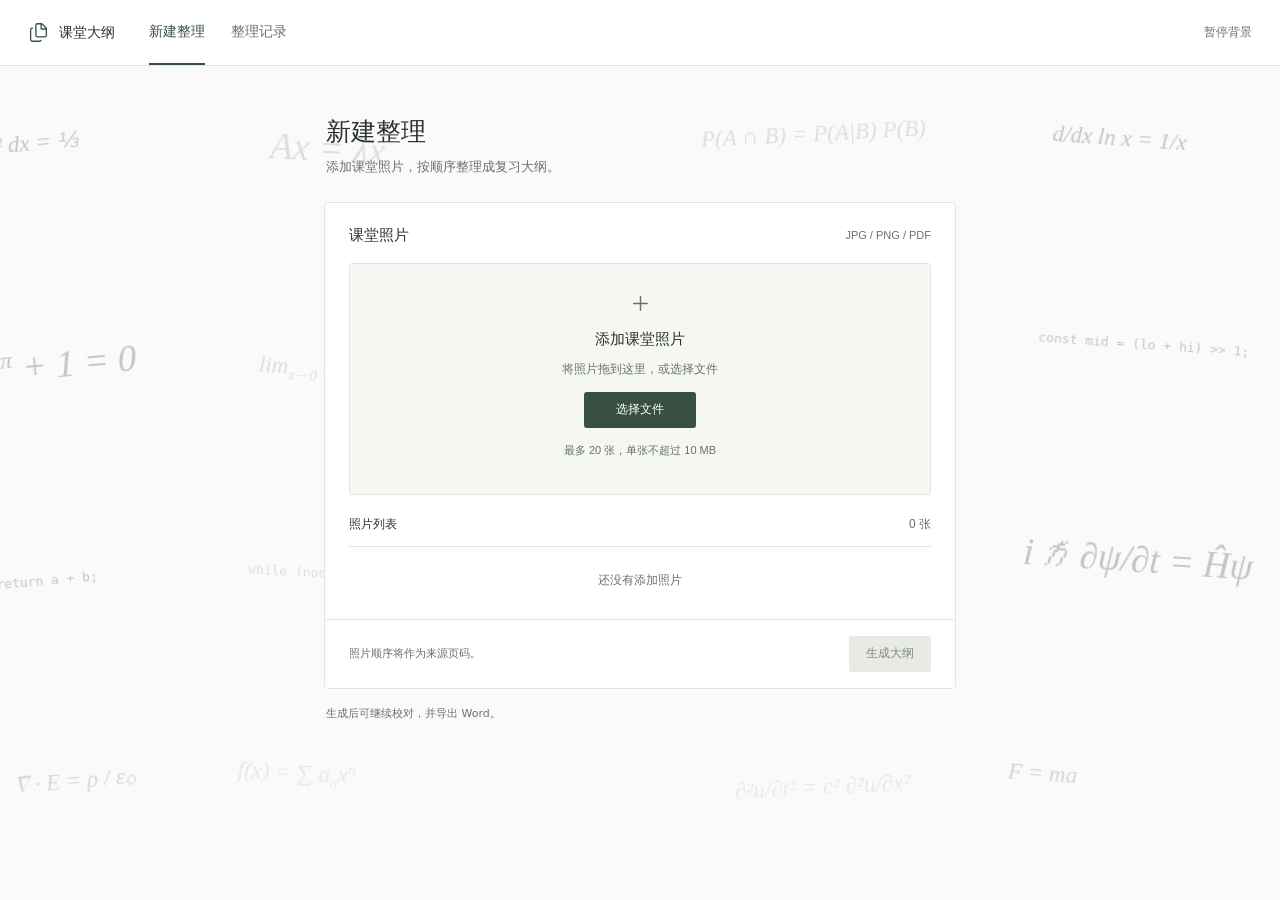
==== frontend-preview.html @ 80aae23e "feat: refine upload UI with a flowing knowledge background Apply the approved minimal gray-green lay" ====
<!doctype html>
<html lang="zh-CN" data-visualize-standalone>
<head>
<meta charset="utf-8">
<meta name="viewport" content="width=device-width, initial-scale=1">
<meta name="referrer" content="no-referrer">
<meta http-equiv="Content-Security-Policy" content="default-src 'none'; script-src 'unsafe-inline' 'unsafe-eval' 'wasm-unsafe-eval' blob: data: https://cdnjs.cloudflare.com https://cdn.jsdelivr.net https://esm.sh https://fonts.bunny.net https://fonts.googleapis.com https://fonts.gstatic.com https://unpkg.com; style-src 'unsafe-inline' blob: data: https://cdnjs.cloudflare.com https://cdn.jsdelivr.net https://esm.sh https://fonts.bunny.net https://fonts.googleapis.com https://fonts.gstatic.com https://unpkg.com; img-src blob: data: https://cdnjs.cloudflare.com https://cdn.jsdelivr.net https://esm.sh https://fonts.bunny.net https://fonts.googleapis.com https://fonts.gstatic.com https://unpkg.com; font-src blob: data: https://cdnjs.cloudflare.com https://cdn.jsdelivr.net https://esm.sh https://fonts.bunny.net https://fonts.googleapis.com https://fonts.gstatic.com https://unpkg.com; media-src blob: data: https://cdnjs.cloudflare.com https://cdn.jsdelivr.net https://esm.sh https://fonts.bunny.net https://fonts.googleapis.com https://fonts.gstatic.com https://unpkg.com; worker-src blob:; connect-src blob: data:; frame-src 'self'; object-src 'none'; base-uri 'none'; form-action 'none'">
<title>课堂大纲 · 前端预览</title>
<style>:root{color-scheme:light dark;background:light-dark(rgb(255 255 255), rgb(24 24 24))}html,body{margin:0}body{box-sizing:border-box;padding:0;background:inherit}iframe{display:block;width:100%;height:100vh;margin:0 auto;border:0}</style>

</head>
<body>
<iframe id="codex-visualization" sandbox="allow-scripts" referrerpolicy="no-referrer" title="课堂大纲 · 前端预览" data-srcdoc="&lt;!doctype html&gt;
&lt;html lang=&quot;zh-CN&quot; data-visualize-standalone&gt;
&lt;head&gt;
&lt;meta charset=&quot;utf-8&quot;&gt;
&lt;meta name=&quot;viewport&quot; content=&quot;width=device-width, initial-scale=1&quot;&gt;
&lt;meta name=&quot;referrer&quot; content=&quot;no-referrer&quot;&gt;
&lt;meta http-equiv=&quot;Content-Security-Policy&quot; content=&quot;default-src &#x27;none&#x27;; script-src &#x27;unsafe-inline&#x27; &#x27;unsafe-eval&#x27; &#x27;wasm-unsafe-eval&#x27; blob: data: https://cdnjs.cloudflare.com https://cdn.jsdelivr.net https://esm.sh https://fonts.bunny.net https://fonts.googleapis.com https://fonts.gstatic.com https://unpkg.com; style-src &#x27;unsafe-inline&#x27; blob: data: https://cdnjs.cloudflare.com https://cdn.jsdelivr.net https://esm.sh https://fonts.bunny.net https://fonts.googleapis.com https://fonts.gstatic.com https://unpkg.com; img-src blob: data: https://cdnjs.cloudflare.com https://cdn.jsdelivr.net https://esm.sh https://fonts.bunny.net https://fonts.googleapis.com https://fonts.gstatic.com https://unpkg.com; font-src blob: data: https://cdnjs.cloudflare.com https://cdn.jsdelivr.net https://esm.sh https://fonts.bunny.net https://fonts.googleapis.com https://fonts.gstatic.com https://unpkg.com; media-src blob: data: https://cdnjs.cloudflare.com https://cdn.jsdelivr.net https://esm.sh https://fonts.bunny.net https://fonts.googleapis.com https://fonts.gstatic.com https://unpkg.com; worker-src blob:; connect-src blob: data:; frame-src &#x27;none&#x27;; object-src &#x27;none&#x27;; base-uri &#x27;none&#x27;; form-action &#x27;none&#x27;&quot;&gt;
&lt;title&gt;课堂大纲 · 前端预览&lt;/title&gt;
&lt;style&gt;:root {
  color-scheme: light dark;
  background-color: var(
    --background,
    var(--color-background-primary, light-dark(rgb(255 255 255), rgb(24 24 24)))
  ) !important;

  /* Agent-facing contract; keep in sync with SKILL.md. */
  --background: var(
    --color-background-primary,
    light-dark(rgb(255 255 255), rgb(24 24 24))
  );
  --foreground: var(
    --color-text-primary,
    light-dark(rgb(26 28 31), rgb(255 255 255))
  );
  --card: color-mix(in oklab, var(--foreground) 5%, var(--background));
  --card-foreground: var(
    --color-text-primary,
    light-dark(rgb(26 28 31), rgb(255 255 255))
  );
  --popover: var(
    --color-background-secondary,
    light-dark(rgb(255 255 255), rgb(45 45 45))
  );
  --popover-foreground: var(
    --color-text-primary,
    light-dark(rgb(26 28 31), rgb(255 255 255))
  );
  --primary: var(
    --color-text-info,
    light-dark(rgb(51 156 255), rgb(131 195 255))
  );
  --primary-foreground: var(
    --color-text-inverse,
    light-dark(rgb(255 255 255), rgb(13 13 13))
  );
  --secondary: var(
    --color-background-secondary,
    light-dark(rgb(255 255 255 / 96%), rgb(54 54 54 / 96%))
  );
  --secondary-foreground: var(
    --color-text-primary,
    light-dark(rgb(26 28 31), rgb(255 255 255))
  );
  --muted: color-mix(in srgb, var(--foreground) 10%, transparent);
  --muted-foreground: var(
    --color-text-secondary,
    light-dark(rgb(26 28 31 / 49.4%), rgb(255 255 255 / 49.8%))
  );
  --accent: var(
    --color-background-info,
    light-dark(rgb(229 242 255), rgb(13 39 63))
  );
  --accent-foreground: var(
    --color-text-info,
    light-dark(rgb(51 156 255), rgb(131 195 255))
  );
  --destructive: var(
    --color-text-warning,
    light-dark(rgb(226 85 7), rgb(255 133 73))
  );
  --border: var(
    --color-border-secondary,
    light-dark(rgb(26 28 31 / 8%), rgb(255 255 255 / 8.2%))
  );
  --input: var(
    --color-border-primary,
    light-dark(
      rgb(26 28 31 / 11.8%),
      color-mix(in oklab, rgb(0 0 0) 10%, transparent)
    )
  );
  --ring: var(
    --color-ring-primary,
    light-dark(rgb(51 156 255), rgb(131 195 255 / 76%))
  );
  --font-size-base: var(--font-text-md-size, 16px);
  --blue: light-dark(rgb(51 156 255), rgb(51 156 255));
  --orange: light-dark(rgb(226 85 7), rgb(251 106 34));
  --green: light-dark(rgb(0 162 64), rgb(64 201 119));
  --red: light-dark(rgb(224 46 42), rgb(255 103 100));
  --purple: light-dark(rgb(146 79 247), rgb(173 123 249));
  --yellow: light-dark(rgb(255 195 0), rgb(255 210 64));
  --viz-series-1: var(--primary);
  --viz-series-2: light-dark(rgb(243 136 59), rgb(245 154 86));
  --viz-series-3: light-dark(rgb(93 201 119), rgb(116 213 139));
  --viz-series-4: light-dark(rgb(235 119 177), rgb(240 143 192));
  --viz-series-5: light-dark(rgb(155 121 236), rgb(170 145 239));
  --viz-series-6: light-dark(rgb(58 185 177), rgb(90 203 194));

  /* Internal implementation variables; not part of the agent contract. */
  --font-sans:
    -apple-system-body, ui-sans-serif, -apple-system, system-ui, &quot;Segoe UI&quot;,
    Helvetica, &quot;Apple Color Emoji&quot;, Arial, sans-serif, &quot;Segoe UI Emoji&quot;,
    &quot;Segoe UI Symbol&quot;;
  --font-mono:
    ui-monospace, SFMono-Regular, &quot;SF Mono&quot;, Menlo, Consolas, &quot;Liberation Mono&quot;,
    monospace;
  --font-size-normal: max(11px, var(--font-size-base));
  --font-size-tooltip: calc(var(--font-size-base) - 1px);
  --font-size-small: max(11px, calc(var(--font-size-base) - 2px));
  --font-size-h1: calc(var(--font-size-normal) * 1.7142857143);
  --font-size-h2: calc(var(--font-size-normal) * 1.4285714286);
  --font-size-h3: calc(var(--font-size-normal) * 1.2857142857);
  --font-weight-normal: 400;
  --font-weight-medium: 500;
  --icon-size: 16px;
  --line-height-normal: calc(var(--font-size-normal) * 1.5);
  --line-height-tooltip: calc(var(--font-size-tooltip) * 1.4285714286);
  --line-height-small: calc(var(--font-size-small) + 4px);
  --corner-shape: round;
  --radius: var(--border-radius-lg, 8px);
  --radius-sm: calc(var(--radius) * 0.5);
  --radius-md: calc(var(--radius) * 0.75);
  --radius-lg: var(--radius);
  --radius-2xl: calc(var(--radius) * 2);
  --radius-full: 9999px;
  --shadow-sm: 0 1px 2px -1px rgb(0 0 0 / 8%);
  --checkmark-image: url(&quot;data:image/svg+xml,%3Csvg xmlns=&#x27;http://www.w3.org/2000/svg&#x27; viewBox=&#x27;0 0 17 17&#x27;%3E%3Cpath d=&#x27;M12.8961 3.64101C13.1297 3.41418 13.4984 3.37523 13.7779 3.56581C14.0571 3.75635 14.1554 4.11331 14.0299 4.41347L13.9615 4.53847L7.71151 13.7045C7.59411 13.8767 7.4063 13.9877 7.19881 14.0072C6.99136 14.0267 6.78564 13.9533 6.63826 13.806L2.88826 10.056L2.79842 9.9457C2.6192 9.67407 2.64927 9.30496 2.88826 9.06581C3.12738 8.82669 3.49647 8.79676 3.76815 8.97597L3.8785 9.06581L7.03084 12.2182L12.8053 3.74941L12.8961 3.64101Z&#x27;/%3E%3C/svg%3E&quot;);

  /* Legacy aliases; not part of the current agent contract. */
  --viz-bg: transparent;
  --viz-panel: var(--card);
  --viz-border: var(--border);
  --viz-text: var(--foreground);
  --viz-muted: var(--muted-foreground);
  --viz-accent: var(--primary);
  --viz-accent-text: var(--primary-foreground);
  --viz-accent-bg: var(--accent);
  --viz-font-size: var(--font-size-base);
  --viz-warning: var(--destructive);
}

:root[data-theme=&quot;light&quot;] {
  color-scheme: light;
}

:root[data-theme=&quot;dark&quot;] {
  color-scheme: dark;
}

* {
  box-sizing: border-box;
}

html &gt; body {
  /* Preserve MCP aliases for older inline renderers without creating :root cycles. */
  --color-background-primary: var(
    --background,
    light-dark(rgb(255 255 255), rgb(24 24 24))
  );
  --color-text-primary: var(
    --foreground,
    light-dark(rgb(26 28 31), rgb(255 255 255))
  );
  --color-border-secondary: var(
    --border,
    light-dark(rgb(26 28 31 / 8%), rgb(255 255 255 / 8.2%))
  );

  margin: 0;
  padding: var(--visualize-paint-gutter, 0px);
  color: var(--foreground);
  background: transparent !important;
  font-family: var(--font-sans) !important;
  -webkit-font-smoothing: antialiased;
  font-size: var(--font-size-base);
  line-height: calc(var(--font-size-base) * 1.625);
  font-weight: var(--font-weight-normal);
}

.cursor-interaction {
  cursor: var(--cursor-interaction, pointer);
}

a {
  color: color-mix(in srgb, var(--viz-accent) 80%, var(--viz-text) 20%);
  cursor: var(--cursor-interaction, pointer);
  text-decoration: none;
  text-underline-offset: 2px;
  font-weight: inherit;
}

a:is(:hover, :focus-visible) {
  text-decoration-line: underline;
  text-decoration-style: dashed;
  text-decoration-thickness: 0.5px;
}

h1,
h2,
h3,
h4,
h5,
h6,
p {
  margin-block: 0;
}
p,
h1,
h2,
h3,
h4,
h5,
h6,
li,
.table {
  font-family: var(--font-sans);
}

h1 {
  font-size: calc(var(--font-size-base) * 1.5);
  line-height: 1.3333333333;
}

h2 {
  font-size: calc(var(--font-size-base) * 1.25);
  line-height: 1.4;
}
h3 {
  font-size: calc(var(--font-size-base) * 1.125);
  line-height: 1.5555555556;
}
h4 {
  font-size: var(--font-size-base);
  line-height: 1.5;
}
h5,
h6 {
  font-size: var(--font-size-base);
  line-height: calc(var(--font-size-base) * 1.625);
}

h1,
h2,
h3,
h4,
h5,
h6,
b,
strong,
th {
  font-weight: 600;
}

code:not(pre code) {
  display: inline;
  padding: 1px 6px;
  border-radius: var(--radius-sm);
  corner-shape: var(--corner-shape);
  background: var(--muted);
  font-family: var(--font-mono);
  font-size: 0.92em;
  overflow-wrap: anywhere;
  -webkit-box-decoration-break: clone;
  box-decoration-break: clone;
  word-break: break-word;
}
pre,
pre code {
  font-family: var(--font-mono);
  font-size: 12px;
  line-height: 20px;
}

.table-responsive {
  width: 100%;
  overflow-x: auto;
  scrollbar-width: thin;
}

.table {
  width: 100%;
  color: var(--foreground);
  font: inherit;
  text-align: start;
  border-collapse: separate;
  border-spacing: 0;
  font-size: calc(var(--font-size-base) * 0.875);
  line-height: calc(var(--font-size-base) * 1.625);
  font-family: var(--font-sans);
}

.table :is(th, td) {
  padding-block: 10px;
  padding-inline: 0 24px;
  overflow-wrap: anywhere;
  border-bottom: 1px solid var(--border);
  text-align: start;
  vertical-align: top;
  border-bottom-color: color-mix(in srgb, var(--foreground) 5%, transparent);
}
.table :is(th, td):not(:last-child) {
  padding-inline-end: calc(var(--font-size-base) * 1.5);
}

.table-responsive &gt; .table :is(th, td) {
  overflow-wrap: break-word;
}

.table :is(th, td):last-child {
  padding-inline-end: 0;
}

.table :is(caption, thead th) {
  font-weight: 600;
}

.table thead :is(th, td) {
  border-bottom-color: var(--border-strong, var(--input));
  padding-block: calc(var(--font-size-base) / 2);
  line-height: var(--font-size-base);
}

.table tbody tr:last-child :is(th, td) {
  border-bottom: 0;
}
.table tbody :is(th, td) {
  padding-block: calc(var(--font-size-base) * 0.625);
}

.table.table-sm :is(th, td) {
  padding-block: 8px;
}

.table.table-sm :is(th, td):not(:last-child) {
  padding-inline-end: 16px;
}

.table :is(.text-end, [align=&quot;right&quot;]) {
  text-align: end;
  font-variant-numeric: tabular-nums;
}

.table :is(.text-center, [align=&quot;center&quot;]) {
  text-align: center;
}

.table .text-nowrap {
  white-space: nowrap;
}

#widget {
  display: flex;
  flex-direction: column;
  gap: 12px;
  width: 100%;
  padding: 0;
  background: transparent !important;
}

.card {
  min-width: 0;
  padding: 12px;
  overflow: hidden;
  overflow-wrap: break-word;
  border-radius: var(--radius-2xl);
  corner-shape: var(--corner-shape);
  color: var(--card-foreground);
  background: var(--card);
}

.widget {
  min-width: 0;
  overflow: hidden;
  border: 0;
  border-radius: var(--radius-lg);
  corner-shape: var(--corner-shape);
  box-shadow: 0 0 0 0.5px var(--border-strong, var(--border));
  color: var(--foreground);
  background: var(--background);
}

#widget &gt; :not(.card, .widget, .progress) {
  width: 100% !important;
  max-width: none !important;
  margin: 0 !important;
  padding: 0 !important;
  border: 0 !important;
  border-radius: 0 !important;
  background: transparent !important;
  box-shadow: none !important;
}

.tooltip {
  position: fixed;
  z-index: 50;
  top: 0;
  left: 0;
  width: max-content;
  max-width: min(
    20rem,
    var(--tooltip-available-width, calc(100vw - 10px)),
    calc(100vw - 10px)
  );
  max-height: min(
    var(--tooltip-available-height, calc(100vh - 10px)),
    calc(100vh - 10px)
  );
  border: 1px solid var(--border);
  corner-shape: var(--corner-shape);
  overflow-wrap: break-word;
  white-space: normal;
  pointer-events: none;
  user-select: none;
  font-family: var(--font-sans);
  padding: 5px 12px;
  border-color: color-mix(
    in oklab,
    light-dark(var(--primary-foreground), var(--foreground)) 5%,
    transparent
  );
  border-radius: var(--radius-2xl);
  color: light-dark(var(--primary-foreground), var(--foreground));
  background: light-dark(var(--foreground), var(--popover));
  box-shadow: 0 8px 18px rgb(15 23 42 / 20%);
  letter-spacing: -0.15px;
  font-size: calc(var(--font-size-base) * 14 / 16);
  font-size: round(nearest, calc(var(--font-size-base) * 14 / 16), 1px);
  font-weight: 600;
  line-height: 18px;
  text-align: center;
}

.viz-grid {
  display: grid;
  grid-template-columns: repeat(auto-fit, minmax(max(180px, 24%), 1fr));
  gap: 10px;
}

.viz-stat {
  display: flex;
  flex-direction: column;
  gap: 2px;
}

.viz-stat-value {
  font-size: var(--font-size-h2);
  font-weight: var(--font-weight-medium);
  line-height: 1.25;
}

.viz-row {
  display: flex;
  flex-wrap: wrap;
  align-items: center;
  gap: 10px;
}

hr {
  width: 100%;
  height: 1px;
  margin-block: 6px;
  border: 0;
  background: var(--border);
}

.nav {
  display: flex;
  min-width: 0;
  align-items: center;
  gap: 4px;
}

.progress {
  display: flex;
  height: 8px;
  margin-block: calc((var(--line-height-normal, 1.5em) - 8px) / 2);
  overflow: hidden;
  border: 0;
  border-radius: var(--radius-full);
  background: var(--muted);
}

.progress-bar:only-child {
  border-radius: var(--radius-full);
}

.progress-bar {
  height: 100%;
  flex-shrink: 0;
  border: 0;
  background: var(--viz-series-1);
}

.viz-badge {
  display: inline-flex;
  align-items: center;
  padding: 4px 8px;
  border-radius: var(--radius-sm);
  color: color-mix(in srgb, var(--foreground) 40%, var(--muted-foreground));
  background: color-mix(in srgb, var(--foreground) 5%, transparent);
  font-family: var(--font-sans);
  font-size: calc(var(--font-size-base) * 14 / 16);
  font-size: round(nearest, calc(var(--font-size-base) * 14 / 16), 1px);
  font-weight: var(--font-weight-normal);
  line-height: 1;
}

small,
.text-small {
  font-size: var(--font-size-small);
  line-height: var(--line-height-small);
}

.text-muted {
  color: var(--muted-foreground);
}

.tabular-nums {
  font-variant-numeric: tabular-nums;
}

.sr-only {
  position: absolute;
  width: 1px;
  height: 1px;
  padding: 0;
  overflow: hidden;
  clip: rect(0, 0, 0, 0);
  white-space: nowrap;
  border: 0;
}

.viz-controls {
  display: flex;
  flex-wrap: wrap;
  align-items: center;
  gap: 8px;
}

.viz-controls &gt; .form-label {
  display: grid;
  min-width: min(100%, 260px);
  flex: 1 1 280px;
  grid-template-columns: minmax(0, 1fr) auto;
  align-items: baseline;
  gap: 2px 12px;
  margin-bottom: 0;
}

.viz-controls &gt; .form-label &gt; :is(.form-control, .form-range, .form-select) {
  grid-column: 1 / -1;
}

.btn,
.nav-link,
.form-check-input,
.form-control,
.form-range,
.form-select {
  font: inherit;
}

/* Match inline alignment without overriding a containing flex or grid layout. */
.btn,
.nav-link,
.form-control,
.form-select,
.form-range,
.form-check {
  vertical-align: middle;
}

.btn,
.nav-link {
  appearance: button;
  display: inline-flex;
  inline-size: fit-content;
  max-inline-size: 100%;
  align-items: center;
  justify-content: center;
  gap: 4px;
  margin: 0;
  padding: 0 8px;
  -webkit-app-region: no-drag;
  border: 1px solid var(--input);
  corner-shape: var(--corner-shape);
  cursor: var(--cursor-interaction, pointer);
  text-align: center;
  text-decoration: none;
  white-space: nowrap;
  user-select: none;
  -webkit-font-smoothing: inherit;
  font-family: var(--font-sans);
  height: fit-content;
  min-height: calc(12px + 2 * var(--control-spacing, 12px));
  padding-inline: var(--control-spacing, 12px);
  border-color: transparent;
  border-radius: var(--radius-full);
  color: var(--foreground);
  background: color-mix(in srgb, var(--foreground) 5%, transparent);
  font-size: calc(var(--font-size-base) * 14 / 16);
  font-size: round(nearest, calc(var(--font-size-base) * 14 / 16), 1px);
  font-weight: var(--font-weight-normal);
  line-height: 18px;
}

.btn {
  border-color: var(--border);
  color: var(--secondary-foreground);
  background: var(--secondary);
}

.btn:is(.btn-block, .viz-tile) {
  inline-size: 100%;
}

.btn.viz-tile {
  min-width: 0;
  overflow-wrap: anywhere;
  white-space: normal;
}

a.btn {
  cursor: var(--cursor-interaction, pointer);
  text-decoration: none;
}

.btn:not(:disabled):hover {
  background: light-dark(
    color-mix(in srgb, var(--foreground) 5.5%, transparent),
    color-mix(in srgb, var(--foreground) 8%, transparent)
  );
}

.nav-link:not(:disabled):not([aria-disabled=&quot;true&quot;]):hover {
  background: color-mix(in srgb, var(--foreground) 10%, transparent);
}

.btn-primary {
  border-color: var(--border);
  color: var(--primary-foreground);
  background: var(--foreground);
  background-clip: border-box;
}

.btn-primary .text-muted {
  color: color-mix(in srgb, var(--primary-foreground) 50%, transparent);
}

.btn-primary:not(:disabled):hover {
  background: color-mix(in srgb, var(--foreground) 80%, transparent);
  background-clip: border-box;
}

.btn-ghost {
  border-color: transparent;
  color: var(--muted-foreground);
  background: transparent;
}

.btn-ghost:not(:disabled):hover {
  color: var(--muted-foreground);
  background: light-dark(
    color-mix(in srgb, var(--foreground) 5.5%, transparent),
    color-mix(in srgb, var(--foreground) 8%, transparent)
  );
}

.nav-pills .nav-link {
  min-width: 0;
  border-color: transparent;
  color: var(--muted-foreground);
  background: transparent;
}

.nav-justified .nav-link {
  flex: 1 1 0;
  overflow-wrap: anywhere;
  white-space: normal;
}

.nav-pills .nav-link.active {
  color: var(--foreground);
  background: var(--muted);
}

/* Shared preview chrome; product styles stay inside each variant. */
.viz-dotted-background {
  background-image: radial-gradient(
    circle,
    color-mix(in srgb, var(--foreground) 14%, transparent) 0.8px,
    transparent 0.8px
  );
  background-position: center;
  background-size: 16px 16px;
}

.viz-carousel {
  position: relative;
  min-width: 0;
}

.viz-carousel:has(&gt; .viz-carousel-controls) {
  min-height: calc(60px + var(--viz-carousel-picker-height, 0px));
  padding-bottom: 60px;
}

.viz-carousel &gt; [data-variant][hidden] {
  display: none !important;
}

.viz-carousel &gt; [data-variant] {
  isolation: isolate;
}

.viz-carousel-controls {
  --viz-carousel-hover: light-dark(
    color-mix(in srgb, var(--foreground) 5.4%, transparent),
    color-mix(in srgb, var(--foreground) 7.8%, transparent)
  );
  position: absolute;
  z-index: 2;
  bottom: 8px;
  left: 50%;
  display: flex;
  width: max-content;
  /* Leave room for the host&#x27;s design-controls launcher at the trailing edge. */
  max-width: calc(100% - 96px);
  align-items: center;
  gap: 0;
  padding: 0;
  border: 1px solid var(--border);
  border-radius: 16px;
  color: var(--foreground);
  background: var(--background);
  font-family: var(--font-sans);
  /* Match the settings dropdown chrome independently of the content font size. */
  font-size: 13px;
  font-weight: var(--font-weight-normal);
  line-height: 18px;
  transform: translateX(-50%);
  user-select: none;
}

/* Keep authored mockup button styles out of the shared carousel chrome. */
.viz-carousel-controls button,
.viz-carousel-picker &gt; summary {
  display: flex !important;
  height: auto !important;
  min-height: 30px;
  align-items: center !important;
  justify-content: center !important;
  gap: 4px;
  padding: 0 6px !important;
  -webkit-app-region: no-drag;
  border: 0 !important;
  border-radius: 14px !important;
  color: inherit !important;
  background: transparent !important;
  font: inherit !important;
  -webkit-tap-highlight-color: transparent;
}

.viz-carousel-controls &gt; button,
.viz-carousel-picker &gt; summary {
  position: relative;
  isolation: isolate;
}

.viz-carousel-controls &gt; button {
  --icon-size: 16px;
  width: 30px !important;
  padding: 0 !important;
}

.viz-carousel-picker &gt; summary {
  padding-inline: 12px !important;
}

.viz-carousel-controls .viz-carousel-caret {
  width: 14px;
  height: 14px;
  flex: none;
  margin: 0;
  color: inherit;
  transform: rotate(180deg);
}

.viz-carousel-controls &gt; button &gt; svg,
.viz-carousel-controls .viz-carousel-caret,
.viz-carousel-count {
  opacity: 0.5;
}

.viz-carousel-controls &gt; button::before,
.viz-carousel-picker &gt; summary::before {
  position: absolute;
  z-index: -1;
  inset: 3px;
  border-radius: 12px;
  content: &quot;&quot;;
  pointer-events: none;
}

.viz-carousel-controls &gt; button:hover::before,
.viz-carousel-picker &gt; summary:hover::before {
  background: var(--viz-carousel-hover);
}

.viz-carousel-controls &gt; button,
.viz-carousel-controls [data-lucide],
.viz-carousel-controls .lucide {
  flex-shrink: 0;
}

.viz-carousel-picker {
  min-width: 0;
}

.viz-carousel-picker &gt; summary {
  min-width: 0;
  list-style: none;
}

.viz-carousel-picker &gt; summary::-webkit-details-marker {
  display: none;
}

.viz-carousel-count {
  flex-shrink: 0;
  white-space: nowrap;
}

.viz-carousel-name {
  min-width: 0;
  overflow: hidden;
  text-overflow: ellipsis;
  white-space: nowrap;
}

.viz-carousel-options {
  position: absolute;
  right: 0;
  bottom: calc(100% + 4px);
  left: 0;
  display: flex;
  max-height: 240px;
  flex-direction: column;
  gap: 2px;
  overflow: auto;
  padding: 4px;
  border: 1px solid var(--border);
  border-radius: var(--radius-lg);
  background: var(--background);
  box-shadow: 0 4px 12px light-dark(rgb(0 0 0 / 6%), rgb(0 0 0 / 25%));
}

.viz-carousel-options &gt; button {
  border-radius: max(0px, calc(var(--radius-lg) - 5px)) !important;
  width: 100% !important;
  min-height: 28px;
  justify-content: flex-start !important;
  padding: 4px 8px !important;
  font-size: var(--font-size-small) !important;
  text-align: start;
  white-space: normal;
  overflow-wrap: anywhere;
}

.viz-carousel-options &gt; [aria-current=&quot;true&quot;],
.viz-carousel-options &gt; button:hover {
  background: var(--viz-carousel-hover) !important;
}

.btn:disabled,
.nav-link:disabled,
.nav-link[aria-disabled=&quot;true&quot;] {
  cursor: not-allowed;
  opacity: 0.4;
}

[data-lucide] {
  stroke-width: 1.6;
}

.form-label {
  display: block;
  margin-bottom: 6px;
  color: var(--foreground);
}

.form-control {
  display: block;
  width: 100%;
  padding: 0 8px;
  outline: none;
  border: 1px solid var(--input);
  corner-shape: var(--corner-shape);
  color: var(--foreground);
  font-family: var(--font-sans);
  height: calc(12px + 2 * var(--control-spacing, 12px));
  min-height: calc(12px + 2 * var(--control-spacing, 12px));
  padding-inline: calc(4px + var(--control-spacing, 12px) / 2);
  border-color: var(--input);
  border-radius: var(--radius-md);
  background: color-mix(in srgb, var(--popover) 96%, transparent);
  font-size: calc(var(--font-size-base) * 14 / 16);
  font-size: round(nearest, calc(var(--font-size-base) * 14 / 16), 1px);
  font-weight: var(--font-weight-normal);
  line-height: 1.4285714286;
}
.form-control:is(
  [type=&quot;file&quot;],
  [type=&quot;date&quot;],
  [type=&quot;datetime-local&quot;],
  [type=&quot;month&quot;],
  [type=&quot;week&quot;],
  [type=&quot;color&quot;]
) {
  height: calc(12px + 2 * var(--control-spacing, 12px));
  min-height: calc(12px + 2 * var(--control-spacing, 12px));
  line-height: 18px;
}
.form-control:is(
  [type=&quot;date&quot;],
  [type=&quot;datetime-local&quot;],
  [type=&quot;month&quot;],
  [type=&quot;week&quot;]
) {
  padding-inline: var(--control-spacing, 12px);
}

.form-control::placeholder {
  color: var(--muted-foreground);
}

.form-control[type=&quot;file&quot;] {
  overflow: hidden;
  cursor: var(--cursor-interaction, pointer);
  padding: 0;
}

.form-control[type=&quot;file&quot;]::file-selector-button {
  padding: 0 8px;
  border: 0;
  border-right: 1px solid var(--input);
  color: var(--secondary-foreground);
  background: var(--secondary);
  cursor: inherit;
  font: inherit;
  min-height: calc(10px + 2 * var(--control-spacing, 12px));
  padding-inline: var(--control-spacing, 12px);
  margin-inline-end: var(--control-spacing, 12px);
}

.form-control[type=&quot;file&quot;]:not(:disabled):hover::file-selector-button {
  background: color-mix(in srgb, var(--foreground) 6%, var(--secondary));
}

.form-control-color[type=&quot;color&quot;] {
  width: 40px;
  height: calc(12px + 2 * var(--control-spacing, 12px));
  padding: 3px;
  cursor: var(--cursor-interaction, pointer);
}

.form-control-color[type=&quot;color&quot;]::-webkit-color-swatch-wrapper {
  padding: 0;
}

.form-control-color[type=&quot;color&quot;]::-webkit-color-swatch {
  border: 0;
  border-radius: calc(var(--radius-lg) - 4px);
  corner-shape: var(--corner-shape);
}

textarea.form-control {
  height: auto;
  resize: vertical;
  min-height: 96px;
  padding: 8px 10px;
}

.form-control:focus-visible {
  border-color: var(--ring);
  box-shadow: none;
}
.form-control:disabled {
  color: var(--muted-foreground);
  background: color-mix(in srgb, var(--foreground) 5%, transparent);
  opacity: 1;
}
.form-control[aria-invalid=&quot;true&quot;] {
  border-color: var(--red);
  box-shadow: 0 0 0 2px color-mix(in srgb, var(--red) 20%, transparent);
}

.form-control:disabled,
.form-select:disabled {
  cursor: not-allowed;
}

.form-select {
  appearance: none;
  display: block;
  width: 100%;
  height: fit-content;
  min-height: calc(12px + 2 * var(--control-spacing, 12px));
  margin: 0;
  /* The secondary icon role is 14px at compact density and 16px at web density. */
  --icon-size: calc(10px + var(--control-spacing, 12px) / 2);
  /* Settings dropdowns retain a 12px inset and a 4px text-to-chevron gap. */
  padding: 0 calc(16px + var(--icon-size)) 0 12px;
  outline: none;
  border: 1px solid var(--border);
  border-radius: var(--radius-full);
  corner-shape: var(--corner-shape);
  color: var(--foreground);
  background-color: var(--secondary);
  background-image:
    linear-gradient(
      45deg,
      transparent calc(50% - 0.6px),
      var(--muted-foreground) calc(50% - 0.6px) calc(50% + 0.6px),
      transparent calc(50% + 0.6px)
    ),
    linear-gradient(
      135deg,
      transparent calc(50% - 0.6px),
      var(--muted-foreground) calc(50% - 0.6px) calc(50% + 0.6px),
      transparent calc(50% + 0.6px)
    );
  background-position:
    calc(100% - 12px - var(--icon-size) / 2) 50%,
    calc(100% - 12px - var(--icon-size) * 0.18) 50%;
  background-repeat: no-repeat;
  background-size: calc(var(--icon-size) * 0.32) calc(var(--icon-size) * 0.32);
  cursor: var(--cursor-interaction, default);
  font-size: calc(var(--font-size-base) * 14 / 16);
  font-size: round(nearest, calc(var(--font-size-base) * 14 / 16), 1px);
  font-weight: var(--font-weight-normal);
  line-height: 18px;
}

.form-select option {
  color: var(--popover-foreground);
  background-color: var(--popover);
}

.form-select:not(:disabled):hover {
  background-color: light-dark(
    color-mix(in srgb, var(--foreground) 5.5%, transparent),
    color-mix(in srgb, var(--foreground) 8%, transparent)
  );
}

.form-select:focus-visible {
  box-shadow: 0 0 0 2px var(--ring);
}
.form-select:disabled {
  opacity: 0.4;
}

.form-check {
  display: flex;
  min-height: calc(12px + 2 * var(--control-spacing, 12px));
  align-items: center;
  gap: 6px;
}

.form-check-input {
  appearance: none;
  width: 14px;
  height: 14px;
  flex: 0 0 auto;
  margin: 0;
  border: 1px solid var(--input);
  color: var(--primary-foreground);
  background-color: transparent;
  cursor: var(--cursor-interaction, default);
  transition:
    background-color 150ms,
    border-color 150ms,
    box-shadow 150ms;
}

.form-check:not(.form-switch) .form-check-input[type=&quot;checkbox&quot;] {
  corner-shape: round;
  box-shadow: var(--shadow-sm);
  position: relative;
  width: calc(10px + var(--control-spacing, 12px) / 2);
  height: calc(10px + var(--control-spacing, 12px) / 2);
  border-color: var(--border-strong, var(--input));
  border-radius: calc(var(--radius-sm) / 2);
  background-color: transparent;
  color: var(--foreground);
}

.form-check:not(.form-switch)
  .form-check-input:not(:disabled):not(:checked):hover {
  background-color: var(--card);
}

.form-check:not(.form-switch)
  .form-check-input[type=&quot;checkbox&quot;]:is(:checked, :indeterminate) {
  border-color: var(--border-strong, var(--input));
  background-color: color-mix(in srgb, var(--popover) 96%, transparent);
}

.form-check:not(.form-switch)
  .form-check-input[type=&quot;checkbox&quot;]:checked::before {
  display: block;
  width: 100%;
  height: 100%;
  background: var(--primary-foreground);
  content: &quot;&quot;;
  mask: var(--checkmark-image) center / 12px 12px no-repeat;
  background-color: var(--foreground);
}
.form-check:not(.form-switch)
  .form-check-input[type=&quot;checkbox&quot;]:indeterminate::before {
  position: absolute;
  inset: 0;
  display: block;
  width: 65%;
  height: 6.65%;
  margin: auto;
  border-radius: var(--radius-full);
  background: var(--foreground);
  mask: none;
  content: &quot;&quot;;
}

.form-check-input[type=&quot;radio&quot;] {
  border-radius: var(--radius-full);
  width: 16px;
  height: 16px;
  border: 0;
  box-shadow: inset 0 0 0 1px var(--input);
}

.form-check-input[type=&quot;radio&quot;]:checked {
  border: 0;
  background: radial-gradient(
    circle,
    var(--primary-foreground) 0 3px,
    var(--foreground) 3px
  );
  box-shadow: none;
}

.form-check:not(.form-switch) .form-check-input:focus-visible {
  outline: 2px solid var(--ring);
  outline-offset: 2px;
}
.form-check:not(.form-switch) .form-check-input[type=&quot;checkbox&quot;]:focus-visible {
  border-color: var(--ring);
  outline: none;
  box-shadow: 0 0 0 2px var(--ring);
}

.form-check:not(.form-switch) .form-check-input:disabled {
  cursor: not-allowed;
  pointer-events: none;
}

.form-check:not(.form-switch) .form-check-input:disabled + .form-check-label {
  cursor: not-allowed;
}
.form-check:not(.form-switch) .form-check-input[type=&quot;radio&quot;]:disabled,
.form-check:not(.form-switch)
  .form-check-input[type=&quot;radio&quot;]:disabled
  + .form-check-label {
  opacity: 0.5;
}

.form-switch .form-check-input:disabled,
.form-switch .form-check-input:disabled + .form-check-label {
  cursor: not-allowed;
  opacity: 0.6;
}

.form-check-label {
  color: var(--foreground);
  cursor: var(--cursor-interaction, default);
}

.form-switch .form-check-input {
  position: relative;
  width: 32px;
  height: 20px;
  border: 0;
  border-radius: var(--radius-full);
  background: var(--muted);
  box-shadow: none;
  transition: background-color 200ms cubic-bezier(0, 0, 0.2, 1);
}

.form-switch .form-check-input::before {
  position: absolute;
  top: 50%;
  left: 0;
  width: 16px;
  height: 16px;
  box-sizing: border-box;
  border: 1px solid light-dark(var(--primary-foreground), var(--foreground));
  border-radius: var(--radius-full);
  box-shadow: var(--shadow-sm);
  content: &quot;&quot;;
  transform: translate(2px, -50%);
  transition: transform 200ms cubic-bezier(0, 0, 0.2, 1);
  border-color: #fff;
  background: #fff;
}

.form-switch .form-check-input:checked {
  background: var(--blue);
}

.form-switch .form-check-input:checked::before {
  transform: translate(14px, -50%);
}

.form-switch .form-check-input:focus-visible {
  box-shadow: 0 0 0 2px var(--ring);
  outline: none;
}

.form-range {
  appearance: none;
  display: block;
  width: 100%;
  flex: 1;
  margin: 0;
  padding: 0;
  border: 0;
  accent-color: var(--primary);
  height: calc(12px + 2 * var(--control-spacing, 12px));
  min-height: calc(12px + 2 * var(--control-spacing, 12px));
  outline: none;
  border-radius: var(--radius-full);
  color: var(--foreground);
  background: transparent;
}

.form-range::-webkit-slider-runnable-track {
  background: var(--form-range-track, var(--border));
  height: 2px;
  border-radius: var(--radius-full);
}

.form-range::-webkit-slider-thumb {
  appearance: none;
  width: 20px;
  height: 20px;
  border: 1px solid var(--border);
  border-radius: var(--radius-full);
  margin-top: -9px;
  border-color: transparent;
  background: currentColor;
  box-shadow: var(--shadow-sm);
}

/* Outline the native track and thumb, preserving the larger input hit area. */
.form-range:focus-visible::-webkit-slider-runnable-track {
  outline: 2px auto Highlight;
  outline-color: -webkit-focus-ring-color;
}

.form-range::-moz-range-track {
  background: var(--form-range-track, var(--border));
  height: 2px;
  border-radius: var(--radius-full);
}

.form-range::-moz-range-thumb {
  width: 20px;
  height: 20px;
  border: 1px solid var(--border);
  border-radius: var(--radius-full);
  border-color: transparent;
  background: currentColor;
  box-shadow: var(--shadow-sm);
}

.form-range:focus-visible::-moz-range-thumb {
  outline: 2px solid Highlight;
  outline-offset: 2px;
}

.form-range:disabled {
  opacity: 1;
  cursor: default;
}

.btn:not(.btn-primary, .viz-tile):is(
  [aria-pressed=&quot;true&quot;],
  [aria-selected=&quot;true&quot;],
  .is-selected
) {
  border-color: transparent;
  color: var(--primary-foreground);
  background: var(--blue);
}

.btn.viz-tile:is([aria-pressed=&quot;true&quot;], [aria-selected=&quot;true&quot;], .is-selected) {
  border-color: var(--primary);
  box-shadow: inset 0 0 0 1px var(--primary);
}

.btn:focus-visible,
.nav-link:focus-visible {
  outline-offset: 2px;
  outline: none;
  box-shadow: 0 0 0 2px var(--ring);
}

.viz-carousel-controls :is(button, summary):focus-visible {
  outline: 2px solid var(--ring) !important;
  outline-offset: 2px !important;
}

/* Web recipes are the default, including on renderers without inline style queries. */
@supports (border-radius: if(style(--corner-shape: round): 1px; else: 2px)) {
  /* Match the host&#x27;s proportional text-sm scale at every text preference. */
  .tooltip,
  .viz-badge,
  .btn,
  .nav-link,
  .form-control,
  .form-select {
    font-size: if(
      style(--corner-shape: round): round(
          nearest,
          calc(var(--font-size-base) * 14 / 16),
          1px
        );
        else: round(nearest, calc(var(--font-size-base) * 13 / 14), 1px)
    );
  }

  .btn,
  .nav-link,
  .form-select {
    border-radius: if(
      style(--corner-shape: round): var(--radius-full); else: var(--radius-lg)
    );
  }

  .form-check:not(.form-switch) .form-check-input[type=&quot;checkbox&quot;] {
    border-radius: if(
      style(--corner-shape: round): calc(var(--radius-sm) / 2);
        else: calc(var(--radius-lg) * 0.4)
    );
  }

  .tooltip {
    font-weight: if(
      style(--corner-shape: round): 600; else: var(--font-weight-normal)
    );
  }
}

@media (pointer: coarse) {
  .viz-carousel:has(&gt; .viz-carousel-controls) {
    min-height: calc(76px + var(--viz-carousel-picker-height, 0px));
    padding-bottom: 76px;
  }

  .btn,
  .nav-link,
  .viz-carousel-controls button,
  .viz-carousel-picker &gt; summary,
  .form-control,
  .form-select {
    min-width: 44px;
    min-height: 44px;
  }

  /* Keep small-screen WebKit from zooming when a text field receives focus. */
  .form-control,
  .form-select {
    font-size: max(16px, calc(var(--font-size-base) * 14 / 16));
    font-size: max(
      16px,
      round(nearest, calc(var(--font-size-base) * 14 / 16), 1px)
    );
  }
  .form-control:is(
    [type=&quot;file&quot;],
    [type=&quot;date&quot;],
    [type=&quot;datetime-local&quot;],
    [type=&quot;month&quot;],
    [type=&quot;week&quot;],
    [type=&quot;time&quot;],
    [type=&quot;color&quot;]
  ) {
    height: 44px;
    min-height: 44px;
    font-size: max(16px, calc(var(--font-size-base) * 14 / 16));
    font-size: max(
      16px,
      round(nearest, calc(var(--font-size-base) * 14 / 16), 1px)
    );
  }

  .form-control[type=&quot;file&quot;]::file-selector-button {
    min-width: 44px;
    min-height: 44px;
  }

  .form-control-color[type=&quot;color&quot;] {
    width: 44px;
    height: 44px;
  }

  .form-control:is(
    [type=&quot;date&quot;],
    [type=&quot;datetime-local&quot;],
    [type=&quot;month&quot;],
    [type=&quot;time&quot;],
    [type=&quot;week&quot;]
  ) {
    min-width: 0;
    max-width: 100%;
    padding-block: 8px;
  }

  .form-check {
    min-height: 44px;
    padding-inline: 15px;
  }

  .form-check-input {
    position: relative;
  }

  .form-check-input::after {
    position: absolute;
    top: 50%;
    left: 50%;
    width: 44px;
    height: 44px;
    content: &quot;&quot;;
    transform: translate(-50%, -50%);
  }

  .form-check-label {
    display: inline-flex;
    min-width: 44px;
    min-height: 44px;
    align-items: center;
  }

  .form-range {
    height: 44px;
    touch-action: pan-y;
  }
}

svg {
  display: block;
  max-width: 100%;
  height: auto;
}

#widget &gt; svg {
  width: 100%;
}

/* Model-authored chart rules can otherwise stretch icons after these styles load. */
svg.lucide {
  display: block;
  width: var(--icon-size) !important;
  height: var(--icon-size) !important;
  flex: none;
  margin: 0 !important;
  stroke-width: 1.6;
}

.text-warning,
.text-destructive {
  color: var(--destructive);
}

html&gt;body{padding:0}&lt;/style&gt;
&lt;/head&gt;
&lt;body&gt;
&lt;script type=&quot;application/json&quot; id=&quot;codex-visualization-widget-state&quot;&gt;__CODEX_VISUALIZATION_WIDGET_STATE__&lt;/script&gt;
&lt;script&gt;(() =&gt; {
  const root = document.documentElement;
  const mediaQuery = globalThis.matchMedia(&quot;(prefers-color-scheme: dark)&quot;);
  const apply = Reflect.apply;
  const isArray = Array.isArray;
  const hasOwn = Object.hasOwn;
  const parentWindow = globalThis.parent;
  const stringify = JSON.stringify;
  const parse = JSON.parse;
  const encode = TextEncoder.prototype.encode.bind(new TextEncoder());
  const initialStateElement = document.getElementById(
    &quot;codex-visualization-widget-state&quot;,
  );
  const initialGlobals = parse(initialStateElement?.textContent ?? &quot;{}&quot;);
  initialStateElement?.remove();
  /** @type {Record&lt;string, unknown&gt; | null} */
  let state = initialGlobals.widgetState ?? null;
  const statePersistence = initialGlobals.statePersistence ?? &quot;none&quot;;
  let nextStateRequestId = 0;
  /** @type {Map&lt;number, { resolve: () =&gt; void; reject: (error: Error) =&gt; void; timeout: ReturnType&lt;typeof globalThis.setTimeout&gt;; serializedState: string }&gt;} */
  const pendingStateWrites = new Map();
  const persistenceError = () =&gt;
    Object.assign(
      new Error(&quot;The host could not persist the widget state update&quot;),
      {
        code: -32000,
        data: { code: &quot;widget_state_persistence_failed&quot;, retryable: false },
      },
    );
  /**
   * @param {object} prototype
   * @param {string} property
   */
  const getPrototypeGetter = (prototype, property) =&gt; {
    // oxlint-disable-next-line typescript/unbound-method -- invoked through captured Reflect.apply
    const getter = Object.getOwnPropertyDescriptor(prototype, property)?.get;
    if (getter == null) {
      throw new Error(`Missing ${property} getter`);
    }
    return getter;
  };
  const getMessageData = getPrototypeGetter(MessageEvent.prototype, &quot;data&quot;);
  const getMessagePorts = getPrototypeGetter(MessageEvent.prototype, &quot;ports&quot;);
  const getMessageSource = getPrototypeGetter(MessageEvent.prototype, &quot;source&quot;);
  // oxlint-disable-next-line typescript/unbound-method -- captured before the untrusted fragment runs
  const addHostMessageListener = MessagePort.prototype.addEventListener;
  // oxlint-disable-next-line typescript/unbound-method -- captured before the untrusted fragment runs
  const postHostMessage = MessagePort.prototype.postMessage;
  // oxlint-disable-next-line typescript/unbound-method -- captured before the untrusted fragment runs
  const startHostPort = MessagePort.prototype.start;
  // oxlint-disable-next-line typescript/unbound-method -- captured before the untrusted fragment runs
  const stopMessagePropagation = Event.prototype.stopImmediatePropagation;
  /** @type {MessagePort | null} */
  let hostPort = null;
  const postToHost = (type, payload) =&gt; {
    if (hostPort != null) {
      apply(postHostMessage, hostPort, [{ type, ...payload }]);
    }
  };
  const openExternal = ({ href }) =&gt; {
    if (globalThis.navigator.userActivation?.isActive === true) {
      postToHost(&quot;open-external&quot;, { href });
    }
  };
  const sendFollowUpMessage = ({ context, prompt, title }) =&gt; {
    if (globalThis.navigator.userActivation?.isActive === true) {
      postToHost(&quot;follow-up&quot;, { context, prompt, title });
    }
    return Promise.resolve();
  };
  /**
   * @param {Record&lt;string, unknown&gt; | ((previous: Record&lt;string, unknown&gt; | null) =&gt; Record&lt;string, unknown&gt;)} next
   * @returns {Promise&lt;void&gt;}
   */
  const setWidgetState = async (next) =&gt; {
    const nextState = typeof next === &quot;function&quot; ? next(state) : next;
    if (
      nextState == null ||
      typeof nextState !== &quot;object&quot; ||
      isArray(nextState)
    ) {
      throw new TypeError(&quot;Widget state must be a JSON object&quot;);
    }
    const inputState = stringify(
      nextState,
      (_key, /** @type {unknown} */ value) =&gt; {
        if (
          typeof value === &quot;undefined&quot; ||
          typeof value === &quot;function&quot; ||
          typeof value === &quot;symbol&quot; ||
          (typeof value === &quot;number&quot; &amp;&amp; !Number.isFinite(value))
        ) {
          throw new TypeError(&quot;Widget state must be a JSON object&quot;);
        }
        return value;
      },
    );
    const parsedState = parse(inputState);
    if (
      parsedState == null ||
      typeof parsedState !== &quot;object&quot; ||
      isArray(parsedState)
    ) {
      throw new TypeError(&quot;Widget state must be a JSON object&quot;);
    }
    const storedState = {
      modelContent: null,
      privateContent: null,
      ...parsedState,
    };
    const serializedState = stringify(storedState);
    if (encode(serializedState).length &gt; 16 * 1024) {
      throw new TypeError(
        &quot;Widget state must be a JSON object of at most 16 KiB&quot;,
      );
    }
    if (
      hasOwn(storedState, &quot;imageIds&quot;) &amp;&amp;
      (!isArray(storedState.imageIds) ||
        storedState.imageIds.some(
          (/** @type {unknown} */ id) =&gt; typeof id !== &quot;string&quot;,
        ))
    ) {
      throw new TypeError(&quot;Widget state imageIds must be an array of strings&quot;);
    }
    if (storedState.imageIds?.length &gt; 0) {
      throw Object.assign(
        new TypeError(&quot;Visualization state does not support image attachments&quot;),
        { code: -32602, data: { code: &quot;images_unsupported&quot; } },
      );
    }
    state = storedState;
    globalThis.openai.widgetState = state;
    globalThis.dispatchEvent(
      new CustomEvent(&quot;openai:set_globals&quot;, {
        detail: { globals: { widgetState: state } },
      }),
    );
    if (statePersistence === &quot;none&quot;) {
      throw persistenceError();
    }
    const id = ++nextStateRequestId;
    return new Promise((resolve, reject) =&gt; {
      const timeout = globalThis.setTimeout(() =&gt; {
        pendingStateWrites.delete(id);
        reject(persistenceError());
      }, 30_000);
      pendingStateWrites.set(id, { resolve, reject, timeout, serializedState });
      postToHost(&quot;widget-state-write&quot;, { id, state: serializedState });
    });
  };
  const syncTheme = () =&gt; {
    const theme = mediaQuery.matches ? &quot;dark&quot; : &quot;light&quot;;
    root.dataset.theme = theme;
    globalThis.openai = {
      ...globalThis.openai,
      openExternal,
      sendFollowUpMessage,
      setWidgetState,
      theme,
      visualizationStyleVariables: {},
      visualizationTheme: theme,
      widgetState: state,
      statePersistence,
      stateModelContext: &quot;none&quot;,
    };
    globalThis.dispatchEvent(
      new CustomEvent(&quot;openai:set_globals&quot;, {
        detail: { globals: globalThis.openai },
      }),
    );
  };
  const sendHeight = () =&gt; {
    postToHost(&quot;height&quot;, {
      height: Math.ceil(
        Math.max(
          document.body.scrollHeight,
          document.body.getBoundingClientRect().height,
        ),
      ),
    });
  };

  globalThis.addEventListener(
    &quot;message&quot;,
    (event) =&gt; {
      const data = apply(getMessageData, event, []);
      const ports = apply(getMessagePorts, event, []);
      const source = apply(getMessageSource, event, []);
      if (
        hostPort != null ||
        source !== parentWindow ||
        typeof data !== &quot;object&quot; ||
        data?.type !== &quot;codex-visualization-initialize&quot; ||
        !isArray(ports) ||
        ports.length !== 1
      ) {
        return;
      }
      apply(stopMessagePropagation, event, []);
      const nextHostPort = ports[0];
      try {
        apply(addHostMessageListener, nextHostPort, [
          &quot;message&quot;,
          (event) =&gt; {
            const data = apply(getMessageData, event, []);
            if (typeof data === &quot;object&quot; &amp;&amp; data?.type === &quot;measure&quot;) {
              sendHeight();
            } else if (
              typeof data === &quot;object&quot; &amp;&amp;
              data?.type === &quot;widget-state-result&quot;
            ) {
              /** @type {unknown} */
              const id = data.id;
              if (typeof id !== &quot;number&quot;) {
                return;
              }
              const pending = pendingStateWrites.get(id);
              if (pending != null) {
                pendingStateWrites.delete(id);
                globalThis.clearTimeout(pending.timeout);
                if (data.ok === true) {
                  pending.resolve();
                } else {
                  pending.reject(persistenceError());
                }
              }
            }
          },
        ]);
        apply(startHostPort, nextHostPort, []);
      } catch {
        return;
      }
      hostPort = nextHostPort;
      for (const [id, { serializedState }] of pendingStateWrites) {
        postToHost(&quot;widget-state-write&quot;, { id, state: serializedState });
      }
      sendHeight();
    },
    { capture: true },
  );
  document.currentScript?.remove();
  mediaQuery.addEventListener(&quot;change&quot;, syncTheme);
  globalThis.addEventListener(&quot;click&quot;, (event) =&gt; {
    if (event.defaultPrevented) {
      return;
    }
    let element = null;
    if (event.target instanceof globalThis.Element) {
      element = event.target;
    } else if (event.target instanceof globalThis.Node) {
      element = event.target.parentElement;
    }
    const link = element?.closest(&quot;a[href]&quot;);
    const href = link?.getAttribute(&quot;href&quot;);
    if (href == null) {
      return;
    }
    if (href.startsWith(&quot;#&quot;)) {
      let id;
      try {
        id = decodeURIComponent(href.slice(1));
      } catch {
        return;
      }
      const target = id.length === 0 ? root : document.getElementById(id);
      if (
        target == null ||
        globalThis.navigator.userActivation?.isActive !== true
      ) {
        return;
      }
      event.preventDefault();
      postToHost(&quot;scroll-to&quot;, {
        top: target.getBoundingClientRect().top + globalThis.scrollY,
      });
      return;
    }
    event.preventDefault();
    openExternal({ href });
  });
  new ResizeObserver(sendHeight).observe(document.body);
  syncTheme();
})();
&lt;/script&gt;
&lt;div id=&quot;knowledge-flow-preview&quot; aria-label=&quot;课堂大纲与向上流动的知识背景预览&quot;&gt;
  &lt;div class=&quot;kf-background&quot; aria-hidden=&quot;true&quot;&gt;
    &lt;div class=&quot;kf-stream&quot; style=&quot;--left:2%;--travel:83s;--delay:-31s;--tilt:-5deg&quot;&gt;
      &lt;div class=&quot;kf-ribbon&quot;&gt;
        &lt;div class=&quot;kf-cycle&quot;&gt;
          &lt;span class=&quot;kf-equation&quot;&gt;∫&lt;sub&gt;0&lt;/sub&gt;&lt;sup&gt;1&lt;/sup&gt; x² dx = ⅓&lt;/span&gt;
          &lt;span class=&quot;kf-equation kf-large&quot;&gt;e&lt;sup&gt;iπ&lt;/sup&gt; + 1 = 0&lt;/span&gt;
          &lt;span class=&quot;kf-code&quot;&gt;return a + b;&lt;/span&gt;
          &lt;span class=&quot;kf-equation&quot;&gt;∇ · E = ρ / ε₀&lt;/span&gt;
        &lt;/div&gt;
        &lt;div class=&quot;kf-cycle&quot;&gt;
          &lt;span class=&quot;kf-equation&quot;&gt;∫&lt;sub&gt;0&lt;/sub&gt;&lt;sup&gt;1&lt;/sup&gt; x² dx = ⅓&lt;/span&gt;
          &lt;span class=&quot;kf-equation kf-large&quot;&gt;e&lt;sup&gt;iπ&lt;/sup&gt; + 1 = 0&lt;/span&gt;
          &lt;span class=&quot;kf-code&quot;&gt;return a + b;&lt;/span&gt;
          &lt;span class=&quot;kf-equation&quot;&gt;∇ · E = ρ / ε₀&lt;/span&gt;
        &lt;/div&gt;
      &lt;/div&gt;
    &lt;/div&gt;
    &lt;div class=&quot;kf-stream kf-far&quot; style=&quot;--left:18%;--travel:119s;--delay:-74s;--tilt:3deg&quot;&gt;
      &lt;div class=&quot;kf-ribbon&quot;&gt;
        &lt;div class=&quot;kf-cycle&quot;&gt;
          &lt;span class=&quot;kf-equation kf-large&quot;&gt;Ax = λx&lt;/span&gt;
          &lt;span class=&quot;kf-equation&quot;&gt;lim&lt;sub&gt;x→0&lt;/sub&gt; sin x / x = 1&lt;/span&gt;
          &lt;span class=&quot;kf-code&quot;&gt;while (node) { node = node.next; }&lt;/span&gt;
          &lt;span class=&quot;kf-equation&quot;&gt;f(x) = ∑ a&lt;sub&gt;n&lt;/sub&gt;x&lt;sup&gt;n&lt;/sup&gt;&lt;/span&gt;
        &lt;/div&gt;
        &lt;div class=&quot;kf-cycle&quot;&gt;
          &lt;span class=&quot;kf-equation kf-large&quot;&gt;Ax = λx&lt;/span&gt;
          &lt;span class=&quot;kf-equation&quot;&gt;lim&lt;sub&gt;x→0&lt;/sub&gt; sin x / x = 1&lt;/span&gt;
          &lt;span class=&quot;kf-code&quot;&gt;while (node) { node = node.next; }&lt;/span&gt;
          &lt;span class=&quot;kf-equation&quot;&gt;f(x) = ∑ a&lt;sub&gt;n&lt;/sub&gt;x&lt;sup&gt;n&lt;/sup&gt;&lt;/span&gt;
        &lt;/div&gt;
      &lt;/div&gt;
    &lt;/div&gt;
    &lt;div class=&quot;kf-stream&quot; style=&quot;--left:78%;--travel:97s;--delay:-56s;--tilt:4deg&quot;&gt;
      &lt;div class=&quot;kf-ribbon&quot;&gt;
        &lt;div class=&quot;kf-cycle&quot;&gt;
          &lt;span class=&quot;kf-equation&quot;&gt;d/dx ln x = 1/x&lt;/span&gt;
          &lt;span class=&quot;kf-code&quot;&gt;const mid = (lo + hi) &amp;gt;&amp;gt; 1;&lt;/span&gt;
          &lt;span class=&quot;kf-equation kf-large&quot;&gt;iℏ ∂ψ/∂t = Ĥψ&lt;/span&gt;
          &lt;span class=&quot;kf-equation&quot;&gt;F = ma&lt;/span&gt;
        &lt;/div&gt;
        &lt;div class=&quot;kf-cycle&quot;&gt;
          &lt;span class=&quot;kf-equation&quot;&gt;d/dx ln x = 1/x&lt;/span&gt;
          &lt;span class=&quot;kf-code&quot;&gt;const mid = (lo + hi) &amp;gt;&amp;gt; 1;&lt;/span&gt;
          &lt;span class=&quot;kf-equation kf-large&quot;&gt;iℏ ∂ψ/∂t = Ĥψ&lt;/span&gt;
          &lt;span class=&quot;kf-equation&quot;&gt;F = ma&lt;/span&gt;
        &lt;/div&gt;
      &lt;/div&gt;
    &lt;/div&gt;
    &lt;div class=&quot;kf-stream kf-far&quot; style=&quot;--left:58%;--travel:107s;--delay:-16s;--tilt:-3deg&quot;&gt;
      &lt;div class=&quot;kf-ribbon&quot;&gt;
        &lt;div class=&quot;kf-cycle&quot;&gt;
          &lt;span class=&quot;kf-equation&quot;&gt;P(A ∩ B) = P(A|B) P(B)&lt;/span&gt;
          &lt;span class=&quot;kf-equation kf-large&quot;&gt;[ a b ]&lt;br&gt;[ c d ]&lt;/span&gt;
          &lt;span class=&quot;kf-code&quot;&gt;for (let i = 0; i &amp;lt; n; i++)&lt;/span&gt;
          &lt;span class=&quot;kf-equation&quot;&gt;∂²u/∂t² = c² ∂²u/∂x²&lt;/span&gt;
        &lt;/div&gt;
        &lt;div class=&quot;kf-cycle&quot;&gt;
          &lt;span class=&quot;kf-equation&quot;&gt;P(A ∩ B) = P(A|B) P(B)&lt;/span&gt;
          &lt;span class=&quot;kf-equation kf-large&quot;&gt;[ a b ]&lt;br&gt;[ c d ]&lt;/span&gt;
          &lt;span class=&quot;kf-code&quot;&gt;for (let i = 0; i &amp;lt; n; i++)&lt;/span&gt;
          &lt;span class=&quot;kf-equation&quot;&gt;∂²u/∂t² = c² ∂²u/∂x²&lt;/span&gt;
        &lt;/div&gt;
      &lt;/div&gt;
    &lt;/div&gt;
  &lt;/div&gt;

  &lt;header class=&quot;kf-header&quot;&gt;
    &lt;div class=&quot;kf-brand&quot;&gt;&lt;svg xmlns=&quot;http://www.w3.org/2000/svg&quot; viewBox=&quot;0 0 24 24&quot; width=&quot;16&quot; height=&quot;16&quot; fill=&quot;none&quot; stroke=&quot;currentColor&quot; stroke-width=&quot;1.5&quot; stroke-linecap=&quot;round&quot; stroke-linejoin=&quot;round&quot; aria-hidden=&quot;true&quot;&gt;&lt;path d=&quot;M15 2h-4a2 2 0 0 0-2 2v11a2 2 0 0 0 2 2h8a2 2 0 0 0 2-2V8&quot;/&gt;&lt;path d=&quot;M16.706 2.706A2.4 2.4 0 0 0 15 2v5a1 1 0 0 0 1 1h5a2.4 2.4 0 0 0-.706-1.706z&quot;/&gt;&lt;path d=&quot;M5 7a2 2 0 0 0-2 2v11a2 2 0 0 0 2 2h8a2 2 0 0 0 1.732-1&quot;/&gt;&lt;/svg&gt;&lt;span&gt;课堂大纲&lt;/span&gt;&lt;/div&gt;
    &lt;nav class=&quot;kf-nav&quot; aria-label=&quot;页面预览&quot;&gt;
      &lt;button class=&quot;kf-nav-item kf-current&quot; type=&quot;button&quot; data-page=&quot;upload&quot; aria-pressed=&quot;true&quot;&gt;新建整理&lt;/button&gt;
      &lt;button class=&quot;kf-nav-item&quot; type=&quot;button&quot; data-page=&quot;history&quot; aria-pressed=&quot;false&quot;&gt;整理记录&lt;/button&gt;
    &lt;/nav&gt;
    &lt;button class=&quot;kf-motion&quot; type=&quot;button&quot; aria-pressed=&quot;false&quot;&gt;暂停背景&lt;/button&gt;
  &lt;/header&gt;

  &lt;main class=&quot;kf-main&quot;&gt;
    &lt;section class=&quot;kf-upload-page&quot;&gt;
      &lt;div class=&quot;kf-heading&quot;&gt;&lt;h2&gt;新建整理&lt;/h2&gt;&lt;p&gt;添加课堂照片，按顺序整理成复习大纲。&lt;/p&gt;&lt;/div&gt;
      &lt;div class=&quot;kf-workspace&quot;&gt;
        &lt;div class=&quot;kf-section-head&quot;&gt;&lt;h3&gt;课堂照片&lt;/h3&gt;&lt;span&gt;JPG / PNG / PDF&lt;/span&gt;&lt;/div&gt;
        &lt;label class=&quot;kf-drop&quot;&gt;
          &lt;svg xmlns=&quot;http://www.w3.org/2000/svg&quot; viewBox=&quot;0 0 24 24&quot; width=&quot;16&quot; height=&quot;16&quot; fill=&quot;none&quot; stroke=&quot;currentColor&quot; stroke-width=&quot;1.5&quot; stroke-linecap=&quot;round&quot; stroke-linejoin=&quot;round&quot; aria-hidden=&quot;true&quot;&gt;&lt;path d=&quot;M5 12h14&quot;/&gt;&lt;path d=&quot;M12 5v14&quot;/&gt;&lt;/svg&gt;
          &lt;strong&gt;添加课堂照片&lt;/strong&gt;
          &lt;span&gt;将照片拖到这里，或选择文件&lt;/span&gt;
          &lt;span class=&quot;kf-file-button&quot;&gt;选择文件&lt;/span&gt;
          &lt;small&gt;最多 20 张，单张不超过 10 MB&lt;/small&gt;
          &lt;input class=&quot;kf-file-input&quot; type=&quot;file&quot; multiple accept=&quot;.jpg,.jpeg,.png,.pdf&quot; aria-label=&quot;选择课堂照片&quot;&gt;
        &lt;/label&gt;
        &lt;div class=&quot;kf-list-header&quot;&gt;&lt;span&gt;照片列表&lt;/span&gt;&lt;span class=&quot;kf-file-count&quot; aria-live=&quot;polite&quot;&gt;0 张&lt;/span&gt;&lt;/div&gt;
        &lt;div class=&quot;kf-files&quot;&gt;&lt;p class=&quot;kf-empty&quot;&gt;还没有添加照片&lt;/p&gt;&lt;/div&gt;
        &lt;div class=&quot;kf-bottom&quot;&gt;&lt;span&gt;照片顺序将作为来源页码。&lt;/span&gt;&lt;button class=&quot;kf-generate&quot; type=&quot;button&quot; disabled&gt;生成大纲&lt;/button&gt;&lt;/div&gt;
      &lt;/div&gt;
      &lt;p class=&quot;kf-note&quot;&gt;生成后可继续校对，并导出 Word。&lt;/p&gt;
    &lt;/section&gt;
    &lt;section class=&quot;kf-history-page&quot; hidden&gt;
      &lt;div class=&quot;kf-heading&quot;&gt;&lt;h2&gt;整理记录&lt;/h2&gt;&lt;p&gt;回看每一次课堂整理。&lt;/p&gt;&lt;/div&gt;
      &lt;div class=&quot;kf-workspace kf-history-empty&quot;&gt;&lt;svg xmlns=&quot;http://www.w3.org/2000/svg&quot; viewBox=&quot;0 0 24 24&quot; width=&quot;16&quot; height=&quot;16&quot; fill=&quot;none&quot; stroke=&quot;currentColor&quot; stroke-width=&quot;1.5&quot; stroke-linecap=&quot;round&quot; stroke-linejoin=&quot;round&quot; aria-hidden=&quot;true&quot;&gt;&lt;path d=&quot;M2 6h4&quot;/&gt;&lt;path d=&quot;M2 10h4&quot;/&gt;&lt;path d=&quot;M2 14h4&quot;/&gt;&lt;path d=&quot;M2 18h4&quot;/&gt;&lt;rect width=&quot;16&quot; height=&quot;20&quot; x=&quot;4&quot; y=&quot;2&quot; rx=&quot;2&quot;/&gt;&lt;path d=&quot;M16 2v20&quot;/&gt;&lt;/svg&gt;&lt;p&gt;还没有整理记录&lt;/p&gt;&lt;button class=&quot;kf-return&quot; type=&quot;button&quot;&gt;新建整理&lt;/button&gt;&lt;/div&gt;
    &lt;/section&gt;
  &lt;/main&gt;
&lt;/div&gt;

&lt;style&gt;
  #knowledge-flow-preview {
    --kf-bg: #fafbf9;
    --kf-paper: #ffffff;
    --kf-ink: #2b312c;
    --kf-muted: #69716b;
    --kf-line: #e1e5df;
    --kf-wash: #f5f7f3;
    --kf-accent: #374f40;
    --kf-intensity: .3;
    --kf-pace: 1;
    position: relative;
    isolation: isolate;
    overflow: hidden;
    min-height: max(740px, 100svh);
    background: var(--kf-bg);
    color: var(--kf-ink);
    font: 14px/1.6 &quot;Microsoft YaHei UI&quot;, &quot;PingFang SC&quot;, &quot;Segoe UI&quot;, sans-serif;
    text-align: left;
  }
  #knowledge-flow-preview * { box-sizing: border-box; }
  #knowledge-flow-preview button { font: inherit; }
  #knowledge-flow-preview button, #knowledge-flow-preview .kf-drop { cursor: pointer; }
  #knowledge-flow-preview button:focus-visible, #knowledge-flow-preview .kf-drop:focus-within { outline: 2px solid var(--kf-accent); outline-offset: 4px; }
  #knowledge-flow-preview [hidden] { display: none !important; }
  #knowledge-flow-preview .kf-background { position: absolute; inset: 0; z-index: -1; overflow: hidden; pointer-events: none; user-select: none; mask-image: linear-gradient(transparent, #000 15%, #000 80%, transparent); }
  #knowledge-flow-preview .kf-stream { position: absolute; left: var(--left); top: 0; width: max-content; color: var(--kf-accent); opacity: var(--kf-intensity); transform: rotate(var(--tilt)); }
  #knowledge-flow-preview .kf-far { opacity: calc(var(--kf-intensity) * .53); }
  #knowledge-flow-preview .kf-ribbon { animation: kf-rise calc(var(--travel) * var(--kf-pace)) linear infinite; animation-delay: var(--delay); will-change: transform; }
  #knowledge-flow-preview .kf-cycle { height: 920px; display: flex; flex-direction: column; justify-content: space-around; gap: 28px; padding: 50px 0; }
  #knowledge-flow-preview .kf-equation { display: block; font: italic 23px/1.6 &quot;Cambria Math&quot;, &quot;Times New Roman&quot;, serif; white-space: nowrap; }
  #knowledge-flow-preview .kf-equation sup, #knowledge-flow-preview .kf-equation sub { font-size: .65em; }
  #knowledge-flow-preview .kf-large { font-size: 37px; }
  #knowledge-flow-preview .kf-code { display: block; font: 13px/1.8 &quot;Cascadia Code&quot;, &quot;Consolas&quot;, monospace; white-space: nowrap; }
  @keyframes kf-rise { from { transform: translate3d(0, 0, 0); } to { transform: translate3d(0, -50%, 0); } }
  #knowledge-flow-preview.kf-paused .kf-ribbon { animation-play-state: paused; }
  #knowledge-flow-preview.kf-playing .kf-ribbon { animation-play-state: running; }
  #knowledge-flow-preview .kf-header { position: relative; display: flex; align-items: center; gap: 34px; min-height: 66px; padding: 0 28px; background: var(--kf-paper); border-bottom: 1px solid var(--kf-line); }
  #knowledge-flow-preview .kf-brand { display: flex; align-items: center; gap: 10px; font-weight: 500; white-space: nowrap; }
  #knowledge-flow-preview .kf-brand svg { width: 21px; height: 21px; color: var(--kf-accent); }
  #knowledge-flow-preview .kf-nav { display: flex; align-self: stretch; gap: 26px; }
  #knowledge-flow-preview .kf-nav-item { padding: 0; border: 0; border-bottom: 2px solid transparent; background: none; color: var(--kf-muted); white-space: nowrap; }
  #knowledge-flow-preview .kf-current { border-bottom-color: var(--kf-accent); color: var(--kf-accent); font-weight: 500; }
  #knowledge-flow-preview .kf-motion { margin-left: auto; padding: 5px 0; border: 0; background: none; color: var(--kf-muted); font-size: 12px; white-space: nowrap; }
  #knowledge-flow-preview .kf-main { position: relative; max-width: 664px; margin: 48px auto 40px; padding: 0 16px; }
  #knowledge-flow-preview .kf-heading { margin-bottom: 24px; padding: 0 2px; }
  #knowledge-flow-preview .kf-heading h2 { margin: 0 0 8px; color: var(--kf-ink); font-size: 25px; font-weight: 500; }
  #knowledge-flow-preview .kf-heading p { margin: 0; color: var(--kf-muted); font-size: 13px; }
  #knowledge-flow-preview .kf-workspace { background: var(--kf-paper); border: 1px solid var(--kf-line); border-radius: 4px; }
  #knowledge-flow-preview .kf-section-head { display: flex; align-items: center; justify-content: space-between; padding: 21px 24px 16px; gap: 12px; }
  #knowledge-flow-preview .kf-section-head h3 { margin: 0; font-size: 15px; font-weight: 500; }
  #knowledge-flow-preview .kf-section-head &gt; span { color: var(--kf-muted); font-size: 11px; }
  #knowledge-flow-preview .kf-drop { position: relative; display: flex; flex-direction: column; align-items: center; gap: 9px; min-height: 232px; margin: 0 24px; padding: 28px 16px 24px; border: 1px solid var(--kf-line); border-radius: 3px; background: var(--kf-wash); text-align: center; }
  #knowledge-flow-preview .kf-drop &gt; svg { width: 23px; height: 23px; margin-bottom: 3px; color: var(--kf-muted); }
  #knowledge-flow-preview .kf-drop strong { font-size: 15px; font-weight: 500; }
  #knowledge-flow-preview .kf-drop &gt; span:not(.kf-file-button) { color: var(--kf-muted); font-size: 12px; }
  #knowledge-flow-preview .kf-drop small { color: var(--kf-muted); font-size: 11px; }
  #knowledge-flow-preview .kf-file-button { display: inline-block; min-width: 112px; padding: 8px 20px; margin: 4px 0; border-radius: 3px; background: var(--kf-accent); color: var(--kf-paper); font-size: 12px; }
  #knowledge-flow-preview .kf-file-input { position: absolute; inset: 0; width: 100%; height: 100%; opacity: 0; cursor: pointer; }
  #knowledge-flow-preview .kf-list-header { display: flex; justify-content: space-between; margin: 20px 24px 0; padding-bottom: 12px; border-bottom: 1px solid var(--kf-line); font-size: 12px; }
  #knowledge-flow-preview .kf-file-count { color: var(--kf-muted); }
  #knowledge-flow-preview .kf-files { min-height: 72px; padding: 14px 24px; }
  #knowledge-flow-preview .kf-empty { margin: 10px 0; color: var(--kf-muted); text-align: center; font-size: 12px; }
  #knowledge-flow-preview .kf-file-row { padding: 8px 0; color: var(--kf-ink); overflow-wrap: anywhere; font-size: 12px; }
  #knowledge-flow-preview .kf-bottom { display: flex; align-items: center; justify-content: space-between; gap: 12px; padding: 16px 24px; border-top: 1px solid var(--kf-line); }
  #knowledge-flow-preview .kf-bottom &gt; span { color: var(--kf-muted); font-size: 11px; }
  #knowledge-flow-preview .kf-generate { padding: 8px 17px; border: 0; border-radius: 3px; background: #e7eae5; color: #838a82; font-size: 12px; cursor: not-allowed; }
  #knowledge-flow-preview .kf-note { margin: 16px 2px 0; color: var(--kf-muted); font-size: 11px; }
  #knowledge-flow-preview .kf-history-empty { min-height: 370px; display: flex; flex-direction: column; align-items: center; justify-content: center; gap: 16px; color: var(--kf-muted); }
  #knowledge-flow-preview .kf-history-empty &gt; svg { width: 28px; height: 28px; }
  #knowledge-flow-preview .kf-history-empty p { margin: 0; }
  #knowledge-flow-preview .kf-return { padding: 7px 20px; border: 1px solid var(--kf-line); border-radius: 3px; background: var(--kf-paper); color: var(--kf-accent); }
  @media (max-width: 680px) {
    #knowledge-flow-preview .kf-header { gap: 16px; padding: 14px 16px; flex-wrap: wrap; }
    #knowledge-flow-preview .kf-nav { order: 3; width: 100%; height: 36px; }
    #knowledge-flow-preview .kf-motion { margin-right: 0; }
    #knowledge-flow-preview .kf-main { margin-top: 30px; }
    #knowledge-flow-preview .kf-heading h2 { font-size: 22px; }
    #knowledge-flow-preview .kf-section-head, #knowledge-flow-preview .kf-bottom { padding: 17px 16px; }
    #knowledge-flow-preview .kf-drop { margin: 0 16px; }
    #knowledge-flow-preview .kf-list-header { margin-left: 16px; margin-right: 16px; }
    #knowledge-flow-preview .kf-background { opacity: .65; }
    #knowledge-flow-preview .kf-bottom { flex-wrap: wrap; }
  }
  @media (prefers-reduced-motion: reduce) {
    #knowledge-flow-preview .kf-ribbon { animation-play-state: paused; }
  }
  @media (pointer: coarse) {
    #knowledge-flow-preview button { min-height: 44px; }
  }
&lt;/style&gt;

&lt;script&gt;
(() =&gt; {
  const root = document.getElementById(&#x27;knowledge-flow-preview&#x27;);
  const motionButton = root.querySelector(&#x27;.kf-motion&#x27;);
  const reducedMotion = window.matchMedia(&#x27;(prefers-reduced-motion: reduce)&#x27;);
  const state = { intensity: 30, period: 90, playing: !reducedMotion.matches };
  let motionChosen = false;
  function render() {
    const playing = state.playing;
    root.style.setProperty(&#x27;--kf-intensity&#x27;, state.intensity / 100);
    root.style.setProperty(&#x27;--kf-pace&#x27;, state.period / 90);
    root.classList.toggle(&#x27;kf-paused&#x27;, !playing);
    root.classList.toggle(&#x27;kf-playing&#x27;, playing);
    motionButton.textContent = playing ? &#x27;暂停背景&#x27; : &#x27;播放背景&#x27;;
    motionButton.setAttribute(&#x27;aria-pressed&#x27;, String(!playing));
    motionButton.disabled = false;
  }
  motionButton.addEventListener(&#x27;click&#x27;, () =&gt; { motionChosen = true; state.playing = !state.playing; render(); });
  reducedMotion.addEventListener(&#x27;change&#x27;, () =&gt; {
    if (!motionChosen) state.playing = !reducedMotion.matches;
    render();
  });
  const uploadPage = root.querySelector(&#x27;.kf-upload-page&#x27;);
  const historyPage = root.querySelector(&#x27;.kf-history-page&#x27;);
  function changePage(page) {
    uploadPage.hidden = page !== &#x27;upload&#x27;;
    historyPage.hidden = page !== &#x27;history&#x27;;
    root.querySelectorAll(&#x27;[data-page]&#x27;).forEach(button =&gt; {
      const selected = button.dataset.page === page;
      button.classList.toggle(&#x27;kf-current&#x27;, selected);
      button.setAttribute(&#x27;aria-pressed&#x27;, String(selected));
    });
  }
  root.querySelectorAll(&#x27;[data-page]&#x27;).forEach(button =&gt; button.addEventListener(&#x27;click&#x27;, () =&gt; changePage(button.dataset.page)));
  root.querySelector(&#x27;.kf-return&#x27;).addEventListener(&#x27;click&#x27;, () =&gt; changePage(&#x27;upload&#x27;));
  const fileInput = root.querySelector(&#x27;.kf-file-input&#x27;);
  const dropZone = root.querySelector(&#x27;.kf-drop&#x27;);
  function showFiles(files) {
    const items = Array.from(files).slice(0, 20);
    root.querySelector(&#x27;.kf-file-count&#x27;).textContent = items.length + &#x27; 张&#x27;;
    const list = root.querySelector(&#x27;.kf-files&#x27;);
    list.replaceChildren();
    if (!items.length) {
      const empty = document.createElement(&#x27;p&#x27;);
      empty.className = &#x27;kf-empty&#x27;;
      empty.textContent = &#x27;还没有添加照片&#x27;;
      list.append(empty);
    }
    items.forEach((file, index) =&gt; {
      const row = document.createElement(&#x27;div&#x27;);
      row.className = &#x27;kf-file-row&#x27;;
      row.textContent = &#x27;P&#x27; + (index + 1) + &#x27;　&#x27; + file.name;
      list.append(row);
    });
  }
  fileInput.addEventListener(&#x27;change&#x27;, () =&gt; showFiles(fileInput.files));
  dropZone.addEventListener(&#x27;dragover&#x27;, event =&gt; event.preventDefault());
  dropZone.addEventListener(&#x27;drop&#x27;, event =&gt; { event.preventDefault(); showFiles(event.dataTransfer.files); });
  render();
  if (globalThis.Tweak) {
    const tweak = new Tweak({container: root, onChange: render});
    tweak.addSlider(state, &#x27;intensity&#x27;, {label: &#x27;背景清晰度&#x27;, min: 10, max: 30, step: 1, unit: &#x27;%&#x27;});
    tweak.addSlider(state, &#x27;period&#x27;, {label: &#x27;流动周期&#x27;, min: 60, max: 140, step: 5, unit: &#x27;秒&#x27;});
  }
})();
&lt;/script&gt;



&lt;script&gt;
(() =&gt; {
  if (window.FloatingUIDOM == null) {
    return;
  }
  const { autoUpdate, computePosition, flip, offset, shift, size } =
    window.FloatingUIDOM;
  const tooltipPlacements = new Set([&quot;top&quot;, &quot;right&quot;, &quot;bottom&quot;, &quot;left&quot;]);
  const tooltipId = `codex-visualization-tooltip-${
    window.crypto?.randomUUID?.() ?? Date.now().toString(36)
  }`;
  const tooltipGap = 5;
  const hoverDelay = 700;
  const skipDelay = 300;
  let activeTrigger = null;
  let pendingTrigger = null;
  let tooltip = null;
  let openTimeout = null;
  let autoUpdateCleanup = null;
  let positionRequest = 0;
  let skipDelayUntil = 0;
  let lastPointerWasTouch = false;
  let pinnedByTouch = false;

  const getTrigger = (event) =&gt; {
    for (const target of event.composedPath()) {
      if (target?.nodeType === Node.ELEMENT_NODE) {
        const trigger = target.closest(&quot;[data-tooltip]&quot;);
        if (trigger) return trigger;
      }
    }
    return null;
  };
  const containsTarget = (trigger, target) =&gt;
    target?.nodeType != null &amp;&amp; trigger.contains(target);
  const getContent = (trigger) =&gt;
    trigger.getAttribute(&quot;data-tooltip&quot;)?.trim() ?? &quot;&quot;;
  const getPlacement = (trigger) =&gt; {
    const placement = trigger.getAttribute(&quot;data-tooltip-placement&quot;);
    return tooltipPlacements.has(placement) ? placement : &quot;top&quot;;
  };
  const getTooltip = () =&gt; {
    if (tooltip == null) {
      tooltip = document.createElement(&quot;div&quot;);
      tooltip.id = tooltipId;
      tooltip.className = &quot;tooltip&quot;;
      tooltip.setAttribute(&quot;role&quot;, &quot;tooltip&quot;);
    }
    return tooltip;
  };
  const setDescribedBy = (trigger, described) =&gt; {
    const ids = new Set(
      (trigger.getAttribute(&quot;aria-describedby&quot;) ?? &quot;&quot;)
        .split(/\s+/)
        .filter(Boolean),
    );
    if (described) {
      ids.add(tooltipId);
    } else {
      ids.delete(tooltipId);
    }
    if (ids.size === 0) {
      trigger.removeAttribute(&quot;aria-describedby&quot;);
    } else {
      trigger.setAttribute(&quot;aria-describedby&quot;, [...ids].join(&quot; &quot;));
    }
  };
  const clearOpenTimeout = () =&gt; {
    if (openTimeout != null) {
      window.clearTimeout(openTimeout);
      openTimeout = null;
    }
    pendingTrigger = null;
  };
  const closeTooltip = (activateSkipDelay = true) =&gt; {
    clearOpenTimeout();
    pinnedByTouch = false;
    positionRequest += 1;
    autoUpdateCleanup?.();
    autoUpdateCleanup = null;
    if (activeTrigger == null) {
      return;
    }
    setDescribedBy(activeTrigger, false);
    activeTrigger = null;
    tooltip?.remove();
    if (activateSkipDelay) {
      skipDelayUntil = Date.now() + skipDelay;
    }
  };
  const updatePosition = (trigger, floating) =&gt; {
    const request = ++positionRequest;
    void computePosition(trigger, floating, {
      middleware: [
        offset(tooltipGap),
        flip({ padding: tooltipGap }),
        shift({ padding: tooltipGap }),
        size({
          padding: tooltipGap,
          apply({ availableHeight, availableWidth, elements }) {
            elements.floating.style.setProperty(
              &quot;--tooltip-available-width&quot;,
              `${Math.max(0, availableWidth)}px`,
            );
            elements.floating.style.setProperty(
              &quot;--tooltip-available-height&quot;,
              `${Math.max(0, availableHeight)}px`,
            );
          },
        }),
      ],
      placement: getPlacement(trigger),
      strategy: &quot;fixed&quot;,
    })
      .then(({ x, y }) =&gt; {
        if (activeTrigger !== trigger || request !== positionRequest) {
          return;
        }
        const scale = window.devicePixelRatio || 1;
        floating.style.transform = `translate(${Math.round(x * scale) / scale}px, ${Math.round(y * scale) / scale}px)`;
        floating.style.visibility = &quot;visible&quot;;
      })
      .catch(() =&gt; {
        if (activeTrigger === trigger &amp;&amp; request === positionRequest) {
          closeTooltip(false);
        }
      });
  };
  const openTooltip = (trigger) =&gt; {
    const content = getContent(trigger);
    if (!trigger.isConnected || content.length === 0) {
      return;
    }
    clearOpenTimeout();
    if (activeTrigger === trigger) {
      return;
    }
    closeTooltip();
    const floating = getTooltip();
    floating.textContent = content;
    floating.style.visibility = &quot;hidden&quot;;
    floating.style.transform = &quot;translate(0, 0)&quot;;
    document.body.appendChild(floating);
    activeTrigger = trigger;
    setDescribedBy(trigger, true);
    autoUpdateCleanup = autoUpdate(trigger, floating, () =&gt; {
      updatePosition(trigger, floating);
    });
  };
  const requestOpen = (trigger, immediate = false) =&gt; {
    if (
      getContent(trigger).length === 0 ||
      activeTrigger === trigger ||
      pendingTrigger === trigger
    ) {
      return;
    }
    clearOpenTimeout();
    pendingTrigger = trigger;
    const delay =
      immediate || activeTrigger != null || Date.now() &lt; skipDelayUntil
        ? 0
        : hoverDelay;
    if (delay === 0) {
      openTooltip(trigger);
      return;
    }
    openTimeout = window.setTimeout(() =&gt; {
      openTimeout = null;
      pendingTrigger = null;
      openTooltip(trigger);
    }, delay);
  };
  const handlePointerOpen = (event) =&gt; {
    if (event.pointerType === &quot;touch&quot;) {
      return;
    }
    const trigger = getTrigger(event);
    if (trigger == null || containsTarget(trigger, event.relatedTarget)) {
      return;
    }
    requestOpen(trigger);
  };
  const handlePointer = (event) =&gt; {
    lastPointerWasTouch =
      event.type === &quot;pointerdown&quot; &amp;&amp; event.pointerType === &quot;touch&quot;;
  };
  const handleTouchClick = (event) =&gt; {
    const isTouch = event.pointerType === &quot;touch&quot; || lastPointerWasTouch;
    lastPointerWasTouch = false;
    if (!isTouch || event.detail === 0) {
      return;
    }
    const trigger = getTrigger(event);
    if (
      trigger == null ||
      !trigger.isConnected ||
      getContent(trigger).length === 0 ||
      (pinnedByTouch &amp;&amp; activeTrigger === trigger)
    ) {
      if (pinnedByTouch) {
        closeTooltip();
      }
      return;
    }
    openTooltip(trigger);
    pinnedByTouch = activeTrigger === trigger;
    window.setTimeout(() =&gt; {
      if (activeTrigger === trigger &amp;&amp; !trigger.isConnected) {
        closeTooltip(false);
      }
    }, 0);
  };
  const handleLeave = (event) =&gt; {
    if (pinnedByTouch) {
      return;
    }
    const trigger = getTrigger(event);
    if (trigger == null || containsTarget(trigger, event.relatedTarget)) {
      return;
    }
    if (activeTrigger === trigger || pendingTrigger === trigger) {
      closeTooltip();
    }
  };
  const handleFocusIn = (event) =&gt; {
    const trigger = getTrigger(event);
    if (trigger?.matches(&quot;:focus-visible&quot;)) {
      requestOpen(trigger, true);
    }
  };
  const handleKeyDown = (event) =&gt; {
    if (event.key === &quot;Escape&quot;) {
      closeTooltip();
    }
  };
  const handleContextMenu = (event) =&gt; {
    lastPointerWasTouch = false;
    const trigger = getTrigger(event);
    if (activeTrigger === trigger || pendingTrigger === trigger) {
      closeTooltip();
    }
  };
  const handlers = {
    pointerover: handlePointerOpen,
    pointerdown: handlePointer,
    pointercancel: handlePointer,
    click: handleTouchClick,
    pointerout: handleLeave,
    focusin: handleFocusIn,
    focusout: handleLeave,
    keydown: handleKeyDown,
    contextmenu: handleContextMenu,
  };
  const roots = new Map();
  const handledEvents = new WeakSet();
  const handleEvent = (event) =&gt; {
    if (handledEvents.has(event)) return;
    handledEvents.add(event);
    handlers[event.type](event);
  };
  const discoverRoots = (node) =&gt; {
    if (node.shadowRoot) listen(node.shadowRoot);
    for (const element of node.querySelectorAll(&quot;*&quot;)) {
      if (element.shadowRoot) listen(element.shadowRoot);
    }
  };
  const listen = (root) =&gt; {
    if (roots.has(root)) return;
    for (const type of Object.keys(handlers)) root.addEventListener(type, handleEvent);
    const observer = new window.MutationObserver((records) =&gt; {
      for (const { addedNodes } of records) {
        for (const node of addedNodes) {
          if (node.nodeType === Node.ELEMENT_NODE) discoverRoots(node);
        }
      }
      for (const [root, cleanup] of roots) {
        if (root.host &amp;&amp; !root.host.isConnected) {
          cleanup();
          roots.delete(root);
        }
      }
      if (activeTrigger &amp;&amp; !activeTrigger.isConnected) closeTooltip(false);
    });
    observer.observe(root, { childList: true, subtree: true });
    roots.set(root, () =&gt; {
      observer.disconnect();
      for (const type of Object.keys(handlers)) root.removeEventListener(type, handleEvent);
    });
    discoverRoots(root);
  };
  const destroy = () =&gt; {
    closeTooltip(false);
    lastPointerWasTouch = false;
    for (const cleanup of roots.values()) cleanup();
    roots.clear();
    tooltip = null;
  };

  // Events between children of one shadow root never reach the document.
  listen(document);
  window.addEventListener(&quot;pagehide&quot;, destroy, { once: true });
})();
&lt;/script&gt;
&lt;script id=&quot;codex-visualization-tabs&quot;&gt;
(() =&gt; {
  const selector = &#x27;.nav[role=&quot;tablist&quot;] [role=&quot;tab&quot;]&#x27;;
  const disabled = &#x27;:disabled,[aria-disabled=&quot;true&quot;]&#x27;;
  const selectTab = (selected) =&gt; {
    const panelId = selected.getAttribute(&quot;aria-controls&quot;);
    for (const tab of selected.closest(&#x27;[role=&quot;tablist&quot;]&#x27;).querySelectorAll(&#x27;[role=&quot;tab&quot;]&#x27;)) {
      const active = tab === selected;
      tab.classList.toggle(&quot;active&quot;, active);
      tab.setAttribute(&quot;aria-selected&quot;, String(active));
      const id = tab.getAttribute(&quot;aria-controls&quot;);
      const panel = id &amp;&amp; document.getElementById(id);
      if (panel != null) {
        panel.hidden = id !== panelId;
        if (!panel.hidden &amp;&amp; selected.id) {
          panel.setAttribute(&quot;aria-labelledby&quot;, selected.id);
        }
      }
    }
  };
  const interact = (event) =&gt; {
    const tab = event.target?.closest?.(selector);
    if (event.defaultPrevented || tab == null || tab.matches(disabled)) {
      return;
    }
    if (event.type === &quot;click&quot;) {
      selectTab(tab);
      return;
    }
    const tabs = Array.from(
      tab.closest(&#x27;[role=&quot;tablist&quot;]&#x27;).querySelectorAll(&#x27;[role=&quot;tab&quot;]&#x27;),
    ).filter((candidate) =&gt; !candidate.matches(disabled));
    const current = tabs.indexOf(tab);
    let next;
    if (event.key === &quot;ArrowRight&quot; || event.key === &quot;ArrowDown&quot;) {
      next = (current + 1) % tabs.length;
    } else if (event.key === &quot;ArrowLeft&quot; || event.key === &quot;ArrowUp&quot;) {
      next = (current + tabs.length - 1) % tabs.length;
    } else if (event.key === &quot;Home&quot;) {
      next = 0;
    } else if (event.key === &quot;End&quot;) {
      next = tabs.length - 1;
    } else {
      return;
    }
    event.preventDefault();
    tabs[next].focus();
    selectTab(tabs[next]);
  };

  for (const list of document.querySelectorAll(&#x27;.nav[role=&quot;tablist&quot;]&#x27;)) {
    const selected =
      list.querySelector(&#x27;[role=&quot;tab&quot;][aria-selected=&quot;true&quot;]&#x27;) ??
      list.querySelector(&#x27;[role=&quot;tab&quot;].active&#x27;) ??
      list.querySelector(&#x27;[role=&quot;tab&quot;]&#x27;);
    if (selected != null) {
      selectTab(selected);
    }
  }
  document.addEventListener(&quot;click&quot;, interact);
  document.addEventListener(&quot;keydown&quot;, interact);
  window.addEventListener(&quot;pagehide&quot;, () =&gt; {
    document.removeEventListener(&quot;click&quot;, interact);
    document.removeEventListener(&quot;keydown&quot;, interact);
  }, { once: true });
})();
&lt;/script&gt;
&lt;script id=&quot;codex-visualization-carousel&quot;&gt;
  (() =&gt; {
    for (const root of document.querySelectorAll(&quot;.viz-carousel&quot;)) {
      const panels = Array.from(
        root.querySelectorAll(&quot;:scope &gt; [data-variant]&quot;),
      );
      if (panels.length === 0) {
        continue;
      }
      root.setAttribute(&quot;role&quot;, &quot;group&quot;);
      panels.forEach((panel, index) =&gt; {
        panel.hidden = index !== 0;
        panel.setAttribute(&quot;role&quot;, &quot;group&quot;);
        if (!panel.hasAttribute(&quot;aria-label&quot;)) {
          panel.setAttribute(&quot;aria-label&quot;, panel.dataset.variant);
        }
      });
      root.dataset.activeVariant = panels[0].dataset.variant;
      if (panels.length === 1) {
        continue;
      }

      const controls = document.createElement(&quot;div&quot;);
      controls.className = &quot;viz-carousel-controls&quot;;
      // Portable copy of the settings dropdown&#x27;s legacy glyph; no 14px icon-package preset matches it.
      // https://github.com/openai/openai/blob/master/codex/codex-apps/webview/src/icons/chevron.svg
      controls.innerHTML = `
      &lt;button type=&quot;button&quot; class=&quot;viz-carousel-previous cursor-interaction&quot;&gt;&lt;i data-lucide=&quot;chevron-left&quot; aria-hidden=&quot;true&quot;&gt;&lt;/i&gt;&lt;/button&gt;
      &lt;details class=&quot;viz-carousel-picker&quot;&gt;
        &lt;summary class=&quot;cursor-interaction&quot;&gt;
          &lt;span class=&quot;viz-carousel-count tabular-nums&quot;&gt;&lt;/span&gt;
          &lt;span class=&quot;viz-carousel-name&quot;&gt;&lt;/span&gt;
          &lt;svg class=&quot;viz-carousel-caret&quot; width=&quot;14&quot; height=&quot;14&quot; viewBox=&quot;0 0 20 21&quot; fill=&quot;none&quot; aria-hidden=&quot;true&quot; focusable=&quot;false&quot;&gt;
            &lt;path d=&quot;M15.2793 7.71101C15.539 7.45131 15.961 7.45131 16.2207 7.71101C16.4804 7.97071 16.4804 8.39272 16.2207 8.65242L10.4707 14.4024C10.211 14.6621 9.78902 14.6621 9.52932 14.4024L3.77932 8.65242L3.69436 8.54792C3.52385 8.28979 3.55205 7.93828 3.77932 7.71101C4.00659 7.48374 4.3581 7.45554 4.61623 7.62605L4.72073 7.71101L10 12.9903L15.2793 7.71101Z&quot; fill=&quot;currentColor&quot; stroke=&quot;currentColor&quot; stroke-width=&quot;0.6&quot; /&gt;
          &lt;/svg&gt;
        &lt;/summary&gt;
        &lt;div class=&quot;viz-carousel-options&quot;&gt;&lt;/div&gt;
      &lt;/details&gt;
      &lt;button type=&quot;button&quot; class=&quot;viz-carousel-next cursor-interaction&quot;&gt;&lt;i data-lucide=&quot;chevron-right&quot; aria-hidden=&quot;true&quot;&gt;&lt;/i&gt;&lt;/button&gt;`;
      const previous = controls.querySelector(&quot;.viz-carousel-previous&quot;);
      const next = controls.querySelector(&quot;.viz-carousel-next&quot;);
      const picker = controls.querySelector(&quot;.viz-carousel-picker&quot;);
      const summary = picker.querySelector(&quot;summary&quot;);
      const count = controls.querySelector(&quot;.viz-carousel-count&quot;);
      const name = controls.querySelector(&quot;.viz-carousel-name&quot;);
      const options = controls.querySelector(&quot;.viz-carousel-options&quot;);
      const status = document.createElement(&quot;span&quot;);
      status.className = &quot;sr-only&quot;;
      status.setAttribute(&quot;role&quot;, &quot;status&quot;);
      status.setAttribute(&quot;aria-live&quot;, &quot;polite&quot;);
      status.setAttribute(&quot;aria-atomic&quot;, &quot;true&quot;);
      previous.setAttribute(
        &quot;aria-label&quot;,
        root.dataset.previousLabel ?? &quot;Previous variant&quot;,
      );
      next.setAttribute(&quot;aria-label&quot;, root.dataset.nextLabel ?? &quot;Next variant&quot;);

      let active = 0;
      let mousePointerId = null;
      let summaryPointerHandled = false;
      summary.addEventListener(&quot;pointerdown&quot;, (event) =&gt; {
        summaryPointerHandled =
          event.pointerType === &quot;mouse&quot; &amp;&amp; event.button === 0 &amp;&amp; !event.ctrlKey;
        if (!summaryPointerHandled) {
          return;
        }
        event.preventDefault();
        summary.focus({ preventScroll: true });
        picker.open = !picker.open;
        mousePointerId = picker.open ? event.pointerId : null;
      });
      summary.addEventListener(&quot;click&quot;, (event) =&gt; {
        if (summaryPointerHandled &amp;&amp; event.detail &gt; 0) {
          event.preventDefault();
        }
      });
      const choices = panels.map((panel, index) =&gt; {
        const choice = document.createElement(&quot;button&quot;);
        choice.type = &quot;button&quot;;
        choice.className = &quot;cursor-interaction&quot;;
        choice.textContent = panel.dataset.variant;
        choice.addEventListener(&quot;click&quot;, () =&gt; {
          select(index);
          summary.focus();
        });
        choice.addEventListener(&quot;pointerup&quot;, (event) =&gt; {
          if (
            picker.open &amp;&amp;
            event.pointerType === &quot;mouse&quot; &amp;&amp;
            event.button === 0 &amp;&amp;
            event.pointerId === mousePointerId
          ) {
            choice.click();
          }
        });
        options.appendChild(choice);
        return choice;
      });
      const select = (index) =&gt; {
        const changed = active !== index;
        active = index;
        panels.forEach((panel, position) =&gt; {
          panel.hidden = position !== active;
          choices[position].setAttribute(
            &quot;aria-current&quot;,
            String(position === active),
          );
        });
        root.dataset.activeVariant = panels[active].dataset.variant;
        count.textContent = `${active + 1} / ${panels.length}`;
        name.textContent = panels[active].dataset.variant;
        picker.open = false;
        mousePointerId = null;
        if (changed) {
          status.textContent = `${count.textContent}: ${name.textContent}`;
        }
      };
      previous.addEventListener(&quot;click&quot;, () =&gt;
        select((active + panels.length - 1) % panels.length),
      );
      next.addEventListener(&quot;click&quot;, () =&gt;
        select((active + 1) % panels.length),
      );
      picker.addEventListener(&quot;keydown&quot;, (event) =&gt; {
        if (event.key === &quot;Escape&quot; &amp;&amp; picker.open) {
          event.preventDefault();
          picker.open = false;
          mousePointerId = null;
          summary.focus();
          return;
        }
        if (event.altKey || event.ctrlKey || event.metaKey) {
          return;
        }
        const index = choices.indexOf(document.activeElement);
        let nextIndex;
        if (event.key === &quot;ArrowDown&quot;) {
          nextIndex = index &lt; 0 ? active : (index + 1) % choices.length;
        } else if (event.key === &quot;ArrowUp&quot;) {
          nextIndex = index &lt; 0 ? active : (index + choices.length - 1) % choices.length;
        } else if (picker.open &amp;&amp; event.key === &quot;Home&quot;) {
          nextIndex = 0;
        } else if (picker.open &amp;&amp; event.key === &quot;End&quot;) {
          nextIndex = choices.length - 1;
        } else {
          return;
        }
        event.preventDefault();
        picker.open = true;
        choices[nextIndex].focus();
      });
      picker.addEventListener(&quot;focusout&quot;, (event) =&gt; {
        if (!picker.contains(event.relatedTarget)) {
          picker.open = false;
          mousePointerId = null;
        }
      });
      const dismiss = (event) =&gt; {
        if (!summary.contains(event.target)) {
          mousePointerId = null;
        }
        if (!picker.contains(event.target)) {
          picker.open = false;
        }
      };
      const endPointerSelection = () =&gt; {
        mousePointerId = null;
      };
      const sizePicker = () =&gt; {
        root.style.setProperty(
          &quot;--viz-carousel-picker-height&quot;,
          `${picker.open ? options.offsetHeight : 0}px`,
        );
      };
      picker.addEventListener(&quot;toggle&quot;, sizePicker);
      window.addEventListener(&quot;resize&quot;, sizePicker);
      document.addEventListener(&quot;pointerdown&quot;, dismiss);
      document.addEventListener(&quot;pointerup&quot;, endPointerSelection);
      document.addEventListener(&quot;pointercancel&quot;, endPointerSelection);
      window.addEventListener(&quot;blur&quot;, endPointerSelection);
      window.addEventListener(
        &quot;pagehide&quot;,
        () =&gt; {
          document.removeEventListener(&quot;pointerdown&quot;, dismiss);
          document.removeEventListener(&quot;pointerup&quot;, endPointerSelection);
          document.removeEventListener(&quot;pointercancel&quot;, endPointerSelection);
          window.removeEventListener(&quot;blur&quot;, endPointerSelection);
          window.removeEventListener(&quot;resize&quot;, sizePicker);
        },
        { once: true },
      );
      root.append(controls, status);
      select(0);
    }
  })();
&lt;/script&gt;

&lt;script&gt;
(() =&gt; {
  const initialize = () =&gt; {
    globalThis.lucide?.createIcons({ attrs: { width: 16, height: 16 } });
  };
  if (globalThis.lucide != null) {
    initialize();
    return;
  }
  document
    .getElementById(&quot;codex-visualization-lucide&quot;)
    ?.addEventListener(&quot;load&quot;, initialize, { once: true });
})();
&lt;/script&gt;

&lt;/body&gt;
&lt;/html&gt;
"></iframe>

<script>(() => {
  const frame = document.getElementById("codex-visualization");
  if (!(frame instanceof HTMLIFrameElement)) {
    return;
  }
  let viewportHeight = globalThis.innerHeight;
  const storageKey = `codex:visualization-widget-state-v2:${JSON.stringify([
    globalThis.location.pathname,
    globalThis.location.search,
  ])}`;
  const parseState = (serializedState) => {
    if (
      typeof serializedState !== "string" ||
      new TextEncoder().encode(serializedState).length > 16 * 1024
    ) {
      throw new TypeError(
        "Widget state must be a JSON object of at most 16 KiB",
      );
    }
    /** @type {unknown} */
    const state = JSON.parse(serializedState);
    if (
      state == null ||
      typeof state !== "object" ||
      Array.isArray(state) ||
      ("imageIds" in state &&
        (!Array.isArray(state.imageIds) || state.imageIds.length > 0))
    ) {
      throw new TypeError("Widget state must be a JSON object");
    }
    const storedState = { modelContent: null, privateContent: null, ...state };
    const canonicalState = JSON.stringify(
      storedState,
      (_key, /** @type {unknown} */ value) => {
        if (typeof value === "number" && !Number.isFinite(value)) {
          throw new TypeError("Widget state must contain finite numbers");
        }
        return value;
      },
    );
    if (new TextEncoder().encode(canonicalState).length > 16 * 1024) {
      throw new TypeError(
        "Widget state must be a JSON object of at most 16 KiB",
      );
    }
    return storedState;
  };
  let storage = null;
  let state = null;
  try {
    const localStorage = globalThis.localStorage;
    const probeKey = `${storageKey}:probe`;
    localStorage.setItem(probeKey, "1");
    localStorage.removeItem(probeKey);
    storage = localStorage;
    const savedState = storage.getItem(storageKey);
    if (savedState != null) {
      try {
        state = parseState(savedState);
      } catch {
        // Invalid saved state does not disable future writes.
      }
    }
  } catch {
    storage = null;
  }
  const initialGlobals = {
    widgetState: state,
    statePersistence: storage == null ? "none" : "local",
  };

  const channel = new MessageChannel();
  channel.port1.addEventListener("message", (event) => {
    const data = event.data;
    if (typeof data !== "object" || data == null) {
      return;
    }
    if (data.type === "widget-state-write") {
      if (!Number.isSafeInteger(data.id) || data.id <= 0) {
        return;
      }
      let ok = false;
      try {
        if (storage != null) {
          const state = parseState(data.state);
          storage.setItem(storageKey, JSON.stringify(state));
          ok = true;
        }
      } catch {
        // Storage denial, quota limits, and invalid state return a failed receipt.
      }
      channel.port1.postMessage({
        type: "widget-state-result",
        id: data.id,
        ok,
      });
      return;
    }
    if (data.type === "height") {
      const height = data.height;
      if (
        typeof height === "number" &&
        Number.isFinite(height) &&
        height >= 0 &&
        height <= 10_000
      ) {
        frame.style.height = Math.ceil(height) + "px";
      }
      return;
    }
    if (data.type === "scroll-to") {
      const top = data.top;
      if (
        typeof top === "number" &&
        Number.isFinite(top) &&
        top >= 0 &&
        globalThis.navigator.userActivation?.isActive === true
      ) {
        globalThis.scrollTo({
          top: Math.ceil(
            globalThis.scrollY + frame.getBoundingClientRect().top + top,
          ),
        });
      }
      return;
    }
    if (data.type === "open-external") {
      const rawHref = data.href;
      if (typeof rawHref !== "string") {
        return;
      }
      let href;
      try {
        const url = new URL(rawHref, document.baseURI);
        if (url.protocol !== "https:") {
          return;
        }
        href = url.href;
      } catch {
        return;
      }
      if (globalThis.navigator.userActivation?.isActive === true) {
        const anchor = document.createElement("a");
        anchor.href = href;
        anchor.rel = "noopener noreferrer";
        anchor.target = "_blank";
        document.body.appendChild(anchor);
        anchor.click();
        anchor.remove();
      }
      return;
    }
    if (data.type === "follow-up") {
      const prompt = data.prompt;
      if (
        typeof prompt !== "string" ||
        globalThis.navigator.userActivation?.isActive !== true
      ) {
        return;
      }
      const title = data.title;
      globalThis.prompt(typeof title === "string" ? title : prompt, prompt);
    }
  });
  channel.port1.start();
  const srcdoc = frame.dataset.srcdoc;
  if (srcdoc == null) {
    return;
  }
  globalThis.addEventListener("resize", () => {
    const height = Number.parseFloat(frame.style.height);
    if (!Number.isFinite(height) || height <= viewportHeight) {
      frame.style.removeProperty("height");
    }
    viewportHeight = globalThis.innerHeight;
    channel.port1.postMessage({ type: "measure" });
  });
  frame.addEventListener(
    "load",
    () => {
      frame.contentWindow?.postMessage(
        { type: "codex-visualization-initialize" },
        "*",
        [channel.port2],
      );
    },
    { once: true },
  );
  // Match the trusted bootstrap element, not the same text in an authored title.
  frame.srcdoc = srcdoc.replace(
    '<script type="application/json" id="codex-visualization-widget-state">__CODEX_VISUALIZATION_WIDGET_STATE__<\/script>',
    () =>
      '<script type="application/json" id="codex-visualization-widget-state">' +
      JSON.stringify(initialGlobals).replaceAll("<", "\\u003c") +
      "<\/script>",
  );
  delete frame.dataset.srcdoc;
})();
</script>
</body>
</html>
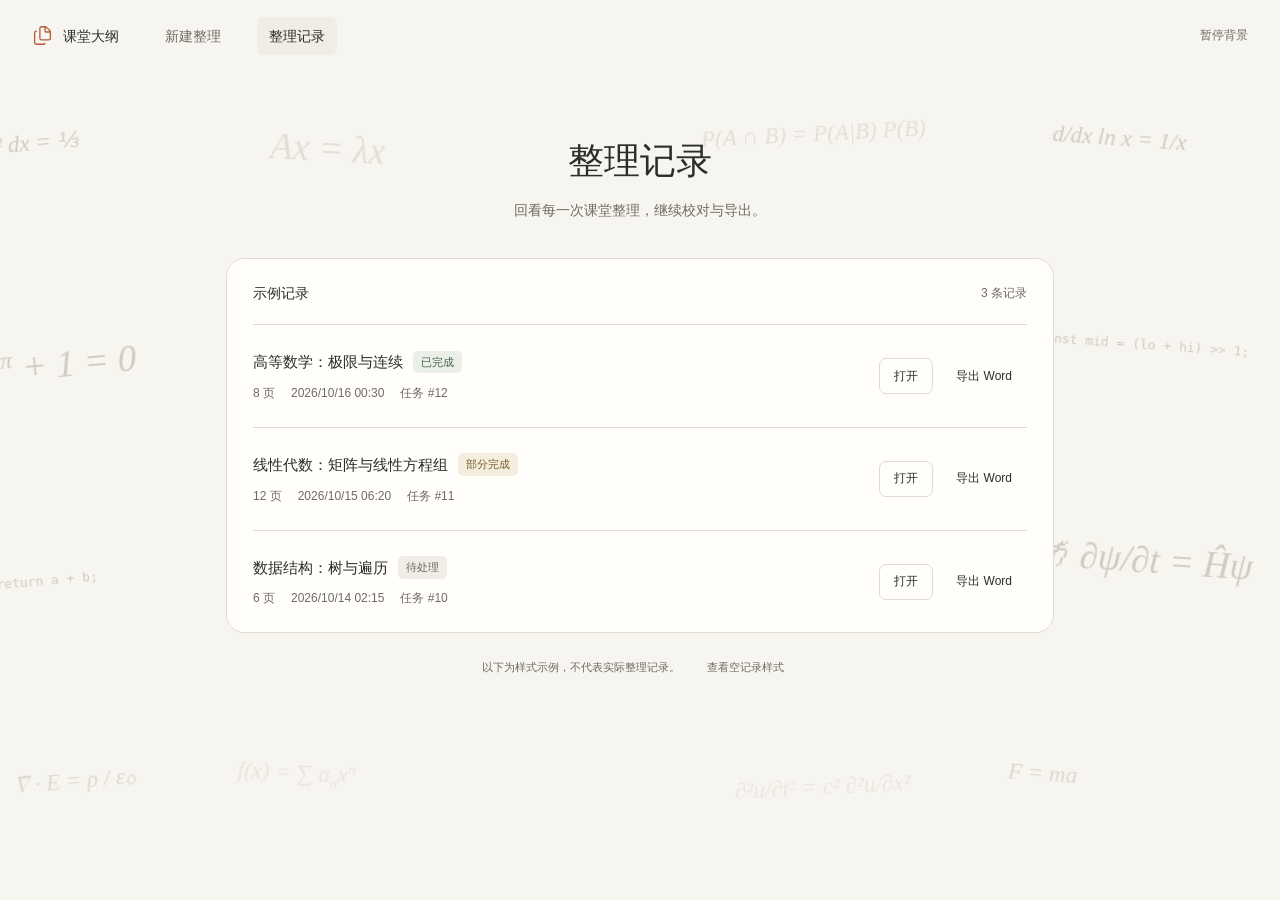
==== commit b23398cb: "feat: unify upload and history with warm paper styling" ====
--- a/frontend-preview.html
+++ b/frontend-preview.html
@@ -5,19 +5,19 @@
 <meta name="viewport" content="width=device-width, initial-scale=1">
 <meta name="referrer" content="no-referrer">
 <meta http-equiv="Content-Security-Policy" content="default-src 'none'; script-src 'unsafe-inline' 'unsafe-eval' 'wasm-unsafe-eval' blob: data: https://cdnjs.cloudflare.com https://cdn.jsdelivr.net https://esm.sh https://fonts.bunny.net https://fonts.googleapis.com https://fonts.gstatic.com https://unpkg.com; style-src 'unsafe-inline' blob: data: https://cdnjs.cloudflare.com https://cdn.jsdelivr.net https://esm.sh https://fonts.bunny.net https://fonts.googleapis.com https://fonts.gstatic.com https://unpkg.com; img-src blob: data: https://cdnjs.cloudflare.com https://cdn.jsdelivr.net https://esm.sh https://fonts.bunny.net https://fonts.googleapis.com https://fonts.gstatic.com https://unpkg.com; font-src blob: data: https://cdnjs.cloudflare.com https://cdn.jsdelivr.net https://esm.sh https://fonts.bunny.net https://fonts.googleapis.com https://fonts.gstatic.com https://unpkg.com; media-src blob: data: https://cdnjs.cloudflare.com https://cdn.jsdelivr.net https://esm.sh https://fonts.bunny.net https://fonts.googleapis.com https://fonts.gstatic.com https://unpkg.com; worker-src blob:; connect-src blob: data:; frame-src 'self'; object-src 'none'; base-uri 'none'; form-action 'none'">
-<title>课堂大纲 · 前端预览</title>
+<title>课堂大纲 · 暖纸前端预览</title>
 <style>:root{color-scheme:light dark;background:light-dark(rgb(255 255 255), rgb(24 24 24))}html,body{margin:0}body{box-sizing:border-box;padding:0;background:inherit}iframe{display:block;width:100%;height:100vh;margin:0 auto;border:0}</style>
 
 </head>
 <body>
-<iframe id="codex-visualization" sandbox="allow-scripts" referrerpolicy="no-referrer" title="课堂大纲 · 前端预览" data-srcdoc="&lt;!doctype html&gt;
+<iframe id="codex-visualization" sandbox="allow-scripts" referrerpolicy="no-referrer" title="课堂大纲 · 暖纸前端预览" data-srcdoc="&lt;!doctype html&gt;
 &lt;html lang=&quot;zh-CN&quot; data-visualize-standalone&gt;
 &lt;head&gt;
 &lt;meta charset=&quot;utf-8&quot;&gt;
 &lt;meta name=&quot;viewport&quot; content=&quot;width=device-width, initial-scale=1&quot;&gt;
 &lt;meta name=&quot;referrer&quot; content=&quot;no-referrer&quot;&gt;
 &lt;meta http-equiv=&quot;Content-Security-Policy&quot; content=&quot;default-src &#x27;none&#x27;; script-src &#x27;unsafe-inline&#x27; &#x27;unsafe-eval&#x27; &#x27;wasm-unsafe-eval&#x27; blob: data: https://cdnjs.cloudflare.com https://cdn.jsdelivr.net https://esm.sh https://fonts.bunny.net https://fonts.googleapis.com https://fonts.gstatic.com https://unpkg.com; style-src &#x27;unsafe-inline&#x27; blob: data: https://cdnjs.cloudflare.com https://cdn.jsdelivr.net https://esm.sh https://fonts.bunny.net https://fonts.googleapis.com https://fonts.gstatic.com https://unpkg.com; img-src blob: data: https://cdnjs.cloudflare.com https://cdn.jsdelivr.net https://esm.sh https://fonts.bunny.net https://fonts.googleapis.com https://fonts.gstatic.com https://unpkg.com; font-src blob: data: https://cdnjs.cloudflare.com https://cdn.jsdelivr.net https://esm.sh https://fonts.bunny.net https://fonts.googleapis.com https://fonts.gstatic.com https://unpkg.com; media-src blob: data: https://cdnjs.cloudflare.com https://cdn.jsdelivr.net https://esm.sh https://fonts.bunny.net https://fonts.googleapis.com https://fonts.gstatic.com https://unpkg.com; worker-src blob:; connect-src blob: data:; frame-src &#x27;none&#x27;; object-src &#x27;none&#x27;; base-uri &#x27;none&#x27;; form-action &#x27;none&#x27;&quot;&gt;
-&lt;title&gt;课堂大纲 · 前端预览&lt;/title&gt;
+&lt;title&gt;课堂大纲 · 暖纸前端预览&lt;/title&gt;
 &lt;style&gt;:root {
   color-scheme: light dark;
   background-color: var(
@@ -1864,8 +1864,8 @@
   &lt;/header&gt;
 
   &lt;main class=&quot;kf-main&quot;&gt;
-    &lt;section class=&quot;kf-upload-page&quot;&gt;
-      &lt;div class=&quot;kf-heading&quot;&gt;&lt;h2&gt;新建整理&lt;/h2&gt;&lt;p&gt;添加课堂照片，按顺序整理成复习大纲。&lt;/p&gt;&lt;/div&gt;
+    &lt;section class=&quot;kf-upload-page&quot; hidden&gt;
+      &lt;div class=&quot;kf-heading&quot;&gt;&lt;h2&gt;整理今天的课堂&lt;/h2&gt;&lt;p&gt;添加课堂照片，按顺序整理成复习大纲。&lt;/p&gt;&lt;/div&gt;
       &lt;div class=&quot;kf-workspace&quot;&gt;
         &lt;div class=&quot;kf-section-head&quot;&gt;&lt;h3&gt;课堂照片&lt;/h3&gt;&lt;span&gt;JPG / PNG / PDF&lt;/span&gt;&lt;/div&gt;
         &lt;label class=&quot;kf-drop&quot;&gt;
@@ -1882,40 +1882,51 @@
       &lt;/div&gt;
       &lt;p class=&quot;kf-note&quot;&gt;生成后可继续校对，并导出 Word。&lt;/p&gt;
     &lt;/section&gt;
-    &lt;section class=&quot;kf-history-page&quot; hidden&gt;
-      &lt;div class=&quot;kf-heading&quot;&gt;&lt;h2&gt;整理记录&lt;/h2&gt;&lt;p&gt;回看每一次课堂整理。&lt;/p&gt;&lt;/div&gt;
-      &lt;div class=&quot;kf-workspace kf-history-empty&quot;&gt;&lt;svg xmlns=&quot;http://www.w3.org/2000/svg&quot; viewBox=&quot;0 0 24 24&quot; width=&quot;16&quot; height=&quot;16&quot; fill=&quot;none&quot; stroke=&quot;currentColor&quot; stroke-width=&quot;1.5&quot; stroke-linecap=&quot;round&quot; stroke-linejoin=&quot;round&quot; aria-hidden=&quot;true&quot;&gt;&lt;path d=&quot;M2 6h4&quot;/&gt;&lt;path d=&quot;M2 10h4&quot;/&gt;&lt;path d=&quot;M2 14h4&quot;/&gt;&lt;path d=&quot;M2 18h4&quot;/&gt;&lt;rect width=&quot;16&quot; height=&quot;20&quot; x=&quot;4&quot; y=&quot;2&quot; rx=&quot;2&quot;/&gt;&lt;path d=&quot;M16 2v20&quot;/&gt;&lt;/svg&gt;&lt;p&gt;还没有整理记录&lt;/p&gt;&lt;button class=&quot;kf-return&quot; type=&quot;button&quot;&gt;新建整理&lt;/button&gt;&lt;/div&gt;
+    &lt;section class=&quot;kf-history-page&quot;&gt;
+      &lt;div class=&quot;kf-heading&quot;&gt;&lt;h2&gt;整理记录&lt;/h2&gt;&lt;p&gt;回看每一次课堂整理，继续校对与导出。&lt;/p&gt;&lt;/div&gt;
+      &lt;div class=&quot;kf-workspace kf-history-workspace&quot;&gt;
+        &lt;div class=&quot;kf-section-head&quot;&gt;&lt;h3&gt;示例记录&lt;/h3&gt;&lt;span id=&quot;task-count&quot;&gt;读取中&lt;/span&gt;&lt;/div&gt;
+        &lt;div id=&quot;task-list&quot; class=&quot;kf-history-list&quot; aria-live=&quot;polite&quot; aria-busy=&quot;true&quot;&gt;
+          &lt;div class=&quot;kf-history-state&quot;&gt;&lt;h3&gt;正在读取整理记录&lt;/h3&gt;&lt;/div&gt;
+        &lt;/div&gt;
+      &lt;/div&gt;
+      &lt;div class=&quot;kf-history-preview-tools&quot;&gt;
+        &lt;p id=&quot;history-preview-feedback&quot; aria-live=&quot;polite&quot;&gt;以下为样式示例，不代表实际整理记录。&lt;/p&gt;
+        &lt;button class=&quot;kf-history-action&quot; type=&quot;button&quot; data-history-empty&gt;查看空记录样式&lt;/button&gt;
+      &lt;/div&gt;
     &lt;/section&gt;
   &lt;/main&gt;
 &lt;/div&gt;
 
 &lt;style&gt;
-  #knowledge-flow-preview {
-    --kf-bg: #fafbf9;
-    --kf-paper: #ffffff;
-    --kf-ink: #2b312c;
-    --kf-muted: #69716b;
-    --kf-line: #e1e5df;
-    --kf-wash: #f5f7f3;
-    --kf-accent: #374f40;
+#knowledge-flow-preview {
+    color-scheme: light dark;
+    --kf-bg: light-dark(#f7f5f0, #242321);
+    --kf-paper: light-dark(#fffefa, #2e2d2a);
+    --kf-ink: light-dark(#2d2c28, #e6e2da);
+    --kf-muted: light-dark(#6e6b63, #b1aba0);
+    --kf-line: light-dark(#dedbd2, #48443e);
+    --kf-wash: light-dark(#f0ede6, #36332e);
+    --kf-accent: light-dark(#b55b3c, #d08b6d);
     --kf-intensity: .3;
     --kf-pace: 1;
     position: relative;
     isolation: isolate;
     overflow: hidden;
     min-height: max(740px, 100svh);
+    margin: 0;
     background: var(--kf-bg);
     color: var(--kf-ink);
     font: 14px/1.6 &quot;Microsoft YaHei UI&quot;, &quot;PingFang SC&quot;, &quot;Segoe UI&quot;, sans-serif;
     text-align: left;
   }
   #knowledge-flow-preview * { box-sizing: border-box; }
-  #knowledge-flow-preview button { font: inherit; }
-  #knowledge-flow-preview button, #knowledge-flow-preview .kf-drop { cursor: pointer; }
-  #knowledge-flow-preview button:focus-visible, #knowledge-flow-preview .kf-drop:focus-within { outline: 2px solid var(--kf-accent); outline-offset: 4px; }
+  #knowledge-flow-preview button, #knowledge-flow-preview input { font: inherit; }
+  #knowledge-flow-preview button, #knowledge-flow-preview .kf-drop { cursor: var(--cursor-interaction, pointer); }
+  #knowledge-flow-preview button:focus-visible, #knowledge-flow-preview a:focus-visible, #knowledge-flow-preview .kf-drop:focus-within { outline: 2px solid var(--kf-accent); outline-offset: 4px; }
   #knowledge-flow-preview [hidden] { display: none !important; }
   #knowledge-flow-preview .kf-background { position: absolute; inset: 0; z-index: -1; overflow: hidden; pointer-events: none; user-select: none; mask-image: linear-gradient(transparent, #000 15%, #000 80%, transparent); }
-  #knowledge-flow-preview .kf-stream { position: absolute; left: var(--left); top: 0; width: max-content; color: var(--kf-accent); opacity: var(--kf-intensity); transform: rotate(var(--tilt)); }
+  #knowledge-flow-preview .kf-stream { position: absolute; left: var(--left); top: 0; width: max-content; color: light-dark(#776856, #c2ac91); opacity: var(--kf-intensity); transform: rotate(var(--tilt)); }
   #knowledge-flow-preview .kf-far { opacity: calc(var(--kf-intensity) * .53); }
   #knowledge-flow-preview .kf-ribbon { animation: kf-rise calc(var(--travel) * var(--kf-pace)) linear infinite; animation-delay: var(--delay); will-change: transform; }
   #knowledge-flow-preview .kf-cycle { height: 920px; display: flex; flex-direction: column; justify-content: space-around; gap: 28px; padding: 50px 0; }
@@ -1926,50 +1937,49 @@
   @keyframes kf-rise { from { transform: translate3d(0, 0, 0); } to { transform: translate3d(0, -50%, 0); } }
   #knowledge-flow-preview.kf-paused .kf-ribbon { animation-play-state: paused; }
   #knowledge-flow-preview.kf-playing .kf-ribbon { animation-play-state: running; }
-  #knowledge-flow-preview .kf-header { position: relative; display: flex; align-items: center; gap: 34px; min-height: 66px; padding: 0 28px; background: var(--kf-paper); border-bottom: 1px solid var(--kf-line); }
+  #knowledge-flow-preview .kf-header { position: relative; display: flex; align-items: center; gap: 34px; min-height: 72px; padding: 0 32px; background: var(--kf-bg); }
   #knowledge-flow-preview .kf-brand { display: flex; align-items: center; gap: 10px; font-weight: 500; white-space: nowrap; }
   #knowledge-flow-preview .kf-brand svg { width: 21px; height: 21px; color: var(--kf-accent); }
-  #knowledge-flow-preview .kf-nav { display: flex; align-self: stretch; gap: 26px; }
-  #knowledge-flow-preview .kf-nav-item { padding: 0; border: 0; border-bottom: 2px solid transparent; background: none; color: var(--kf-muted); white-space: nowrap; }
-  #knowledge-flow-preview .kf-current { border-bottom-color: var(--kf-accent); color: var(--kf-accent); font-weight: 500; }
+  #knowledge-flow-preview .kf-nav { display: flex; align-items: center; align-self: stretch; gap: 24px; }
+  #knowledge-flow-preview .kf-nav-item { display: flex; align-items: center; text-decoration: none; padding: 8px 12px; border: 0; border-radius: 7px; background: none; color: var(--kf-muted); white-space: nowrap; }
+  #knowledge-flow-preview .kf-current { background: var(--kf-wash); color: var(--kf-ink); font-weight: 500; }
   #knowledge-flow-preview .kf-motion { margin-left: auto; padding: 5px 0; border: 0; background: none; color: var(--kf-muted); font-size: 12px; white-space: nowrap; }
-  #knowledge-flow-preview .kf-main { position: relative; max-width: 664px; margin: 48px auto 40px; padding: 0 16px; }
-  #knowledge-flow-preview .kf-heading { margin-bottom: 24px; padding: 0 2px; }
-  #knowledge-flow-preview .kf-heading h2 { margin: 0 0 8px; color: var(--kf-ink); font-size: 25px; font-weight: 500; }
-  #knowledge-flow-preview .kf-heading p { margin: 0; color: var(--kf-muted); font-size: 13px; }
-  #knowledge-flow-preview .kf-workspace { background: var(--kf-paper); border: 1px solid var(--kf-line); border-radius: 4px; }
-  #knowledge-flow-preview .kf-section-head { display: flex; align-items: center; justify-content: space-between; padding: 21px 24px 16px; gap: 12px; }
-  #knowledge-flow-preview .kf-section-head h3 { margin: 0; font-size: 15px; font-weight: 500; }
+  #knowledge-flow-preview .kf-main { position: relative; max-width: 732px; margin: 64px auto 40px; padding: 0 16px; }
+  #knowledge-flow-preview .kf-heading { margin-bottom: 34px; padding: 0 2px; text-align: center; }
+  #knowledge-flow-preview .kf-heading h2 { margin: 0 0 12px; color: var(--kf-ink); font-family: Georgia, &quot;Songti SC&quot;, &quot;SimSun&quot;, serif; font-size: 36px; line-height: 1.4; font-weight: 400; }
+  #knowledge-flow-preview .kf-heading p { margin: 0; color: var(--kf-muted); font-size: 14px; line-height: 1.8; }
+  #knowledge-flow-preview .kf-workspace { background: var(--kf-paper); border: 1px solid var(--kf-line); border-radius: 18px; }
+  #knowledge-flow-preview .kf-section-head { display: flex; align-items: center; justify-content: space-between; padding: 24px 26px 18px; gap: 12px; }
+  #knowledge-flow-preview .kf-section-head h3 { margin: 0; font-size: 14px; font-weight: 500; }
   #knowledge-flow-preview .kf-section-head &gt; span { color: var(--kf-muted); font-size: 11px; }
-  #knowledge-flow-preview .kf-drop { position: relative; display: flex; flex-direction: column; align-items: center; gap: 9px; min-height: 232px; margin: 0 24px; padding: 28px 16px 24px; border: 1px solid var(--kf-line); border-radius: 3px; background: var(--kf-wash); text-align: center; }
+  #knowledge-flow-preview .kf-drop { position: relative; display: flex; flex-direction: column; align-items: center; gap: 9px; min-height: 180px; margin: 0 26px; padding: 24px 16px; border: 1px dashed var(--kf-line); border-radius: 12px; background: var(--kf-wash); text-align: center; }
   #knowledge-flow-preview .kf-drop &gt; svg { width: 23px; height: 23px; margin-bottom: 3px; color: var(--kf-muted); }
   #knowledge-flow-preview .kf-drop strong { font-size: 15px; font-weight: 500; }
   #knowledge-flow-preview .kf-drop &gt; span:not(.kf-file-button) { color: var(--kf-muted); font-size: 12px; }
   #knowledge-flow-preview .kf-drop small { color: var(--kf-muted); font-size: 11px; }
-  #knowledge-flow-preview .kf-file-button { display: inline-block; min-width: 112px; padding: 8px 20px; margin: 4px 0; border-radius: 3px; background: var(--kf-accent); color: var(--kf-paper); font-size: 12px; }
-  #knowledge-flow-preview .kf-file-input { position: absolute; inset: 0; width: 100%; height: 100%; opacity: 0; cursor: pointer; }
-  #knowledge-flow-preview .kf-list-header { display: flex; justify-content: space-between; margin: 20px 24px 0; padding-bottom: 12px; border-bottom: 1px solid var(--kf-line); font-size: 12px; }
+  #knowledge-flow-preview .kf-file-button { display: inline-block; min-width: 112px; padding: 9px 22px; margin: 4px 0; border-radius: 7px; background: var(--kf-ink); color: var(--kf-paper); font-size: 12px; }
+  #knowledge-flow-preview .kf-file-input { position: absolute; inset: 0; width: 100%; height: 100%; opacity: 0; cursor: var(--cursor-interaction, pointer); }
+  #knowledge-flow-preview .kf-list-header { display: flex; justify-content: space-between; margin: 22px 26px 0; padding-bottom: 12px; border-bottom: 1px solid var(--kf-line); font-size: 12px; }
   #knowledge-flow-preview .kf-file-count { color: var(--kf-muted); }
-  #knowledge-flow-preview .kf-files { min-height: 72px; padding: 14px 24px; }
+  #knowledge-flow-preview .kf-files { min-height: 76px; padding: 14px 26px; }
   #knowledge-flow-preview .kf-empty { margin: 10px 0; color: var(--kf-muted); text-align: center; font-size: 12px; }
-  #knowledge-flow-preview .kf-file-row { padding: 8px 0; color: var(--kf-ink); overflow-wrap: anywhere; font-size: 12px; }
-  #knowledge-flow-preview .kf-bottom { display: flex; align-items: center; justify-content: space-between; gap: 12px; padding: 16px 24px; border-top: 1px solid var(--kf-line); }
+  #knowledge-flow-preview .kf-file-row { display: grid; grid-template-columns: 30px minmax(0, 1fr) auto; align-items: center; gap: 10px; padding: 8px 0; color: var(--kf-ink); overflow-wrap: anywhere; font-size: 12px; }
+  #knowledge-flow-preview .kf-bottom { display: flex; align-items: center; justify-content: space-between; gap: 12px; padding: 18px 26px; border-top: 1px solid var(--kf-line); }
   #knowledge-flow-preview .kf-bottom &gt; span { color: var(--kf-muted); font-size: 11px; }
-  #knowledge-flow-preview .kf-generate { padding: 8px 17px; border: 0; border-radius: 3px; background: #e7eae5; color: #838a82; font-size: 12px; cursor: not-allowed; }
-  #knowledge-flow-preview .kf-note { margin: 16px 2px 0; color: var(--kf-muted); font-size: 11px; }
-  #knowledge-flow-preview .kf-history-empty { min-height: 370px; display: flex; flex-direction: column; align-items: center; justify-content: center; gap: 16px; color: var(--kf-muted); }
-  #knowledge-flow-preview .kf-history-empty &gt; svg { width: 28px; height: 28px; }
-  #knowledge-flow-preview .kf-history-empty p { margin: 0; }
-  #knowledge-flow-preview .kf-return { padding: 7px 20px; border: 1px solid var(--kf-line); border-radius: 3px; background: var(--kf-paper); color: var(--kf-accent); }
+  #knowledge-flow-preview .kf-generate { padding: 9px 20px; border: 0; border-radius: 7px; background: var(--kf-accent); color: var(--kf-paper); font-size: 12px; cursor: var(--cursor-interaction, pointer); }
+  #knowledge-flow-preview .kf-note { margin: 20px 2px 0; color: var(--kf-muted); text-align: center; font-size: 11px; }
   @media (max-width: 680px) {
     #knowledge-flow-preview .kf-header { gap: 16px; padding: 14px 16px; flex-wrap: wrap; }
-    #knowledge-flow-preview .kf-nav { order: 3; width: 100%; height: 36px; }
+    #knowledge-flow-preview .kf-nav { order: 3; width: 100%; height: 36px; gap: 12px; }
     #knowledge-flow-preview .kf-motion { margin-right: 0; }
-    #knowledge-flow-preview .kf-main { margin-top: 30px; }
-    #knowledge-flow-preview .kf-heading h2 { font-size: 22px; }
-    #knowledge-flow-preview .kf-section-head, #knowledge-flow-preview .kf-bottom { padding: 17px 16px; }
-    #knowledge-flow-preview .kf-drop { margin: 0 16px; }
-    #knowledge-flow-preview .kf-list-header { margin-left: 16px; margin-right: 16px; }
+    #knowledge-flow-preview .kf-main { margin-top: 38px; }
+    #knowledge-flow-preview .kf-heading { margin-bottom: 28px; }
+    #knowledge-flow-preview .kf-heading h2 { font-size: 29px; }
+    #knowledge-flow-preview .kf-heading p { font-size: 13px; }
+    #knowledge-flow-preview .kf-section-head, #knowledge-flow-preview .kf-bottom { padding: 20px 18px; }
+    #knowledge-flow-preview .kf-drop { margin: 0 18px; }
+    #knowledge-flow-preview .kf-list-header { margin-left: 18px; margin-right: 18px; }
+    #knowledge-flow-preview .kf-files { padding: 14px 18px; }
     #knowledge-flow-preview .kf-background { opacity: .65; }
     #knowledge-flow-preview .kf-bottom { flex-wrap: wrap; }
   }
@@ -1979,6 +1989,65 @@
   @media (pointer: coarse) {
     #knowledge-flow-preview button { min-height: 44px; }
   }
+  #knowledge-flow-preview .kf-drop:hover, #knowledge-flow-preview .kf-drop.dragover { border-color: var(--kf-accent); }
+  #knowledge-flow-preview .kf-generate:disabled { background: light-dark(#e7e3dc, #444039); color: light-dark(#858075, #b2aa9c); cursor: not-allowed; }
+  #knowledge-flow-preview .file-order { color: var(--kf-muted); }
+  #knowledge-flow-preview .file-name { min-width: 0; overflow-wrap: anywhere; }
+  #knowledge-flow-preview .move-btns { display: flex; gap: 4px; }
+  #knowledge-flow-preview .move-btns button { width: 32px; min-height: 32px; padding: 4px; border: 1px solid var(--kf-line); border-radius: 7px; background: var(--kf-paper); color: var(--kf-accent); }
+  #knowledge-flow-preview .move-btns button:hover:not(:disabled) { background: var(--kf-wash); }
+  #knowledge-flow-preview .move-btns button:disabled { color: light-dark(#aaa398, #8f877b); cursor: default; }
+  @media (max-width: 420px) {
+    #knowledge-flow-preview .kf-files { padding: 12px 16px; }
+    #knowledge-flow-preview .kf-file-row { grid-template-columns: 26px minmax(0, 1fr); gap: 6px; }
+    #knowledge-flow-preview .move-btns { grid-column: 2; justify-content: flex-end; }
+  }
+  @media (pointer: coarse) {
+    #knowledge-flow-preview .move-btns button { width: 44px; min-height: 44px; }
+    #knowledge-flow-preview .kf-nav { min-height: 44px; }
+    #knowledge-flow-preview .kf-nav-item { min-height: 44px; }
+  }
+
+#knowledge-flow-preview.kf-history-view .kf-main { max-width: 860px; }
+#knowledge-flow-preview .kf-history-list { padding: 0 26px; }
+#knowledge-flow-preview .kf-history-workspace .kf-section-head { padding-bottom: 20px; }
+#knowledge-flow-preview .kf-history-workspace .kf-section-head &gt; span { font-size: 12px; }
+#knowledge-flow-preview .kf-record { display: flex; align-items: center; justify-content: space-between; gap: 24px; padding: 24px 0; border-top: 1px solid var(--kf-line); }
+#knowledge-flow-preview .kf-record-info { min-width: 0; }
+#knowledge-flow-preview .kf-record-heading { display: flex; align-items: center; flex-wrap: wrap; gap: 10px; }
+#knowledge-flow-preview .kf-record-heading h3 { margin: 0; font-size: 15px; line-height: 1.7; font-weight: 500; overflow-wrap: anywhere; }
+#knowledge-flow-preview .kf-record-meta { display: flex; flex-wrap: wrap; gap: 4px 16px; margin-top: 9px; color: var(--kf-muted); font-size: 12px; overflow-wrap: anywhere; }
+#knowledge-flow-preview .kf-status { display: inline-block; flex-shrink: 0; padding: 2px 8px; border-radius: 5px; background: var(--kf-wash); color: var(--kf-muted); font-size: 11px; line-height: 1.7; white-space: nowrap; }
+#knowledge-flow-preview .kf-status-running { color: var(--kf-ink); }
+#knowledge-flow-preview .kf-status-success { background: light-dark(#eaf0e8, #303d31); color: light-dark(#46634c, #a6c2ab); }
+#knowledge-flow-preview .kf-status-failed { background: light-dark(#f7eae5, #49342f); color: light-dark(#934c40, #e3afa3); }
+#knowledge-flow-preview .kf-status-partial { background: light-dark(#f5eedf, #443b2b); color: light-dark(#785c2b, #d6bd85); }
+#knowledge-flow-preview .kf-record-actions { display: flex; align-items: center; flex-shrink: 0; gap: 8px; }
+#knowledge-flow-preview .kf-history-action { display: inline-flex; align-items: center; justify-content: center; min-height: 36px; padding: 7px 14px; border: 1px solid transparent; border-radius: 7px; background: none; color: var(--kf-ink); font-size: 12px; text-decoration: none; white-space: nowrap; }
+#knowledge-flow-preview .kf-record-open { border-color: var(--kf-line); }
+#knowledge-flow-preview .kf-history-action:hover { background: var(--kf-wash); }
+#knowledge-flow-preview .kf-history-primary { padding: 9px 22px; background: var(--kf-ink); color: var(--kf-paper); }
+#knowledge-flow-preview .kf-history-primary:hover { background: var(--kf-accent); }
+#knowledge-flow-preview .kf-history-state { display: flex; flex-direction: column; align-items: center; justify-content: center; min-height: 300px; gap: 12px; padding: 44px 18px; border-top: 1px solid var(--kf-line); text-align: center; }
+#knowledge-flow-preview .kf-history-state h3 { margin: 0; font-family: Georgia, &quot;Songti SC&quot;, &quot;SimSun&quot;, serif; font-size: 23px; line-height: 1.6; font-weight: 400; }
+#knowledge-flow-preview .kf-history-state p { max-width: 360px; margin: 0; color: var(--kf-muted); font-size: 13px; }
+#knowledge-flow-preview .kf-history-state .kf-history-action { margin-top: 10px; }
+@media (max-width: 680px) {
+    #knowledge-flow-preview .kf-history-list { padding: 0 18px; }
+    #knowledge-flow-preview .kf-record { align-items: stretch; flex-direction: column; gap: 16px; padding: 22px 0; }
+    #knowledge-flow-preview .kf-record-actions { justify-content: flex-end; }
+    #knowledge-flow-preview .kf-history-state { min-height: 280px; padding: 36px 4px; }
+    #knowledge-flow-preview .kf-history-state h3 { font-size: 21px; }
+}
+@media (pointer: coarse) {
+    #knowledge-flow-preview .kf-history-action { min-height: 44px; }
+}
+
+  #knowledge-flow-preview p, #knowledge-flow-preview h3 { font-family: inherit; }
+  #knowledge-flow-preview .kf-file-row { display: block; }
+  #knowledge-flow-preview .kf-history-preview-tools { display: flex; flex-wrap: wrap; align-items: center; justify-content: center; gap: 4px 12px; margin-top: 16px; color: var(--kf-muted); font-size: 11px; }
+  #knowledge-flow-preview .kf-history-preview-tools p { margin: 0; }
+  #knowledge-flow-preview .kf-history-preview-tools button { color: var(--kf-muted); font-size: 11px; }
 &lt;/style&gt;
 
 &lt;script&gt;
@@ -2006,6 +2075,7 @@
   const uploadPage = root.querySelector(&#x27;.kf-upload-page&#x27;);
   const historyPage = root.querySelector(&#x27;.kf-history-page&#x27;);
   function changePage(page) {
+    root.classList.toggle(&#x27;kf-history-view&#x27;, page === &#x27;history&#x27;);
     uploadPage.hidden = page !== &#x27;upload&#x27;;
     historyPage.hidden = page !== &#x27;history&#x27;;
     root.querySelectorAll(&#x27;[data-page]&#x27;).forEach(button =&gt; {
@@ -2015,7 +2085,7 @@
     });
   }
   root.querySelectorAll(&#x27;[data-page]&#x27;).forEach(button =&gt; button.addEventListener(&#x27;click&#x27;, () =&gt; changePage(button.dataset.page)));
-  root.querySelector(&#x27;.kf-return&#x27;).addEventListener(&#x27;click&#x27;, () =&gt; changePage(&#x27;upload&#x27;));
+  changePage(&#x27;history&#x27;);
   const fileInput = root.querySelector(&#x27;.kf-file-input&#x27;);
   const dropZone = root.querySelector(&#x27;.kf-drop&#x27;);
   function showFiles(files) {
@@ -2046,6 +2116,131 @@
     tweak.addSlider(state, &#x27;period&#x27;, {label: &#x27;流动周期&#x27;, min: 60, max: 140, step: 5, unit: &#x27;秒&#x27;});
   }
 })();
+&lt;/script&gt;
+
+&lt;script&gt;
+(() =&gt; {
+  const root = document.getElementById(&#x27;knowledge-flow-preview&#x27;);
+  const examples = [
+    {task_id: 12, title: &#x27;高等数学：极限与连续&#x27;, status: &#x27;success&#x27;, page_count: 8, created_at: &#x27;2026-10-16T08:30:00+08:00&#x27;},
+    {task_id: 11, title: &#x27;线性代数：矩阵与线性方程组&#x27;, status: &#x27;partial&#x27;, page_count: 12, created_at: &#x27;2026-10-15T14:20:00+08:00&#x27;},
+    {task_id: 10, title: &#x27;数据结构：树与遍历&#x27;, status: &#x27;pending&#x27;, page_count: 6, created_at: &#x27;2026-10-14T10:15:00+08:00&#x27;},
+  ];
+  let empty = false;
+  function renderPreviewHistory() {
+    const API = {listTasks: async () =&gt; ({ok: true, json: async () =&gt; ({tasks: empty ? [] : examples})})};
+    return (() =&gt; {
+    const list = document.getElementById(&quot;task-list&quot;);
+    const count = document.getElementById(&quot;task-count&quot;);
+    const statuses = new Map([
+        [&quot;pending&quot;, &quot;待处理&quot;], [&quot;running&quot;, &quot;处理中&quot;], [&quot;success&quot;, &quot;已完成&quot;],
+        [&quot;failed&quot;, &quot;处理失败&quot;], [&quot;partial&quot;, &quot;部分完成&quot;],
+    ]);
+
+    function element(tag, className, text) {
+        const node = document.createElement(tag);
+        node.className = className;
+        if (text !== undefined) node.textContent = text;
+        return node;
+    }
+
+    function showState(title, description, action) {
+        const state = element(&quot;div&quot;, &quot;kf-history-state&quot;);
+        state.append(element(&quot;h3&quot;, &quot;&quot;, title));
+        if (description) state.append(element(&quot;p&quot;, &quot;&quot;, description));
+        if (action === &quot;upload&quot;) {
+            const link = element(&quot;a&quot;, &quot;kf-history-action kf-history-primary&quot;, &quot;新建整理&quot;);
+            link.href = &quot;/&quot;;
+            state.append(link);
+        } else if (action === &quot;retry&quot;) {
+            state.setAttribute(&quot;role&quot;, &quot;alert&quot;);
+            const retry = element(&quot;button&quot;, &quot;kf-history-action kf-history-primary&quot;, &quot;重新加载&quot;);
+            retry.type = &quot;button&quot;;
+            retry.addEventListener(&quot;click&quot;, async () =&gt; {
+                const hadFocus = document.activeElement === retry;
+                await loadHistory();
+                if (hadFocus &amp;&amp; document.activeElement === document.body) {
+                    const action = list.querySelector(&quot;button&quot;) || list.querySelector(&quot;a&quot;);
+                    if (action) action.focus();
+                }
+            });
+            state.append(retry);
+        }
+        list.replaceChildren(state);
+    }
+
+    function renderTask(task) {
+        const record = element(&quot;article&quot;, &quot;kf-record&quot;);
+        const info = element(&quot;div&quot;, &quot;kf-record-info&quot;);
+        const heading = element(&quot;div&quot;, &quot;kf-record-heading&quot;);
+        const title = task.title &amp;&amp; task.title !== &quot;未命名任务&quot; ? task.title : &quot;课堂整理&quot;;
+        const status = statuses.has(task.status) ? task.status : &quot;unknown&quot;;
+        heading.append(element(&quot;h3&quot;, &quot;&quot;, title), element(&quot;span&quot;, `kf-status kf-status-${status}`, statuses.get(status) || &quot;状态未知&quot;));
+        const meta = element(&quot;div&quot;, &quot;kf-record-meta&quot;);
+        // Existing API timestamps without an offset are stored as UTC.
+        const timestamp = String(task.created_at);
+        const date = new Date(/(?:Z|[+-]\d{2}:\d{2})$/i.test(timestamp) ? timestamp : `${timestamp}Z`);
+        const time = element(&quot;time&quot;, &quot;&quot;, Number.isNaN(date.getTime()) ? &quot;时间未知&quot; : date.toLocaleString(&quot;zh-CN&quot;, {
+            year: &quot;numeric&quot;, month: &quot;2-digit&quot;, day: &quot;2-digit&quot;, hour: &quot;2-digit&quot;, minute: &quot;2-digit&quot;, hour12: false,
+        }));
+        if (!Number.isNaN(date.getTime())) time.dateTime = date.toISOString();
+        meta.append(element(&quot;span&quot;, &quot;&quot;, `${task.page_count} 页`), time, element(&quot;span&quot;, &quot;&quot;, `任务 #${task.task_id}`));
+        info.append(heading, meta);
+        const actions = element(&quot;div&quot;, &quot;kf-record-actions&quot;);
+        const id = encodeURIComponent(String(task.task_id));
+        const open = element(&quot;a&quot;, &quot;kf-history-action kf-record-open&quot;, &quot;打开&quot;);
+        open.href = `/outline.html?task_id=${id}`;
+        open.setAttribute(&quot;aria-label&quot;, `打开${title}，任务 ${task.task_id}`);
+        const exportLink = element(&quot;a&quot;, &quot;kf-history-action kf-record-export&quot;, &quot;导出 Word&quot;);
+        exportLink.href = `/api/tasks/${id}/export`;
+        exportLink.setAttribute(&quot;aria-label&quot;, `导出${title}为 Word，任务 ${task.task_id}`);
+        actions.append(open, exportLink);
+        record.append(info, actions);
+        return record;
+    }
+
+    async function loadHistory() {
+        list.setAttribute(&quot;aria-busy&quot;, &quot;true&quot;);
+        count.textContent = &quot;读取中&quot;;
+        showState(&quot;正在读取整理记录&quot;, &quot;&quot;);
+        try {
+            const response = await API.listTasks();
+            if (!response.ok) throw new Error(&quot;History request failed&quot;);
+            const data = await response.json();
+            if (!Array.isArray(data.tasks)) throw new Error(&quot;Invalid history response&quot;);
+            const records = data.tasks.map(renderTask);
+            count.textContent = `${records.length} 条记录`;
+            if (records.length) list.replaceChildren(...records);
+            else showState(&quot;还没有整理记录&quot;, &quot;添加课堂照片后，整理记录会保存在这里。&quot;, &quot;upload&quot;);
+        } catch {
+            count.textContent = &quot;未加载&quot;;
+            showState(&quot;暂时无法加载记录&quot;, &quot;请检查网络连接，然后重新加载。&quot;, &quot;retry&quot;);
+        } finally {
+            list.setAttribute(&quot;aria-busy&quot;, &quot;false&quot;);
+        }
+    }
+
+    return loadHistory();
+})();
+  }
+  const toggle = root.querySelector(&#x27;[data-history-empty]&#x27;);
+  const feedback = root.querySelector(&#x27;#history-preview-feedback&#x27;);
+  toggle.addEventListener(&#x27;click&#x27;, () =&gt; {
+    empty = !empty;
+    toggle.textContent = empty ? &#x27;查看示例记录&#x27; : &#x27;查看空记录样式&#x27;;
+    feedback.textContent = &#x27;以下为样式示例，不代表实际整理记录。&#x27;;
+    return renderPreviewHistory();
+  });
+  root.querySelector(&#x27;.kf-history-page&#x27;).addEventListener(&#x27;click&#x27;, event =&gt; {
+    const link = event.target.closest(&#x27;a&#x27;);
+    if (!link) return;
+    event.preventDefault();
+    if (link.getAttribute(&#x27;href&#x27;) === &#x27;/&#x27;) root.querySelector(&#x27;[data-page=&quot;upload&quot;]&#x27;).click();
+    else feedback.textContent = &#x27;打开大纲与导出 Word 请在启动后的系统中使用。&#x27;;
+  });
+  return renderPreviewHistory();
+})();
+
 &lt;/script&gt;
 
 
@@ -2642,11 +2837,19 @@
   if (!(frame instanceof HTMLIFrameElement)) {
     return;
   }
+  const isShare = document.documentElement.classList.contains(
+    "visualization-share-root",
+  );
   let viewportHeight = globalThis.innerHeight;
+  let sizeFingerprint = null;
+  let sizeWriteTimeout;
+  let lastSize = null;
+  let pendingSize = null;
   const storageKey = `codex:visualization-widget-state-v2:${JSON.stringify([
     globalThis.location.pathname,
     globalThis.location.search,
   ])}`;
+  const sizeStorageKey = `${storageKey}:share-size-v1`;
   const parseState = (serializedState) => {
     if (
       typeof serializedState !== "string" ||
@@ -2702,6 +2905,21 @@
     }
   } catch {
     storage = null;
+  }
+  const persistSize = () => {
+    globalThis.clearTimeout(sizeWriteTimeout);
+    if (pendingSize == null) {
+      return;
+    }
+    try {
+      storage?.setItem(sizeStorageKey, pendingSize);
+    } catch {
+      // A denied or full cache must not affect the visualization.
+    }
+    pendingSize = null;
+  };
+  if (isShare) {
+    globalThis.addEventListener("pagehide", persistSize);
   }
   const initialGlobals = {
     widgetState: state,
@@ -2738,12 +2956,39 @@
     if (data.type === "height") {
       const height = data.height;
       if (
-        typeof height === "number" &&
-        Number.isFinite(height) &&
-        height >= 0 &&
-        height <= 10_000
+        typeof height !== "number" ||
+        !Number.isFinite(height) ||
+        height < 0
       ) {
+        return;
+      }
+      if (height <= 10_000) {
+        const width = isShare && storage != null ? frame.clientWidth : null;
         frame.style.height = Math.ceil(height) + "px";
+        if (isShare && storage != null) {
+          const size = JSON.stringify({
+            fingerprint: sizeFingerprint,
+            width,
+            viewportHeight: globalThis.innerHeight,
+            dark: globalThis.matchMedia("(prefers-color-scheme: dark)").matches,
+            scale: globalThis.devicePixelRatio,
+            height: Math.ceil(height),
+          });
+          if (size !== lastSize) {
+            lastSize = size;
+            pendingSize = size;
+            globalThis.clearTimeout(sizeWriteTimeout);
+            sizeWriteTimeout = globalThis.setTimeout(persistSize, 100);
+          }
+        }
+      }
+      if (isShare) {
+        // Keep unusually tall content accessible without accepting an unbounded height.
+        if (height > 10_000 && Number.parseFloat(frame.style.height) === 0) {
+          frame.style.removeProperty("height");
+        }
+        frame.scrolling = height > 10_000 ? "auto" : "no";
+        document.documentElement.classList.add("visualization-share-ready");
       }
       return;
     }
@@ -2808,7 +3053,7 @@
   }
   globalThis.addEventListener("resize", () => {
     const height = Number.parseFloat(frame.style.height);
-    if (!Number.isFinite(height) || height <= viewportHeight) {
+    if (!isShare && (!Number.isFinite(height) || height <= viewportHeight)) {
       frame.style.removeProperty("height");
     }
     viewportHeight = globalThis.innerHeight;
@@ -2826,13 +3071,42 @@
     { once: true },
   );
   // Match the trusted bootstrap element, not the same text in an authored title.
-  frame.srcdoc = srcdoc.replace(
+  const frameHtml = srcdoc.replace(
     '<script type="application/json" id="codex-visualization-widget-state">__CODEX_VISUALIZATION_WIDGET_STATE__<\/script>',
     () =>
       '<script type="application/json" id="codex-visualization-widget-state">' +
       JSON.stringify(initialGlobals).replaceAll("<", "\\u003c") +
       "<\/script>",
   );
+  if (isShare && storage != null) {
+    // Fingerprint the rendered document, including restored widget state, without
+    // storing its content. This is a layout cache, not a security identity.
+    let hash = 5381;
+    for (let index = 0; index < frameHtml.length; index += 1) {
+      hash = (hash * 33 + frameHtml.charCodeAt(index)) % 4_294_967_296;
+    }
+    sizeFingerprint = hash.toString(36);
+    try {
+      const size = JSON.parse(storage.getItem(sizeStorageKey) ?? "null");
+      if (
+        size?.fingerprint === sizeFingerprint &&
+        size.width === frame.clientWidth &&
+        size.viewportHeight === globalThis.innerHeight &&
+        size.dark ===
+          globalThis.matchMedia("(prefers-color-scheme: dark)").matches &&
+        size.scale === globalThis.devicePixelRatio &&
+        typeof size.height === "number" &&
+        Number.isFinite(size.height) &&
+        size.height >= 0 &&
+        size.height <= 10_000
+      ) {
+        frame.style.height = size.height + "px";
+      }
+    } catch {
+      // Ignore missing or invalid cache entries and measure the live frame.
+    }
+  }
+  frame.srcdoc = frameHtml;
   delete frame.dataset.srcdoc;
 })();
 </script>
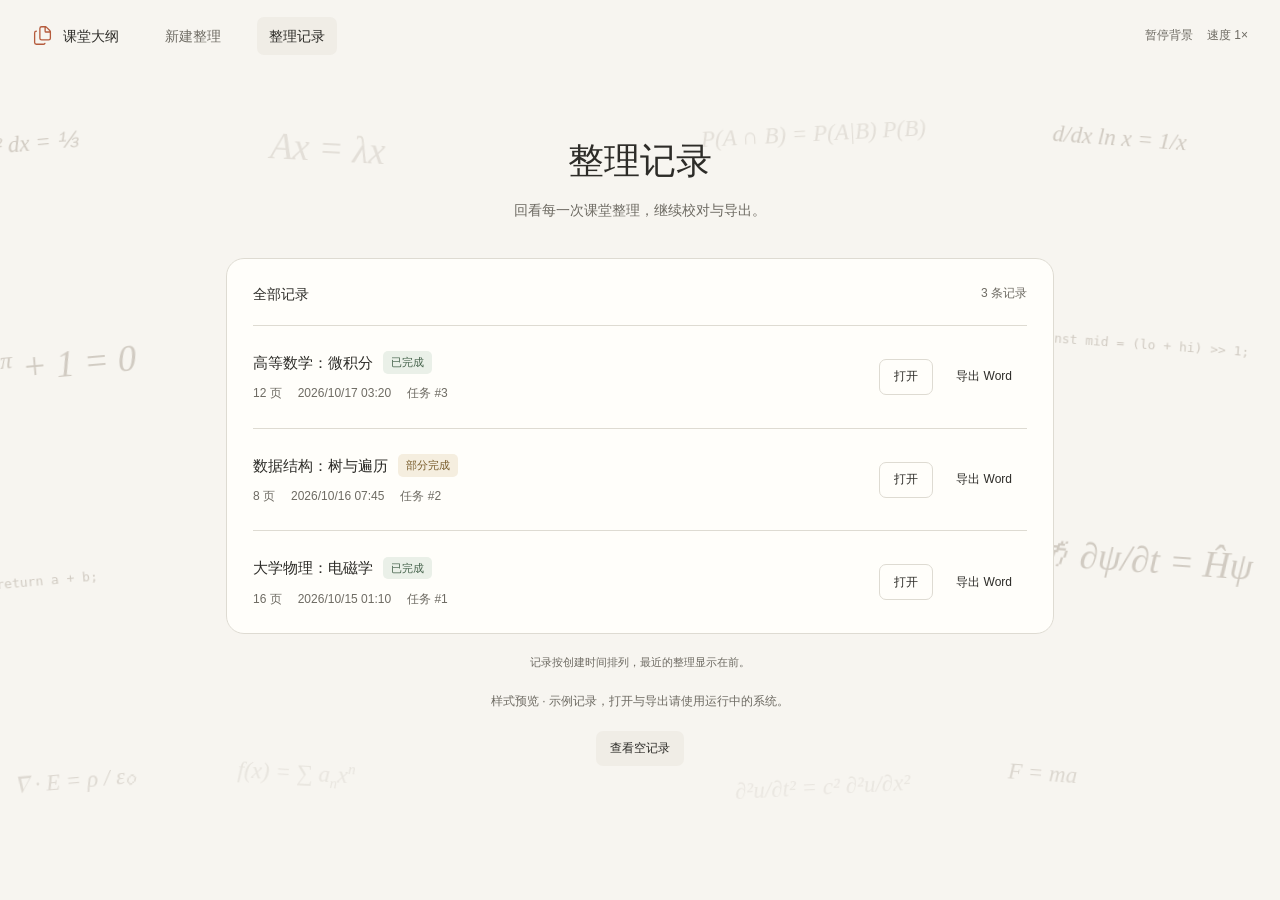
==== commit 97f1650c: "feat: complete EXP03 engineering and add background speed controls Fix repeated progress execution, " ====
--- a/frontend-preview.html
+++ b/frontend-preview.html
@@ -1,1905 +1,11 @@
-<!doctype html>
-<html lang="zh-CN" data-visualize-standalone>
+<!DOCTYPE html>
+<html lang="zh-CN">
 <head>
-<meta charset="utf-8">
-<meta name="viewport" content="width=device-width, initial-scale=1">
-<meta name="referrer" content="no-referrer">
-<meta http-equiv="Content-Security-Policy" content="default-src 'none'; script-src 'unsafe-inline' 'unsafe-eval' 'wasm-unsafe-eval' blob: data: https://cdnjs.cloudflare.com https://cdn.jsdelivr.net https://esm.sh https://fonts.bunny.net https://fonts.googleapis.com https://fonts.gstatic.com https://unpkg.com; style-src 'unsafe-inline' blob: data: https://cdnjs.cloudflare.com https://cdn.jsdelivr.net https://esm.sh https://fonts.bunny.net https://fonts.googleapis.com https://fonts.gstatic.com https://unpkg.com; img-src blob: data: https://cdnjs.cloudflare.com https://cdn.jsdelivr.net https://esm.sh https://fonts.bunny.net https://fonts.googleapis.com https://fonts.gstatic.com https://unpkg.com; font-src blob: data: https://cdnjs.cloudflare.com https://cdn.jsdelivr.net https://esm.sh https://fonts.bunny.net https://fonts.googleapis.com https://fonts.gstatic.com https://unpkg.com; media-src blob: data: https://cdnjs.cloudflare.com https://cdn.jsdelivr.net https://esm.sh https://fonts.bunny.net https://fonts.googleapis.com https://fonts.gstatic.com https://unpkg.com; worker-src blob:; connect-src blob: data:; frame-src 'self'; object-src 'none'; base-uri 'none'; form-action 'none'">
-<title>课堂大纲 · 暖纸前端预览</title>
-<style>:root{color-scheme:light dark;background:light-dark(rgb(255 255 255), rgb(24 24 24))}html,body{margin:0}body{box-sizing:border-box;padding:0;background:inherit}iframe{display:block;width:100%;height:100vh;margin:0 auto;border:0}</style>
-
-</head>
-<body>
-<iframe id="codex-visualization" sandbox="allow-scripts" referrerpolicy="no-referrer" title="课堂大纲 · 暖纸前端预览" data-srcdoc="&lt;!doctype html&gt;
-&lt;html lang=&quot;zh-CN&quot; data-visualize-standalone&gt;
-&lt;head&gt;
-&lt;meta charset=&quot;utf-8&quot;&gt;
-&lt;meta name=&quot;viewport&quot; content=&quot;width=device-width, initial-scale=1&quot;&gt;
-&lt;meta name=&quot;referrer&quot; content=&quot;no-referrer&quot;&gt;
-&lt;meta http-equiv=&quot;Content-Security-Policy&quot; content=&quot;default-src &#x27;none&#x27;; script-src &#x27;unsafe-inline&#x27; &#x27;unsafe-eval&#x27; &#x27;wasm-unsafe-eval&#x27; blob: data: https://cdnjs.cloudflare.com https://cdn.jsdelivr.net https://esm.sh https://fonts.bunny.net https://fonts.googleapis.com https://fonts.gstatic.com https://unpkg.com; style-src &#x27;unsafe-inline&#x27; blob: data: https://cdnjs.cloudflare.com https://cdn.jsdelivr.net https://esm.sh https://fonts.bunny.net https://fonts.googleapis.com https://fonts.gstatic.com https://unpkg.com; img-src blob: data: https://cdnjs.cloudflare.com https://cdn.jsdelivr.net https://esm.sh https://fonts.bunny.net https://fonts.googleapis.com https://fonts.gstatic.com https://unpkg.com; font-src blob: data: https://cdnjs.cloudflare.com https://cdn.jsdelivr.net https://esm.sh https://fonts.bunny.net https://fonts.googleapis.com https://fonts.gstatic.com https://unpkg.com; media-src blob: data: https://cdnjs.cloudflare.com https://cdn.jsdelivr.net https://esm.sh https://fonts.bunny.net https://fonts.googleapis.com https://fonts.gstatic.com https://unpkg.com; worker-src blob:; connect-src blob: data:; frame-src &#x27;none&#x27;; object-src &#x27;none&#x27;; base-uri &#x27;none&#x27;; form-action &#x27;none&#x27;&quot;&gt;
-&lt;title&gt;课堂大纲 · 暖纸前端预览&lt;/title&gt;
-&lt;style&gt;:root {
-  color-scheme: light dark;
-  background-color: var(
-    --background,
-    var(--color-background-primary, light-dark(rgb(255 255 255), rgb(24 24 24)))
-  ) !important;
-
-  /* Agent-facing contract; keep in sync with SKILL.md. */
-  --background: var(
-    --color-background-primary,
-    light-dark(rgb(255 255 255), rgb(24 24 24))
-  );
-  --foreground: var(
-    --color-text-primary,
-    light-dark(rgb(26 28 31), rgb(255 255 255))
-  );
-  --card: color-mix(in oklab, var(--foreground) 5%, var(--background));
-  --card-foreground: var(
-    --color-text-primary,
-    light-dark(rgb(26 28 31), rgb(255 255 255))
-  );
-  --popover: var(
-    --color-background-secondary,
-    light-dark(rgb(255 255 255), rgb(45 45 45))
-  );
-  --popover-foreground: var(
-    --color-text-primary,
-    light-dark(rgb(26 28 31), rgb(255 255 255))
-  );
-  --primary: var(
-    --color-text-info,
-    light-dark(rgb(51 156 255), rgb(131 195 255))
-  );
-  --primary-foreground: var(
-    --color-text-inverse,
-    light-dark(rgb(255 255 255), rgb(13 13 13))
-  );
-  --secondary: var(
-    --color-background-secondary,
-    light-dark(rgb(255 255 255 / 96%), rgb(54 54 54 / 96%))
-  );
-  --secondary-foreground: var(
-    --color-text-primary,
-    light-dark(rgb(26 28 31), rgb(255 255 255))
-  );
-  --muted: color-mix(in srgb, var(--foreground) 10%, transparent);
-  --muted-foreground: var(
-    --color-text-secondary,
-    light-dark(rgb(26 28 31 / 49.4%), rgb(255 255 255 / 49.8%))
-  );
-  --accent: var(
-    --color-background-info,
-    light-dark(rgb(229 242 255), rgb(13 39 63))
-  );
-  --accent-foreground: var(
-    --color-text-info,
-    light-dark(rgb(51 156 255), rgb(131 195 255))
-  );
-  --destructive: var(
-    --color-text-warning,
-    light-dark(rgb(226 85 7), rgb(255 133 73))
-  );
-  --border: var(
-    --color-border-secondary,
-    light-dark(rgb(26 28 31 / 8%), rgb(255 255 255 / 8.2%))
-  );
-  --input: var(
-    --color-border-primary,
-    light-dark(
-      rgb(26 28 31 / 11.8%),
-      color-mix(in oklab, rgb(0 0 0) 10%, transparent)
-    )
-  );
-  --ring: var(
-    --color-ring-primary,
-    light-dark(rgb(51 156 255), rgb(131 195 255 / 76%))
-  );
-  --font-size-base: var(--font-text-md-size, 16px);
-  --blue: light-dark(rgb(51 156 255), rgb(51 156 255));
-  --orange: light-dark(rgb(226 85 7), rgb(251 106 34));
-  --green: light-dark(rgb(0 162 64), rgb(64 201 119));
-  --red: light-dark(rgb(224 46 42), rgb(255 103 100));
-  --purple: light-dark(rgb(146 79 247), rgb(173 123 249));
-  --yellow: light-dark(rgb(255 195 0), rgb(255 210 64));
-  --viz-series-1: var(--primary);
-  --viz-series-2: light-dark(rgb(243 136 59), rgb(245 154 86));
-  --viz-series-3: light-dark(rgb(93 201 119), rgb(116 213 139));
-  --viz-series-4: light-dark(rgb(235 119 177), rgb(240 143 192));
-  --viz-series-5: light-dark(rgb(155 121 236), rgb(170 145 239));
-  --viz-series-6: light-dark(rgb(58 185 177), rgb(90 203 194));
-
-  /* Internal implementation variables; not part of the agent contract. */
-  --font-sans:
-    -apple-system-body, ui-sans-serif, -apple-system, system-ui, &quot;Segoe UI&quot;,
-    Helvetica, &quot;Apple Color Emoji&quot;, Arial, sans-serif, &quot;Segoe UI Emoji&quot;,
-    &quot;Segoe UI Symbol&quot;;
-  --font-mono:
-    ui-monospace, SFMono-Regular, &quot;SF Mono&quot;, Menlo, Consolas, &quot;Liberation Mono&quot;,
-    monospace;
-  --font-size-normal: max(11px, var(--font-size-base));
-  --font-size-tooltip: calc(var(--font-size-base) - 1px);
-  --font-size-small: max(11px, calc(var(--font-size-base) - 2px));
-  --font-size-h1: calc(var(--font-size-normal) * 1.7142857143);
-  --font-size-h2: calc(var(--font-size-normal) * 1.4285714286);
-  --font-size-h3: calc(var(--font-size-normal) * 1.2857142857);
-  --font-weight-normal: 400;
-  --font-weight-medium: 500;
-  --icon-size: 16px;
-  --line-height-normal: calc(var(--font-size-normal) * 1.5);
-  --line-height-tooltip: calc(var(--font-size-tooltip) * 1.4285714286);
-  --line-height-small: calc(var(--font-size-small) + 4px);
-  --corner-shape: round;
-  --radius: var(--border-radius-lg, 8px);
-  --radius-sm: calc(var(--radius) * 0.5);
-  --radius-md: calc(var(--radius) * 0.75);
-  --radius-lg: var(--radius);
-  --radius-2xl: calc(var(--radius) * 2);
-  --radius-full: 9999px;
-  --shadow-sm: 0 1px 2px -1px rgb(0 0 0 / 8%);
-  --checkmark-image: url(&quot;data:image/svg+xml,%3Csvg xmlns=&#x27;http://www.w3.org/2000/svg&#x27; viewBox=&#x27;0 0 17 17&#x27;%3E%3Cpath d=&#x27;M12.8961 3.64101C13.1297 3.41418 13.4984 3.37523 13.7779 3.56581C14.0571 3.75635 14.1554 4.11331 14.0299 4.41347L13.9615 4.53847L7.71151 13.7045C7.59411 13.8767 7.4063 13.9877 7.19881 14.0072C6.99136 14.0267 6.78564 13.9533 6.63826 13.806L2.88826 10.056L2.79842 9.9457C2.6192 9.67407 2.64927 9.30496 2.88826 9.06581C3.12738 8.82669 3.49647 8.79676 3.76815 8.97597L3.8785 9.06581L7.03084 12.2182L12.8053 3.74941L12.8961 3.64101Z&#x27;/%3E%3C/svg%3E&quot;);
-
-  /* Legacy aliases; not part of the current agent contract. */
-  --viz-bg: transparent;
-  --viz-panel: var(--card);
-  --viz-border: var(--border);
-  --viz-text: var(--foreground);
-  --viz-muted: var(--muted-foreground);
-  --viz-accent: var(--primary);
-  --viz-accent-text: var(--primary-foreground);
-  --viz-accent-bg: var(--accent);
-  --viz-font-size: var(--font-size-base);
-  --viz-warning: var(--destructive);
-}
-
-:root[data-theme=&quot;light&quot;] {
-  color-scheme: light;
-}
-
-:root[data-theme=&quot;dark&quot;] {
-  color-scheme: dark;
-}
-
-* {
-  box-sizing: border-box;
-}
-
-html &gt; body {
-  /* Preserve MCP aliases for older inline renderers without creating :root cycles. */
-  --color-background-primary: var(
-    --background,
-    light-dark(rgb(255 255 255), rgb(24 24 24))
-  );
-  --color-text-primary: var(
-    --foreground,
-    light-dark(rgb(26 28 31), rgb(255 255 255))
-  );
-  --color-border-secondary: var(
-    --border,
-    light-dark(rgb(26 28 31 / 8%), rgb(255 255 255 / 8.2%))
-  );
-
-  margin: 0;
-  padding: var(--visualize-paint-gutter, 0px);
-  color: var(--foreground);
-  background: transparent !important;
-  font-family: var(--font-sans) !important;
-  -webkit-font-smoothing: antialiased;
-  font-size: var(--font-size-base);
-  line-height: calc(var(--font-size-base) * 1.625);
-  font-weight: var(--font-weight-normal);
-}
-
-.cursor-interaction {
-  cursor: var(--cursor-interaction, pointer);
-}
-
-a {
-  color: color-mix(in srgb, var(--viz-accent) 80%, var(--viz-text) 20%);
-  cursor: var(--cursor-interaction, pointer);
-  text-decoration: none;
-  text-underline-offset: 2px;
-  font-weight: inherit;
-}
-
-a:is(:hover, :focus-visible) {
-  text-decoration-line: underline;
-  text-decoration-style: dashed;
-  text-decoration-thickness: 0.5px;
-}
-
-h1,
-h2,
-h3,
-h4,
-h5,
-h6,
-p {
-  margin-block: 0;
-}
-p,
-h1,
-h2,
-h3,
-h4,
-h5,
-h6,
-li,
-.table {
-  font-family: var(--font-sans);
-}
-
-h1 {
-  font-size: calc(var(--font-size-base) * 1.5);
-  line-height: 1.3333333333;
-}
-
-h2 {
-  font-size: calc(var(--font-size-base) * 1.25);
-  line-height: 1.4;
-}
-h3 {
-  font-size: calc(var(--font-size-base) * 1.125);
-  line-height: 1.5555555556;
-}
-h4 {
-  font-size: var(--font-size-base);
-  line-height: 1.5;
-}
-h5,
-h6 {
-  font-size: var(--font-size-base);
-  line-height: calc(var(--font-size-base) * 1.625);
-}
-
-h1,
-h2,
-h3,
-h4,
-h5,
-h6,
-b,
-strong,
-th {
-  font-weight: 600;
-}
-
-code:not(pre code) {
-  display: inline;
-  padding: 1px 6px;
-  border-radius: var(--radius-sm);
-  corner-shape: var(--corner-shape);
-  background: var(--muted);
-  font-family: var(--font-mono);
-  font-size: 0.92em;
-  overflow-wrap: anywhere;
-  -webkit-box-decoration-break: clone;
-  box-decoration-break: clone;
-  word-break: break-word;
-}
-pre,
-pre code {
-  font-family: var(--font-mono);
-  font-size: 12px;
-  line-height: 20px;
-}
-
-.table-responsive {
-  width: 100%;
-  overflow-x: auto;
-  scrollbar-width: thin;
-}
-
-.table {
-  width: 100%;
-  color: var(--foreground);
-  font: inherit;
-  text-align: start;
-  border-collapse: separate;
-  border-spacing: 0;
-  font-size: calc(var(--font-size-base) * 0.875);
-  line-height: calc(var(--font-size-base) * 1.625);
-  font-family: var(--font-sans);
-}
-
-.table :is(th, td) {
-  padding-block: 10px;
-  padding-inline: 0 24px;
-  overflow-wrap: anywhere;
-  border-bottom: 1px solid var(--border);
-  text-align: start;
-  vertical-align: top;
-  border-bottom-color: color-mix(in srgb, var(--foreground) 5%, transparent);
-}
-.table :is(th, td):not(:last-child) {
-  padding-inline-end: calc(var(--font-size-base) * 1.5);
-}
-
-.table-responsive &gt; .table :is(th, td) {
-  overflow-wrap: break-word;
-}
-
-.table :is(th, td):last-child {
-  padding-inline-end: 0;
-}
-
-.table :is(caption, thead th) {
-  font-weight: 600;
-}
-
-.table thead :is(th, td) {
-  border-bottom-color: var(--border-strong, var(--input));
-  padding-block: calc(var(--font-size-base) / 2);
-  line-height: var(--font-size-base);
-}
-
-.table tbody tr:last-child :is(th, td) {
-  border-bottom: 0;
-}
-.table tbody :is(th, td) {
-  padding-block: calc(var(--font-size-base) * 0.625);
-}
-
-.table.table-sm :is(th, td) {
-  padding-block: 8px;
-}
-
-.table.table-sm :is(th, td):not(:last-child) {
-  padding-inline-end: 16px;
-}
-
-.table :is(.text-end, [align=&quot;right&quot;]) {
-  text-align: end;
-  font-variant-numeric: tabular-nums;
-}
-
-.table :is(.text-center, [align=&quot;center&quot;]) {
-  text-align: center;
-}
-
-.table .text-nowrap {
-  white-space: nowrap;
-}
-
-#widget {
-  display: flex;
-  flex-direction: column;
-  gap: 12px;
-  width: 100%;
-  padding: 0;
-  background: transparent !important;
-}
-
-.card {
-  min-width: 0;
-  padding: 12px;
-  overflow: hidden;
-  overflow-wrap: break-word;
-  border-radius: var(--radius-2xl);
-  corner-shape: var(--corner-shape);
-  color: var(--card-foreground);
-  background: var(--card);
-}
-
-.widget {
-  min-width: 0;
-  overflow: hidden;
-  border: 0;
-  border-radius: var(--radius-lg);
-  corner-shape: var(--corner-shape);
-  box-shadow: 0 0 0 0.5px var(--border-strong, var(--border));
-  color: var(--foreground);
-  background: var(--background);
-}
-
-#widget &gt; :not(.card, .widget, .progress) {
-  width: 100% !important;
-  max-width: none !important;
-  margin: 0 !important;
-  padding: 0 !important;
-  border: 0 !important;
-  border-radius: 0 !important;
-  background: transparent !important;
-  box-shadow: none !important;
-}
-
-.tooltip {
-  position: fixed;
-  z-index: 50;
-  top: 0;
-  left: 0;
-  width: max-content;
-  max-width: min(
-    20rem,
-    var(--tooltip-available-width, calc(100vw - 10px)),
-    calc(100vw - 10px)
-  );
-  max-height: min(
-    var(--tooltip-available-height, calc(100vh - 10px)),
-    calc(100vh - 10px)
-  );
-  border: 1px solid var(--border);
-  corner-shape: var(--corner-shape);
-  overflow-wrap: break-word;
-  white-space: normal;
-  pointer-events: none;
-  user-select: none;
-  font-family: var(--font-sans);
-  padding: 5px 12px;
-  border-color: color-mix(
-    in oklab,
-    light-dark(var(--primary-foreground), var(--foreground)) 5%,
-    transparent
-  );
-  border-radius: var(--radius-2xl);
-  color: light-dark(var(--primary-foreground), var(--foreground));
-  background: light-dark(var(--foreground), var(--popover));
-  box-shadow: 0 8px 18px rgb(15 23 42 / 20%);
-  letter-spacing: -0.15px;
-  font-size: calc(var(--font-size-base) * 14 / 16);
-  font-size: round(nearest, calc(var(--font-size-base) * 14 / 16), 1px);
-  font-weight: 600;
-  line-height: 18px;
-  text-align: center;
-}
-
-.viz-grid {
-  display: grid;
-  grid-template-columns: repeat(auto-fit, minmax(max(180px, 24%), 1fr));
-  gap: 10px;
-}
-
-.viz-stat {
-  display: flex;
-  flex-direction: column;
-  gap: 2px;
-}
-
-.viz-stat-value {
-  font-size: var(--font-size-h2);
-  font-weight: var(--font-weight-medium);
-  line-height: 1.25;
-}
-
-.viz-row {
-  display: flex;
-  flex-wrap: wrap;
-  align-items: center;
-  gap: 10px;
-}
-
-hr {
-  width: 100%;
-  height: 1px;
-  margin-block: 6px;
-  border: 0;
-  background: var(--border);
-}
-
-.nav {
-  display: flex;
-  min-width: 0;
-  align-items: center;
-  gap: 4px;
-}
-
-.progress {
-  display: flex;
-  height: 8px;
-  margin-block: calc((var(--line-height-normal, 1.5em) - 8px) / 2);
-  overflow: hidden;
-  border: 0;
-  border-radius: var(--radius-full);
-  background: var(--muted);
-}
-
-.progress-bar:only-child {
-  border-radius: var(--radius-full);
-}
-
-.progress-bar {
-  height: 100%;
-  flex-shrink: 0;
-  border: 0;
-  background: var(--viz-series-1);
-}
-
-.viz-badge {
-  display: inline-flex;
-  align-items: center;
-  padding: 4px 8px;
-  border-radius: var(--radius-sm);
-  color: color-mix(in srgb, var(--foreground) 40%, var(--muted-foreground));
-  background: color-mix(in srgb, var(--foreground) 5%, transparent);
-  font-family: var(--font-sans);
-  font-size: calc(var(--font-size-base) * 14 / 16);
-  font-size: round(nearest, calc(var(--font-size-base) * 14 / 16), 1px);
-  font-weight: var(--font-weight-normal);
-  line-height: 1;
-}
-
-small,
-.text-small {
-  font-size: var(--font-size-small);
-  line-height: var(--line-height-small);
-}
-
-.text-muted {
-  color: var(--muted-foreground);
-}
-
-.tabular-nums {
-  font-variant-numeric: tabular-nums;
-}
-
-.sr-only {
-  position: absolute;
-  width: 1px;
-  height: 1px;
-  padding: 0;
-  overflow: hidden;
-  clip: rect(0, 0, 0, 0);
-  white-space: nowrap;
-  border: 0;
-}
-
-.viz-controls {
-  display: flex;
-  flex-wrap: wrap;
-  align-items: center;
-  gap: 8px;
-}
-
-.viz-controls &gt; .form-label {
-  display: grid;
-  min-width: min(100%, 260px);
-  flex: 1 1 280px;
-  grid-template-columns: minmax(0, 1fr) auto;
-  align-items: baseline;
-  gap: 2px 12px;
-  margin-bottom: 0;
-}
-
-.viz-controls &gt; .form-label &gt; :is(.form-control, .form-range, .form-select) {
-  grid-column: 1 / -1;
-}
-
-.btn,
-.nav-link,
-.form-check-input,
-.form-control,
-.form-range,
-.form-select {
-  font: inherit;
-}
-
-/* Match inline alignment without overriding a containing flex or grid layout. */
-.btn,
-.nav-link,
-.form-control,
-.form-select,
-.form-range,
-.form-check {
-  vertical-align: middle;
-}
-
-.btn,
-.nav-link {
-  appearance: button;
-  display: inline-flex;
-  inline-size: fit-content;
-  max-inline-size: 100%;
-  align-items: center;
-  justify-content: center;
-  gap: 4px;
-  margin: 0;
-  padding: 0 8px;
-  -webkit-app-region: no-drag;
-  border: 1px solid var(--input);
-  corner-shape: var(--corner-shape);
-  cursor: var(--cursor-interaction, pointer);
-  text-align: center;
-  text-decoration: none;
-  white-space: nowrap;
-  user-select: none;
-  -webkit-font-smoothing: inherit;
-  font-family: var(--font-sans);
-  height: fit-content;
-  min-height: calc(12px + 2 * var(--control-spacing, 12px));
-  padding-inline: var(--control-spacing, 12px);
-  border-color: transparent;
-  border-radius: var(--radius-full);
-  color: var(--foreground);
-  background: color-mix(in srgb, var(--foreground) 5%, transparent);
-  font-size: calc(var(--font-size-base) * 14 / 16);
-  font-size: round(nearest, calc(var(--font-size-base) * 14 / 16), 1px);
-  font-weight: var(--font-weight-normal);
-  line-height: 18px;
-}
-
-.btn {
-  border-color: var(--border);
-  color: var(--secondary-foreground);
-  background: var(--secondary);
-}
-
-.btn:is(.btn-block, .viz-tile) {
-  inline-size: 100%;
-}
-
-.btn.viz-tile {
-  min-width: 0;
-  overflow-wrap: anywhere;
-  white-space: normal;
-}
-
-a.btn {
-  cursor: var(--cursor-interaction, pointer);
-  text-decoration: none;
-}
-
-.btn:not(:disabled):hover {
-  background: light-dark(
-    color-mix(in srgb, var(--foreground) 5.5%, transparent),
-    color-mix(in srgb, var(--foreground) 8%, transparent)
-  );
-}
-
-.nav-link:not(:disabled):not([aria-disabled=&quot;true&quot;]):hover {
-  background: color-mix(in srgb, var(--foreground) 10%, transparent);
-}
-
-.btn-primary {
-  border-color: var(--border);
-  color: var(--primary-foreground);
-  background: var(--foreground);
-  background-clip: border-box;
-}
-
-.btn-primary .text-muted {
-  color: color-mix(in srgb, var(--primary-foreground) 50%, transparent);
-}
-
-.btn-primary:not(:disabled):hover {
-  background: color-mix(in srgb, var(--foreground) 80%, transparent);
-  background-clip: border-box;
-}
-
-.btn-ghost {
-  border-color: transparent;
-  color: var(--muted-foreground);
-  background: transparent;
-}
-
-.btn-ghost:not(:disabled):hover {
-  color: var(--muted-foreground);
-  background: light-dark(
-    color-mix(in srgb, var(--foreground) 5.5%, transparent),
-    color-mix(in srgb, var(--foreground) 8%, transparent)
-  );
-}
-
-.nav-pills .nav-link {
-  min-width: 0;
-  border-color: transparent;
-  color: var(--muted-foreground);
-  background: transparent;
-}
-
-.nav-justified .nav-link {
-  flex: 1 1 0;
-  overflow-wrap: anywhere;
-  white-space: normal;
-}
-
-.nav-pills .nav-link.active {
-  color: var(--foreground);
-  background: var(--muted);
-}
-
-/* Shared preview chrome; product styles stay inside each variant. */
-.viz-dotted-background {
-  background-image: radial-gradient(
-    circle,
-    color-mix(in srgb, var(--foreground) 14%, transparent) 0.8px,
-    transparent 0.8px
-  );
-  background-position: center;
-  background-size: 16px 16px;
-}
-
-.viz-carousel {
-  position: relative;
-  min-width: 0;
-}
-
-.viz-carousel:has(&gt; .viz-carousel-controls) {
-  min-height: calc(60px + var(--viz-carousel-picker-height, 0px));
-  padding-bottom: 60px;
-}
-
-.viz-carousel &gt; [data-variant][hidden] {
-  display: none !important;
-}
-
-.viz-carousel &gt; [data-variant] {
-  isolation: isolate;
-}
-
-.viz-carousel-controls {
-  --viz-carousel-hover: light-dark(
-    color-mix(in srgb, var(--foreground) 5.4%, transparent),
-    color-mix(in srgb, var(--foreground) 7.8%, transparent)
-  );
-  position: absolute;
-  z-index: 2;
-  bottom: 8px;
-  left: 50%;
-  display: flex;
-  width: max-content;
-  /* Leave room for the host&#x27;s design-controls launcher at the trailing edge. */
-  max-width: calc(100% - 96px);
-  align-items: center;
-  gap: 0;
-  padding: 0;
-  border: 1px solid var(--border);
-  border-radius: 16px;
-  color: var(--foreground);
-  background: var(--background);
-  font-family: var(--font-sans);
-  /* Match the settings dropdown chrome independently of the content font size. */
-  font-size: 13px;
-  font-weight: var(--font-weight-normal);
-  line-height: 18px;
-  transform: translateX(-50%);
-  user-select: none;
-}
-
-/* Keep authored mockup button styles out of the shared carousel chrome. */
-.viz-carousel-controls button,
-.viz-carousel-picker &gt; summary {
-  display: flex !important;
-  height: auto !important;
-  min-height: 30px;
-  align-items: center !important;
-  justify-content: center !important;
-  gap: 4px;
-  padding: 0 6px !important;
-  -webkit-app-region: no-drag;
-  border: 0 !important;
-  border-radius: 14px !important;
-  color: inherit !important;
-  background: transparent !important;
-  font: inherit !important;
-  -webkit-tap-highlight-color: transparent;
-}
-
-.viz-carousel-controls &gt; button,
-.viz-carousel-picker &gt; summary {
-  position: relative;
-  isolation: isolate;
-}
-
-.viz-carousel-controls &gt; button {
-  --icon-size: 16px;
-  width: 30px !important;
-  padding: 0 !important;
-}
-
-.viz-carousel-picker &gt; summary {
-  padding-inline: 12px !important;
-}
-
-.viz-carousel-controls .viz-carousel-caret {
-  width: 14px;
-  height: 14px;
-  flex: none;
-  margin: 0;
-  color: inherit;
-  transform: rotate(180deg);
-}
-
-.viz-carousel-controls &gt; button &gt; svg,
-.viz-carousel-controls .viz-carousel-caret,
-.viz-carousel-count {
-  opacity: 0.5;
-}
-
-.viz-carousel-controls &gt; button::before,
-.viz-carousel-picker &gt; summary::before {
-  position: absolute;
-  z-index: -1;
-  inset: 3px;
-  border-radius: 12px;
-  content: &quot;&quot;;
-  pointer-events: none;
-}
-
-.viz-carousel-controls &gt; button:hover::before,
-.viz-carousel-picker &gt; summary:hover::before {
-  background: var(--viz-carousel-hover);
-}
-
-.viz-carousel-controls &gt; button,
-.viz-carousel-controls [data-lucide],
-.viz-carousel-controls .lucide {
-  flex-shrink: 0;
-}
-
-.viz-carousel-picker {
-  min-width: 0;
-}
-
-.viz-carousel-picker &gt; summary {
-  min-width: 0;
-  list-style: none;
-}
-
-.viz-carousel-picker &gt; summary::-webkit-details-marker {
-  display: none;
-}
-
-.viz-carousel-count {
-  flex-shrink: 0;
-  white-space: nowrap;
-}
-
-.viz-carousel-name {
-  min-width: 0;
-  overflow: hidden;
-  text-overflow: ellipsis;
-  white-space: nowrap;
-}
-
-.viz-carousel-options {
-  position: absolute;
-  right: 0;
-  bottom: calc(100% + 4px);
-  left: 0;
-  display: flex;
-  max-height: 240px;
-  flex-direction: column;
-  gap: 2px;
-  overflow: auto;
-  padding: 4px;
-  border: 1px solid var(--border);
-  border-radius: var(--radius-lg);
-  background: var(--background);
-  box-shadow: 0 4px 12px light-dark(rgb(0 0 0 / 6%), rgb(0 0 0 / 25%));
-}
-
-.viz-carousel-options &gt; button {
-  border-radius: max(0px, calc(var(--radius-lg) - 5px)) !important;
-  width: 100% !important;
-  min-height: 28px;
-  justify-content: flex-start !important;
-  padding: 4px 8px !important;
-  font-size: var(--font-size-small) !important;
-  text-align: start;
-  white-space: normal;
-  overflow-wrap: anywhere;
-}
-
-.viz-carousel-options &gt; [aria-current=&quot;true&quot;],
-.viz-carousel-options &gt; button:hover {
-  background: var(--viz-carousel-hover) !important;
-}
-
-.btn:disabled,
-.nav-link:disabled,
-.nav-link[aria-disabled=&quot;true&quot;] {
-  cursor: not-allowed;
-  opacity: 0.4;
-}
-
-[data-lucide] {
-  stroke-width: 1.6;
-}
-
-.form-label {
-  display: block;
-  margin-bottom: 6px;
-  color: var(--foreground);
-}
-
-.form-control {
-  display: block;
-  width: 100%;
-  padding: 0 8px;
-  outline: none;
-  border: 1px solid var(--input);
-  corner-shape: var(--corner-shape);
-  color: var(--foreground);
-  font-family: var(--font-sans);
-  height: calc(12px + 2 * var(--control-spacing, 12px));
-  min-height: calc(12px + 2 * var(--control-spacing, 12px));
-  padding-inline: calc(4px + var(--control-spacing, 12px) / 2);
-  border-color: var(--input);
-  border-radius: var(--radius-md);
-  background: color-mix(in srgb, var(--popover) 96%, transparent);
-  font-size: calc(var(--font-size-base) * 14 / 16);
-  font-size: round(nearest, calc(var(--font-size-base) * 14 / 16), 1px);
-  font-weight: var(--font-weight-normal);
-  line-height: 1.4285714286;
-}
-.form-control:is(
-  [type=&quot;file&quot;],
-  [type=&quot;date&quot;],
-  [type=&quot;datetime-local&quot;],
-  [type=&quot;month&quot;],
-  [type=&quot;week&quot;],
-  [type=&quot;color&quot;]
-) {
-  height: calc(12px + 2 * var(--control-spacing, 12px));
-  min-height: calc(12px + 2 * var(--control-spacing, 12px));
-  line-height: 18px;
-}
-.form-control:is(
-  [type=&quot;date&quot;],
-  [type=&quot;datetime-local&quot;],
-  [type=&quot;month&quot;],
-  [type=&quot;week&quot;]
-) {
-  padding-inline: var(--control-spacing, 12px);
-}
-
-.form-control::placeholder {
-  color: var(--muted-foreground);
-}
-
-.form-control[type=&quot;file&quot;] {
-  overflow: hidden;
-  cursor: var(--cursor-interaction, pointer);
-  padding: 0;
-}
-
-.form-control[type=&quot;file&quot;]::file-selector-button {
-  padding: 0 8px;
-  border: 0;
-  border-right: 1px solid var(--input);
-  color: var(--secondary-foreground);
-  background: var(--secondary);
-  cursor: inherit;
-  font: inherit;
-  min-height: calc(10px + 2 * var(--control-spacing, 12px));
-  padding-inline: var(--control-spacing, 12px);
-  margin-inline-end: var(--control-spacing, 12px);
-}
-
-.form-control[type=&quot;file&quot;]:not(:disabled):hover::file-selector-button {
-  background: color-mix(in srgb, var(--foreground) 6%, var(--secondary));
-}
-
-.form-control-color[type=&quot;color&quot;] {
-  width: 40px;
-  height: calc(12px + 2 * var(--control-spacing, 12px));
-  padding: 3px;
-  cursor: var(--cursor-interaction, pointer);
-}
-
-.form-control-color[type=&quot;color&quot;]::-webkit-color-swatch-wrapper {
-  padding: 0;
-}
-
-.form-control-color[type=&quot;color&quot;]::-webkit-color-swatch {
-  border: 0;
-  border-radius: calc(var(--radius-lg) - 4px);
-  corner-shape: var(--corner-shape);
-}
-
-textarea.form-control {
-  height: auto;
-  resize: vertical;
-  min-height: 96px;
-  padding: 8px 10px;
-}
-
-.form-control:focus-visible {
-  border-color: var(--ring);
-  box-shadow: none;
-}
-.form-control:disabled {
-  color: var(--muted-foreground);
-  background: color-mix(in srgb, var(--foreground) 5%, transparent);
-  opacity: 1;
-}
-.form-control[aria-invalid=&quot;true&quot;] {
-  border-color: var(--red);
-  box-shadow: 0 0 0 2px color-mix(in srgb, var(--red) 20%, transparent);
-}
-
-.form-control:disabled,
-.form-select:disabled {
-  cursor: not-allowed;
-}
-
-.form-select {
-  appearance: none;
-  display: block;
-  width: 100%;
-  height: fit-content;
-  min-height: calc(12px + 2 * var(--control-spacing, 12px));
-  margin: 0;
-  /* The secondary icon role is 14px at compact density and 16px at web density. */
-  --icon-size: calc(10px + var(--control-spacing, 12px) / 2);
-  /* Settings dropdowns retain a 12px inset and a 4px text-to-chevron gap. */
-  padding: 0 calc(16px + var(--icon-size)) 0 12px;
-  outline: none;
-  border: 1px solid var(--border);
-  border-radius: var(--radius-full);
-  corner-shape: var(--corner-shape);
-  color: var(--foreground);
-  background-color: var(--secondary);
-  background-image:
-    linear-gradient(
-      45deg,
-      transparent calc(50% - 0.6px),
-      var(--muted-foreground) calc(50% - 0.6px) calc(50% + 0.6px),
-      transparent calc(50% + 0.6px)
-    ),
-    linear-gradient(
-      135deg,
-      transparent calc(50% - 0.6px),
-      var(--muted-foreground) calc(50% - 0.6px) calc(50% + 0.6px),
-      transparent calc(50% + 0.6px)
-    );
-  background-position:
-    calc(100% - 12px - var(--icon-size) / 2) 50%,
-    calc(100% - 12px - var(--icon-size) * 0.18) 50%;
-  background-repeat: no-repeat;
-  background-size: calc(var(--icon-size) * 0.32) calc(var(--icon-size) * 0.32);
-  cursor: var(--cursor-interaction, default);
-  font-size: calc(var(--font-size-base) * 14 / 16);
-  font-size: round(nearest, calc(var(--font-size-base) * 14 / 16), 1px);
-  font-weight: var(--font-weight-normal);
-  line-height: 18px;
-}
-
-.form-select option {
-  color: var(--popover-foreground);
-  background-color: var(--popover);
-}
-
-.form-select:not(:disabled):hover {
-  background-color: light-dark(
-    color-mix(in srgb, var(--foreground) 5.5%, transparent),
-    color-mix(in srgb, var(--foreground) 8%, transparent)
-  );
-}
-
-.form-select:focus-visible {
-  box-shadow: 0 0 0 2px var(--ring);
-}
-.form-select:disabled {
-  opacity: 0.4;
-}
-
-.form-check {
-  display: flex;
-  min-height: calc(12px + 2 * var(--control-spacing, 12px));
-  align-items: center;
-  gap: 6px;
-}
-
-.form-check-input {
-  appearance: none;
-  width: 14px;
-  height: 14px;
-  flex: 0 0 auto;
-  margin: 0;
-  border: 1px solid var(--input);
-  color: var(--primary-foreground);
-  background-color: transparent;
-  cursor: var(--cursor-interaction, default);
-  transition:
-    background-color 150ms,
-    border-color 150ms,
-    box-shadow 150ms;
-}
-
-.form-check:not(.form-switch) .form-check-input[type=&quot;checkbox&quot;] {
-  corner-shape: round;
-  box-shadow: var(--shadow-sm);
-  position: relative;
-  width: calc(10px + var(--control-spacing, 12px) / 2);
-  height: calc(10px + var(--control-spacing, 12px) / 2);
-  border-color: var(--border-strong, var(--input));
-  border-radius: calc(var(--radius-sm) / 2);
-  background-color: transparent;
-  color: var(--foreground);
-}
-
-.form-check:not(.form-switch)
-  .form-check-input:not(:disabled):not(:checked):hover {
-  background-color: var(--card);
-}
-
-.form-check:not(.form-switch)
-  .form-check-input[type=&quot;checkbox&quot;]:is(:checked, :indeterminate) {
-  border-color: var(--border-strong, var(--input));
-  background-color: color-mix(in srgb, var(--popover) 96%, transparent);
-}
-
-.form-check:not(.form-switch)
-  .form-check-input[type=&quot;checkbox&quot;]:checked::before {
-  display: block;
-  width: 100%;
-  height: 100%;
-  background: var(--primary-foreground);
-  content: &quot;&quot;;
-  mask: var(--checkmark-image) center / 12px 12px no-repeat;
-  background-color: var(--foreground);
-}
-.form-check:not(.form-switch)
-  .form-check-input[type=&quot;checkbox&quot;]:indeterminate::before {
-  position: absolute;
-  inset: 0;
-  display: block;
-  width: 65%;
-  height: 6.65%;
-  margin: auto;
-  border-radius: var(--radius-full);
-  background: var(--foreground);
-  mask: none;
-  content: &quot;&quot;;
-}
-
-.form-check-input[type=&quot;radio&quot;] {
-  border-radius: var(--radius-full);
-  width: 16px;
-  height: 16px;
-  border: 0;
-  box-shadow: inset 0 0 0 1px var(--input);
-}
-
-.form-check-input[type=&quot;radio&quot;]:checked {
-  border: 0;
-  background: radial-gradient(
-    circle,
-    var(--primary-foreground) 0 3px,
-    var(--foreground) 3px
-  );
-  box-shadow: none;
-}
-
-.form-check:not(.form-switch) .form-check-input:focus-visible {
-  outline: 2px solid var(--ring);
-  outline-offset: 2px;
-}
-.form-check:not(.form-switch) .form-check-input[type=&quot;checkbox&quot;]:focus-visible {
-  border-color: var(--ring);
-  outline: none;
-  box-shadow: 0 0 0 2px var(--ring);
-}
-
-.form-check:not(.form-switch) .form-check-input:disabled {
-  cursor: not-allowed;
-  pointer-events: none;
-}
-
-.form-check:not(.form-switch) .form-check-input:disabled + .form-check-label {
-  cursor: not-allowed;
-}
-.form-check:not(.form-switch) .form-check-input[type=&quot;radio&quot;]:disabled,
-.form-check:not(.form-switch)
-  .form-check-input[type=&quot;radio&quot;]:disabled
-  + .form-check-label {
-  opacity: 0.5;
-}
-
-.form-switch .form-check-input:disabled,
-.form-switch .form-check-input:disabled + .form-check-label {
-  cursor: not-allowed;
-  opacity: 0.6;
-}
-
-.form-check-label {
-  color: var(--foreground);
-  cursor: var(--cursor-interaction, default);
-}
-
-.form-switch .form-check-input {
-  position: relative;
-  width: 32px;
-  height: 20px;
-  border: 0;
-  border-radius: var(--radius-full);
-  background: var(--muted);
-  box-shadow: none;
-  transition: background-color 200ms cubic-bezier(0, 0, 0.2, 1);
-}
-
-.form-switch .form-check-input::before {
-  position: absolute;
-  top: 50%;
-  left: 0;
-  width: 16px;
-  height: 16px;
-  box-sizing: border-box;
-  border: 1px solid light-dark(var(--primary-foreground), var(--foreground));
-  border-radius: var(--radius-full);
-  box-shadow: var(--shadow-sm);
-  content: &quot;&quot;;
-  transform: translate(2px, -50%);
-  transition: transform 200ms cubic-bezier(0, 0, 0.2, 1);
-  border-color: #fff;
-  background: #fff;
-}
-
-.form-switch .form-check-input:checked {
-  background: var(--blue);
-}
-
-.form-switch .form-check-input:checked::before {
-  transform: translate(14px, -50%);
-}
-
-.form-switch .form-check-input:focus-visible {
-  box-shadow: 0 0 0 2px var(--ring);
-  outline: none;
-}
-
-.form-range {
-  appearance: none;
-  display: block;
-  width: 100%;
-  flex: 1;
-  margin: 0;
-  padding: 0;
-  border: 0;
-  accent-color: var(--primary);
-  height: calc(12px + 2 * var(--control-spacing, 12px));
-  min-height: calc(12px + 2 * var(--control-spacing, 12px));
-  outline: none;
-  border-radius: var(--radius-full);
-  color: var(--foreground);
-  background: transparent;
-}
-
-.form-range::-webkit-slider-runnable-track {
-  background: var(--form-range-track, var(--border));
-  height: 2px;
-  border-radius: var(--radius-full);
-}
-
-.form-range::-webkit-slider-thumb {
-  appearance: none;
-  width: 20px;
-  height: 20px;
-  border: 1px solid var(--border);
-  border-radius: var(--radius-full);
-  margin-top: -9px;
-  border-color: transparent;
-  background: currentColor;
-  box-shadow: var(--shadow-sm);
-}
-
-/* Outline the native track and thumb, preserving the larger input hit area. */
-.form-range:focus-visible::-webkit-slider-runnable-track {
-  outline: 2px auto Highlight;
-  outline-color: -webkit-focus-ring-color;
-}
-
-.form-range::-moz-range-track {
-  background: var(--form-range-track, var(--border));
-  height: 2px;
-  border-radius: var(--radius-full);
-}
-
-.form-range::-moz-range-thumb {
-  width: 20px;
-  height: 20px;
-  border: 1px solid var(--border);
-  border-radius: var(--radius-full);
-  border-color: transparent;
-  background: currentColor;
-  box-shadow: var(--shadow-sm);
-}
-
-.form-range:focus-visible::-moz-range-thumb {
-  outline: 2px solid Highlight;
-  outline-offset: 2px;
-}
-
-.form-range:disabled {
-  opacity: 1;
-  cursor: default;
-}
-
-.btn:not(.btn-primary, .viz-tile):is(
-  [aria-pressed=&quot;true&quot;],
-  [aria-selected=&quot;true&quot;],
-  .is-selected
-) {
-  border-color: transparent;
-  color: var(--primary-foreground);
-  background: var(--blue);
-}
-
-.btn.viz-tile:is([aria-pressed=&quot;true&quot;], [aria-selected=&quot;true&quot;], .is-selected) {
-  border-color: var(--primary);
-  box-shadow: inset 0 0 0 1px var(--primary);
-}
-
-.btn:focus-visible,
-.nav-link:focus-visible {
-  outline-offset: 2px;
-  outline: none;
-  box-shadow: 0 0 0 2px var(--ring);
-}
-
-.viz-carousel-controls :is(button, summary):focus-visible {
-  outline: 2px solid var(--ring) !important;
-  outline-offset: 2px !important;
-}
-
-/* Web recipes are the default, including on renderers without inline style queries. */
-@supports (border-radius: if(style(--corner-shape: round): 1px; else: 2px)) {
-  /* Match the host&#x27;s proportional text-sm scale at every text preference. */
-  .tooltip,
-  .viz-badge,
-  .btn,
-  .nav-link,
-  .form-control,
-  .form-select {
-    font-size: if(
-      style(--corner-shape: round): round(
-          nearest,
-          calc(var(--font-size-base) * 14 / 16),
-          1px
-        );
-        else: round(nearest, calc(var(--font-size-base) * 13 / 14), 1px)
-    );
-  }
-
-  .btn,
-  .nav-link,
-  .form-select {
-    border-radius: if(
-      style(--corner-shape: round): var(--radius-full); else: var(--radius-lg)
-    );
-  }
-
-  .form-check:not(.form-switch) .form-check-input[type=&quot;checkbox&quot;] {
-    border-radius: if(
-      style(--corner-shape: round): calc(var(--radius-sm) / 2);
-        else: calc(var(--radius-lg) * 0.4)
-    );
-  }
-
-  .tooltip {
-    font-weight: if(
-      style(--corner-shape: round): 600; else: var(--font-weight-normal)
-    );
-  }
-}
-
-@media (pointer: coarse) {
-  .viz-carousel:has(&gt; .viz-carousel-controls) {
-    min-height: calc(76px + var(--viz-carousel-picker-height, 0px));
-    padding-bottom: 76px;
-  }
-
-  .btn,
-  .nav-link,
-  .viz-carousel-controls button,
-  .viz-carousel-picker &gt; summary,
-  .form-control,
-  .form-select {
-    min-width: 44px;
-    min-height: 44px;
-  }
-
-  /* Keep small-screen WebKit from zooming when a text field receives focus. */
-  .form-control,
-  .form-select {
-    font-size: max(16px, calc(var(--font-size-base) * 14 / 16));
-    font-size: max(
-      16px,
-      round(nearest, calc(var(--font-size-base) * 14 / 16), 1px)
-    );
-  }
-  .form-control:is(
-    [type=&quot;file&quot;],
-    [type=&quot;date&quot;],
-    [type=&quot;datetime-local&quot;],
-    [type=&quot;month&quot;],
-    [type=&quot;week&quot;],
-    [type=&quot;time&quot;],
-    [type=&quot;color&quot;]
-  ) {
-    height: 44px;
-    min-height: 44px;
-    font-size: max(16px, calc(var(--font-size-base) * 14 / 16));
-    font-size: max(
-      16px,
-      round(nearest, calc(var(--font-size-base) * 14 / 16), 1px)
-    );
-  }
-
-  .form-control[type=&quot;file&quot;]::file-selector-button {
-    min-width: 44px;
-    min-height: 44px;
-  }
-
-  .form-control-color[type=&quot;color&quot;] {
-    width: 44px;
-    height: 44px;
-  }
-
-  .form-control:is(
-    [type=&quot;date&quot;],
-    [type=&quot;datetime-local&quot;],
-    [type=&quot;month&quot;],
-    [type=&quot;time&quot;],
-    [type=&quot;week&quot;]
-  ) {
-    min-width: 0;
-    max-width: 100%;
-    padding-block: 8px;
-  }
-
-  .form-check {
-    min-height: 44px;
-    padding-inline: 15px;
-  }
-
-  .form-check-input {
-    position: relative;
-  }
-
-  .form-check-input::after {
-    position: absolute;
-    top: 50%;
-    left: 50%;
-    width: 44px;
-    height: 44px;
-    content: &quot;&quot;;
-    transform: translate(-50%, -50%);
-  }
-
-  .form-check-label {
-    display: inline-flex;
-    min-width: 44px;
-    min-height: 44px;
-    align-items: center;
-  }
-
-  .form-range {
-    height: 44px;
-    touch-action: pan-y;
-  }
-}
-
-svg {
-  display: block;
-  max-width: 100%;
-  height: auto;
-}
-
-#widget &gt; svg {
-  width: 100%;
-}
-
-/* Model-authored chart rules can otherwise stretch icons after these styles load. */
-svg.lucide {
-  display: block;
-  width: var(--icon-size) !important;
-  height: var(--icon-size) !important;
-  flex: none;
-  margin: 0 !important;
-  stroke-width: 1.6;
-}
-
-.text-warning,
-.text-destructive {
-  color: var(--destructive);
-}
-
-html&gt;body{padding:0}&lt;/style&gt;
-&lt;/head&gt;
-&lt;body&gt;
-&lt;script type=&quot;application/json&quot; id=&quot;codex-visualization-widget-state&quot;&gt;__CODEX_VISUALIZATION_WIDGET_STATE__&lt;/script&gt;
-&lt;script&gt;(() =&gt; {
-  const root = document.documentElement;
-  const mediaQuery = globalThis.matchMedia(&quot;(prefers-color-scheme: dark)&quot;);
-  const apply = Reflect.apply;
-  const isArray = Array.isArray;
-  const hasOwn = Object.hasOwn;
-  const parentWindow = globalThis.parent;
-  const stringify = JSON.stringify;
-  const parse = JSON.parse;
-  const encode = TextEncoder.prototype.encode.bind(new TextEncoder());
-  const initialStateElement = document.getElementById(
-    &quot;codex-visualization-widget-state&quot;,
-  );
-  const initialGlobals = parse(initialStateElement?.textContent ?? &quot;{}&quot;);
-  initialStateElement?.remove();
-  /** @type {Record&lt;string, unknown&gt; | null} */
-  let state = initialGlobals.widgetState ?? null;
-  const statePersistence = initialGlobals.statePersistence ?? &quot;none&quot;;
-  let nextStateRequestId = 0;
-  /** @type {Map&lt;number, { resolve: () =&gt; void; reject: (error: Error) =&gt; void; timeout: ReturnType&lt;typeof globalThis.setTimeout&gt;; serializedState: string }&gt;} */
-  const pendingStateWrites = new Map();
-  const persistenceError = () =&gt;
-    Object.assign(
-      new Error(&quot;The host could not persist the widget state update&quot;),
-      {
-        code: -32000,
-        data: { code: &quot;widget_state_persistence_failed&quot;, retryable: false },
-      },
-    );
-  /**
-   * @param {object} prototype
-   * @param {string} property
-   */
-  const getPrototypeGetter = (prototype, property) =&gt; {
-    // oxlint-disable-next-line typescript/unbound-method -- invoked through captured Reflect.apply
-    const getter = Object.getOwnPropertyDescriptor(prototype, property)?.get;
-    if (getter == null) {
-      throw new Error(`Missing ${property} getter`);
-    }
-    return getter;
-  };
-  const getMessageData = getPrototypeGetter(MessageEvent.prototype, &quot;data&quot;);
-  const getMessagePorts = getPrototypeGetter(MessageEvent.prototype, &quot;ports&quot;);
-  const getMessageSource = getPrototypeGetter(MessageEvent.prototype, &quot;source&quot;);
-  // oxlint-disable-next-line typescript/unbound-method -- captured before the untrusted fragment runs
-  const addHostMessageListener = MessagePort.prototype.addEventListener;
-  // oxlint-disable-next-line typescript/unbound-method -- captured before the untrusted fragment runs
-  const postHostMessage = MessagePort.prototype.postMessage;
-  // oxlint-disable-next-line typescript/unbound-method -- captured before the untrusted fragment runs
-  const startHostPort = MessagePort.prototype.start;
-  // oxlint-disable-next-line typescript/unbound-method -- captured before the untrusted fragment runs
-  const stopMessagePropagation = Event.prototype.stopImmediatePropagation;
-  /** @type {MessagePort | null} */
-  let hostPort = null;
-  const postToHost = (type, payload) =&gt; {
-    if (hostPort != null) {
-      apply(postHostMessage, hostPort, [{ type, ...payload }]);
-    }
-  };
-  const openExternal = ({ href }) =&gt; {
-    if (globalThis.navigator.userActivation?.isActive === true) {
-      postToHost(&quot;open-external&quot;, { href });
-    }
-  };
-  const sendFollowUpMessage = ({ context, prompt, title }) =&gt; {
-    if (globalThis.navigator.userActivation?.isActive === true) {
-      postToHost(&quot;follow-up&quot;, { context, prompt, title });
-    }
-    return Promise.resolve();
-  };
-  /**
-   * @param {Record&lt;string, unknown&gt; | ((previous: Record&lt;string, unknown&gt; | null) =&gt; Record&lt;string, unknown&gt;)} next
-   * @returns {Promise&lt;void&gt;}
-   */
-  const setWidgetState = async (next) =&gt; {
-    const nextState = typeof next === &quot;function&quot; ? next(state) : next;
-    if (
-      nextState == null ||
-      typeof nextState !== &quot;object&quot; ||
-      isArray(nextState)
-    ) {
-      throw new TypeError(&quot;Widget state must be a JSON object&quot;);
-    }
-    const inputState = stringify(
-      nextState,
-      (_key, /** @type {unknown} */ value) =&gt; {
-        if (
-          typeof value === &quot;undefined&quot; ||
-          typeof value === &quot;function&quot; ||
-          typeof value === &quot;symbol&quot; ||
-          (typeof value === &quot;number&quot; &amp;&amp; !Number.isFinite(value))
-        ) {
-          throw new TypeError(&quot;Widget state must be a JSON object&quot;);
-        }
-        return value;
-      },
-    );
-    const parsedState = parse(inputState);
-    if (
-      parsedState == null ||
-      typeof parsedState !== &quot;object&quot; ||
-      isArray(parsedState)
-    ) {
-      throw new TypeError(&quot;Widget state must be a JSON object&quot;);
-    }
-    const storedState = {
-      modelContent: null,
-      privateContent: null,
-      ...parsedState,
-    };
-    const serializedState = stringify(storedState);
-    if (encode(serializedState).length &gt; 16 * 1024) {
-      throw new TypeError(
-        &quot;Widget state must be a JSON object of at most 16 KiB&quot;,
-      );
-    }
-    if (
-      hasOwn(storedState, &quot;imageIds&quot;) &amp;&amp;
-      (!isArray(storedState.imageIds) ||
-        storedState.imageIds.some(
-          (/** @type {unknown} */ id) =&gt; typeof id !== &quot;string&quot;,
-        ))
-    ) {
-      throw new TypeError(&quot;Widget state imageIds must be an array of strings&quot;);
-    }
-    if (storedState.imageIds?.length &gt; 0) {
-      throw Object.assign(
-        new TypeError(&quot;Visualization state does not support image attachments&quot;),
-        { code: -32602, data: { code: &quot;images_unsupported&quot; } },
-      );
-    }
-    state = storedState;
-    globalThis.openai.widgetState = state;
-    globalThis.dispatchEvent(
-      new CustomEvent(&quot;openai:set_globals&quot;, {
-        detail: { globals: { widgetState: state } },
-      }),
-    );
-    if (statePersistence === &quot;none&quot;) {
-      throw persistenceError();
-    }
-    const id = ++nextStateRequestId;
-    return new Promise((resolve, reject) =&gt; {
-      const timeout = globalThis.setTimeout(() =&gt; {
-        pendingStateWrites.delete(id);
-        reject(persistenceError());
-      }, 30_000);
-      pendingStateWrites.set(id, { resolve, reject, timeout, serializedState });
-      postToHost(&quot;widget-state-write&quot;, { id, state: serializedState });
-    });
-  };
-  const syncTheme = () =&gt; {
-    const theme = mediaQuery.matches ? &quot;dark&quot; : &quot;light&quot;;
-    root.dataset.theme = theme;
-    globalThis.openai = {
-      ...globalThis.openai,
-      openExternal,
-      sendFollowUpMessage,
-      setWidgetState,
-      theme,
-      visualizationStyleVariables: {},
-      visualizationTheme: theme,
-      widgetState: state,
-      statePersistence,
-      stateModelContext: &quot;none&quot;,
-    };
-    globalThis.dispatchEvent(
-      new CustomEvent(&quot;openai:set_globals&quot;, {
-        detail: { globals: globalThis.openai },
-      }),
-    );
-  };
-  const sendHeight = () =&gt; {
-    postToHost(&quot;height&quot;, {
-      height: Math.ceil(
-        Math.max(
-          document.body.scrollHeight,
-          document.body.getBoundingClientRect().height,
-        ),
-      ),
-    });
-  };
-
-  globalThis.addEventListener(
-    &quot;message&quot;,
-    (event) =&gt; {
-      const data = apply(getMessageData, event, []);
-      const ports = apply(getMessagePorts, event, []);
-      const source = apply(getMessageSource, event, []);
-      if (
-        hostPort != null ||
-        source !== parentWindow ||
-        typeof data !== &quot;object&quot; ||
-        data?.type !== &quot;codex-visualization-initialize&quot; ||
-        !isArray(ports) ||
-        ports.length !== 1
-      ) {
-        return;
-      }
-      apply(stopMessagePropagation, event, []);
-      const nextHostPort = ports[0];
-      try {
-        apply(addHostMessageListener, nextHostPort, [
-          &quot;message&quot;,
-          (event) =&gt; {
-            const data = apply(getMessageData, event, []);
-            if (typeof data === &quot;object&quot; &amp;&amp; data?.type === &quot;measure&quot;) {
-              sendHeight();
-            } else if (
-              typeof data === &quot;object&quot; &amp;&amp;
-              data?.type === &quot;widget-state-result&quot;
-            ) {
-              /** @type {unknown} */
-              const id = data.id;
-              if (typeof id !== &quot;number&quot;) {
-                return;
-              }
-              const pending = pendingStateWrites.get(id);
-              if (pending != null) {
-                pendingStateWrites.delete(id);
-                globalThis.clearTimeout(pending.timeout);
-                if (data.ok === true) {
-                  pending.resolve();
-                } else {
-                  pending.reject(persistenceError());
-                }
-              }
-            }
-          },
-        ]);
-        apply(startHostPort, nextHostPort, []);
-      } catch {
-        return;
-      }
-      hostPort = nextHostPort;
-      for (const [id, { serializedState }] of pendingStateWrites) {
-        postToHost(&quot;widget-state-write&quot;, { id, state: serializedState });
-      }
-      sendHeight();
-    },
-    { capture: true },
-  );
-  document.currentScript?.remove();
-  mediaQuery.addEventListener(&quot;change&quot;, syncTheme);
-  globalThis.addEventListener(&quot;click&quot;, (event) =&gt; {
-    if (event.defaultPrevented) {
-      return;
-    }
-    let element = null;
-    if (event.target instanceof globalThis.Element) {
-      element = event.target;
-    } else if (event.target instanceof globalThis.Node) {
-      element = event.target.parentElement;
-    }
-    const link = element?.closest(&quot;a[href]&quot;);
-    const href = link?.getAttribute(&quot;href&quot;);
-    if (href == null) {
-      return;
-    }
-    if (href.startsWith(&quot;#&quot;)) {
-      let id;
-      try {
-        id = decodeURIComponent(href.slice(1));
-      } catch {
-        return;
-      }
-      const target = id.length === 0 ? root : document.getElementById(id);
-      if (
-        target == null ||
-        globalThis.navigator.userActivation?.isActive !== true
-      ) {
-        return;
-      }
-      event.preventDefault();
-      postToHost(&quot;scroll-to&quot;, {
-        top: target.getBoundingClientRect().top + globalThis.scrollY,
-      });
-      return;
-    }
-    event.preventDefault();
-    openExternal({ href });
-  });
-  new ResizeObserver(sendHeight).observe(document.body);
-  syncTheme();
-})();
-&lt;/script&gt;
-&lt;div id=&quot;knowledge-flow-preview&quot; aria-label=&quot;课堂大纲与向上流动的知识背景预览&quot;&gt;
-  &lt;div class=&quot;kf-background&quot; aria-hidden=&quot;true&quot;&gt;
-    &lt;div class=&quot;kf-stream&quot; style=&quot;--left:2%;--travel:83s;--delay:-31s;--tilt:-5deg&quot;&gt;
-      &lt;div class=&quot;kf-ribbon&quot;&gt;
-        &lt;div class=&quot;kf-cycle&quot;&gt;
-          &lt;span class=&quot;kf-equation&quot;&gt;∫&lt;sub&gt;0&lt;/sub&gt;&lt;sup&gt;1&lt;/sup&gt; x² dx = ⅓&lt;/span&gt;
-          &lt;span class=&quot;kf-equation kf-large&quot;&gt;e&lt;sup&gt;iπ&lt;/sup&gt; + 1 = 0&lt;/span&gt;
-          &lt;span class=&quot;kf-code&quot;&gt;return a + b;&lt;/span&gt;
-          &lt;span class=&quot;kf-equation&quot;&gt;∇ · E = ρ / ε₀&lt;/span&gt;
-        &lt;/div&gt;
-        &lt;div class=&quot;kf-cycle&quot;&gt;
-          &lt;span class=&quot;kf-equation&quot;&gt;∫&lt;sub&gt;0&lt;/sub&gt;&lt;sup&gt;1&lt;/sup&gt; x² dx = ⅓&lt;/span&gt;
-          &lt;span class=&quot;kf-equation kf-large&quot;&gt;e&lt;sup&gt;iπ&lt;/sup&gt; + 1 = 0&lt;/span&gt;
-          &lt;span class=&quot;kf-code&quot;&gt;return a + b;&lt;/span&gt;
-          &lt;span class=&quot;kf-equation&quot;&gt;∇ · E = ρ / ε₀&lt;/span&gt;
-        &lt;/div&gt;
-      &lt;/div&gt;
-    &lt;/div&gt;
-    &lt;div class=&quot;kf-stream kf-far&quot; style=&quot;--left:18%;--travel:119s;--delay:-74s;--tilt:3deg&quot;&gt;
-      &lt;div class=&quot;kf-ribbon&quot;&gt;
-        &lt;div class=&quot;kf-cycle&quot;&gt;
-          &lt;span class=&quot;kf-equation kf-large&quot;&gt;Ax = λx&lt;/span&gt;
-          &lt;span class=&quot;kf-equation&quot;&gt;lim&lt;sub&gt;x→0&lt;/sub&gt; sin x / x = 1&lt;/span&gt;
-          &lt;span class=&quot;kf-code&quot;&gt;while (node) { node = node.next; }&lt;/span&gt;
-          &lt;span class=&quot;kf-equation&quot;&gt;f(x) = ∑ a&lt;sub&gt;n&lt;/sub&gt;x&lt;sup&gt;n&lt;/sup&gt;&lt;/span&gt;
-        &lt;/div&gt;
-        &lt;div class=&quot;kf-cycle&quot;&gt;
-          &lt;span class=&quot;kf-equation kf-large&quot;&gt;Ax = λx&lt;/span&gt;
-          &lt;span class=&quot;kf-equation&quot;&gt;lim&lt;sub&gt;x→0&lt;/sub&gt; sin x / x = 1&lt;/span&gt;
-          &lt;span class=&quot;kf-code&quot;&gt;while (node) { node = node.next; }&lt;/span&gt;
-          &lt;span class=&quot;kf-equation&quot;&gt;f(x) = ∑ a&lt;sub&gt;n&lt;/sub&gt;x&lt;sup&gt;n&lt;/sup&gt;&lt;/span&gt;
-        &lt;/div&gt;
-      &lt;/div&gt;
-    &lt;/div&gt;
-    &lt;div class=&quot;kf-stream&quot; style=&quot;--left:78%;--travel:97s;--delay:-56s;--tilt:4deg&quot;&gt;
-      &lt;div class=&quot;kf-ribbon&quot;&gt;
-        &lt;div class=&quot;kf-cycle&quot;&gt;
-          &lt;span class=&quot;kf-equation&quot;&gt;d/dx ln x = 1/x&lt;/span&gt;
-          &lt;span class=&quot;kf-code&quot;&gt;const mid = (lo + hi) &amp;gt;&amp;gt; 1;&lt;/span&gt;
-          &lt;span class=&quot;kf-equation kf-large&quot;&gt;iℏ ∂ψ/∂t = Ĥψ&lt;/span&gt;
-          &lt;span class=&quot;kf-equation&quot;&gt;F = ma&lt;/span&gt;
-        &lt;/div&gt;
-        &lt;div class=&quot;kf-cycle&quot;&gt;
-          &lt;span class=&quot;kf-equation&quot;&gt;d/dx ln x = 1/x&lt;/span&gt;
-          &lt;span class=&quot;kf-code&quot;&gt;const mid = (lo + hi) &amp;gt;&amp;gt; 1;&lt;/span&gt;
-          &lt;span class=&quot;kf-equation kf-large&quot;&gt;iℏ ∂ψ/∂t = Ĥψ&lt;/span&gt;
-          &lt;span class=&quot;kf-equation&quot;&gt;F = ma&lt;/span&gt;
-        &lt;/div&gt;
-      &lt;/div&gt;
-    &lt;/div&gt;
-    &lt;div class=&quot;kf-stream kf-far&quot; style=&quot;--left:58%;--travel:107s;--delay:-16s;--tilt:-3deg&quot;&gt;
-      &lt;div class=&quot;kf-ribbon&quot;&gt;
-        &lt;div class=&quot;kf-cycle&quot;&gt;
-          &lt;span class=&quot;kf-equation&quot;&gt;P(A ∩ B) = P(A|B) P(B)&lt;/span&gt;
-          &lt;span class=&quot;kf-equation kf-large&quot;&gt;[ a b ]&lt;br&gt;[ c d ]&lt;/span&gt;
-          &lt;span class=&quot;kf-code&quot;&gt;for (let i = 0; i &amp;lt; n; i++)&lt;/span&gt;
-          &lt;span class=&quot;kf-equation&quot;&gt;∂²u/∂t² = c² ∂²u/∂x²&lt;/span&gt;
-        &lt;/div&gt;
-        &lt;div class=&quot;kf-cycle&quot;&gt;
-          &lt;span class=&quot;kf-equation&quot;&gt;P(A ∩ B) = P(A|B) P(B)&lt;/span&gt;
-          &lt;span class=&quot;kf-equation kf-large&quot;&gt;[ a b ]&lt;br&gt;[ c d ]&lt;/span&gt;
-          &lt;span class=&quot;kf-code&quot;&gt;for (let i = 0; i &amp;lt; n; i++)&lt;/span&gt;
-          &lt;span class=&quot;kf-equation&quot;&gt;∂²u/∂t² = c² ∂²u/∂x²&lt;/span&gt;
-        &lt;/div&gt;
-      &lt;/div&gt;
-    &lt;/div&gt;
-  &lt;/div&gt;
-
-  &lt;header class=&quot;kf-header&quot;&gt;
-    &lt;div class=&quot;kf-brand&quot;&gt;&lt;svg xmlns=&quot;http://www.w3.org/2000/svg&quot; viewBox=&quot;0 0 24 24&quot; width=&quot;16&quot; height=&quot;16&quot; fill=&quot;none&quot; stroke=&quot;currentColor&quot; stroke-width=&quot;1.5&quot; stroke-linecap=&quot;round&quot; stroke-linejoin=&quot;round&quot; aria-hidden=&quot;true&quot;&gt;&lt;path d=&quot;M15 2h-4a2 2 0 0 0-2 2v11a2 2 0 0 0 2 2h8a2 2 0 0 0 2-2V8&quot;/&gt;&lt;path d=&quot;M16.706 2.706A2.4 2.4 0 0 0 15 2v5a1 1 0 0 0 1 1h5a2.4 2.4 0 0 0-.706-1.706z&quot;/&gt;&lt;path d=&quot;M5 7a2 2 0 0 0-2 2v11a2 2 0 0 0 2 2h8a2 2 0 0 0 1.732-1&quot;/&gt;&lt;/svg&gt;&lt;span&gt;课堂大纲&lt;/span&gt;&lt;/div&gt;
-    &lt;nav class=&quot;kf-nav&quot; aria-label=&quot;页面预览&quot;&gt;
-      &lt;button class=&quot;kf-nav-item kf-current&quot; type=&quot;button&quot; data-page=&quot;upload&quot; aria-pressed=&quot;true&quot;&gt;新建整理&lt;/button&gt;
-      &lt;button class=&quot;kf-nav-item&quot; type=&quot;button&quot; data-page=&quot;history&quot; aria-pressed=&quot;false&quot;&gt;整理记录&lt;/button&gt;
-    &lt;/nav&gt;
-    &lt;button class=&quot;kf-motion&quot; type=&quot;button&quot; aria-pressed=&quot;false&quot;&gt;暂停背景&lt;/button&gt;
-  &lt;/header&gt;
-
-  &lt;main class=&quot;kf-main&quot;&gt;
-    &lt;section class=&quot;kf-upload-page&quot; hidden&gt;
-      &lt;div class=&quot;kf-heading&quot;&gt;&lt;h2&gt;整理今天的课堂&lt;/h2&gt;&lt;p&gt;添加课堂照片，按顺序整理成复习大纲。&lt;/p&gt;&lt;/div&gt;
-      &lt;div class=&quot;kf-workspace&quot;&gt;
-        &lt;div class=&quot;kf-section-head&quot;&gt;&lt;h3&gt;课堂照片&lt;/h3&gt;&lt;span&gt;JPG / PNG / PDF&lt;/span&gt;&lt;/div&gt;
-        &lt;label class=&quot;kf-drop&quot;&gt;
-          &lt;svg xmlns=&quot;http://www.w3.org/2000/svg&quot; viewBox=&quot;0 0 24 24&quot; width=&quot;16&quot; height=&quot;16&quot; fill=&quot;none&quot; stroke=&quot;currentColor&quot; stroke-width=&quot;1.5&quot; stroke-linecap=&quot;round&quot; stroke-linejoin=&quot;round&quot; aria-hidden=&quot;true&quot;&gt;&lt;path d=&quot;M5 12h14&quot;/&gt;&lt;path d=&quot;M12 5v14&quot;/&gt;&lt;/svg&gt;
-          &lt;strong&gt;添加课堂照片&lt;/strong&gt;
-          &lt;span&gt;将照片拖到这里，或选择文件&lt;/span&gt;
-          &lt;span class=&quot;kf-file-button&quot;&gt;选择文件&lt;/span&gt;
-          &lt;small&gt;最多 20 张，单张不超过 10 MB&lt;/small&gt;
-          &lt;input class=&quot;kf-file-input&quot; type=&quot;file&quot; multiple accept=&quot;.jpg,.jpeg,.png,.pdf&quot; aria-label=&quot;选择课堂照片&quot;&gt;
-        &lt;/label&gt;
-        &lt;div class=&quot;kf-list-header&quot;&gt;&lt;span&gt;照片列表&lt;/span&gt;&lt;span class=&quot;kf-file-count&quot; aria-live=&quot;polite&quot;&gt;0 张&lt;/span&gt;&lt;/div&gt;
-        &lt;div class=&quot;kf-files&quot;&gt;&lt;p class=&quot;kf-empty&quot;&gt;还没有添加照片&lt;/p&gt;&lt;/div&gt;
-        &lt;div class=&quot;kf-bottom&quot;&gt;&lt;span&gt;照片顺序将作为来源页码。&lt;/span&gt;&lt;button class=&quot;kf-generate&quot; type=&quot;button&quot; disabled&gt;生成大纲&lt;/button&gt;&lt;/div&gt;
-      &lt;/div&gt;
-      &lt;p class=&quot;kf-note&quot;&gt;生成后可继续校对，并导出 Word。&lt;/p&gt;
-    &lt;/section&gt;
-    &lt;section class=&quot;kf-history-page&quot;&gt;
-      &lt;div class=&quot;kf-heading&quot;&gt;&lt;h2&gt;整理记录&lt;/h2&gt;&lt;p&gt;回看每一次课堂整理，继续校对与导出。&lt;/p&gt;&lt;/div&gt;
-      &lt;div class=&quot;kf-workspace kf-history-workspace&quot;&gt;
-        &lt;div class=&quot;kf-section-head&quot;&gt;&lt;h3&gt;示例记录&lt;/h3&gt;&lt;span id=&quot;task-count&quot;&gt;读取中&lt;/span&gt;&lt;/div&gt;
-        &lt;div id=&quot;task-list&quot; class=&quot;kf-history-list&quot; aria-live=&quot;polite&quot; aria-busy=&quot;true&quot;&gt;
-          &lt;div class=&quot;kf-history-state&quot;&gt;&lt;h3&gt;正在读取整理记录&lt;/h3&gt;&lt;/div&gt;
-        &lt;/div&gt;
-      &lt;/div&gt;
-      &lt;div class=&quot;kf-history-preview-tools&quot;&gt;
-        &lt;p id=&quot;history-preview-feedback&quot; aria-live=&quot;polite&quot;&gt;以下为样式示例，不代表实际整理记录。&lt;/p&gt;
-        &lt;button class=&quot;kf-history-action&quot; type=&quot;button&quot; data-history-empty&gt;查看空记录样式&lt;/button&gt;
-      &lt;/div&gt;
-    &lt;/section&gt;
-  &lt;/main&gt;
-&lt;/div&gt;
-
-&lt;style&gt;
-#knowledge-flow-preview {
+  <meta charset="UTF-8">
+  <meta name="viewport" content="width=device-width, initial-scale=1.0">
+  <title>课堂大纲 · 离线预览</title>
+<meta http-equiv="Content-Security-Policy" content="default-src 'none'; script-src 'unsafe-inline'; style-src 'unsafe-inline'; img-src data:; connect-src 'none'; base-uri 'none'; form-action 'none'">
+<style>#knowledge-flow-home {
     color-scheme: light dark;
     --kf-bg: light-dark(#f7f5f0, #242321);
     --kf-paper: light-dark(#fffefa, #2e2d2a);
@@ -1912,229 +18,294 @@
     --kf-pace: 1;
     position: relative;
     isolation: isolate;
-    overflow: hidden;
-    min-height: max(740px, 100svh);
+    overflow-x: clip;
+    min-height: 100vh;
     margin: 0;
     background: var(--kf-bg);
     color: var(--kf-ink);
-    font: 14px/1.6 &quot;Microsoft YaHei UI&quot;, &quot;PingFang SC&quot;, &quot;Segoe UI&quot;, sans-serif;
+    font: 14px/1.6 "Microsoft YaHei UI", "PingFang SC", "Segoe UI", sans-serif;
     text-align: left;
   }
-  #knowledge-flow-preview * { box-sizing: border-box; }
-  #knowledge-flow-preview button, #knowledge-flow-preview input { font: inherit; }
-  #knowledge-flow-preview button, #knowledge-flow-preview .kf-drop { cursor: var(--cursor-interaction, pointer); }
-  #knowledge-flow-preview button:focus-visible, #knowledge-flow-preview a:focus-visible, #knowledge-flow-preview .kf-drop:focus-within { outline: 2px solid var(--kf-accent); outline-offset: 4px; }
-  #knowledge-flow-preview [hidden] { display: none !important; }
-  #knowledge-flow-preview .kf-background { position: absolute; inset: 0; z-index: -1; overflow: hidden; pointer-events: none; user-select: none; mask-image: linear-gradient(transparent, #000 15%, #000 80%, transparent); }
-  #knowledge-flow-preview .kf-stream { position: absolute; left: var(--left); top: 0; width: max-content; color: light-dark(#776856, #c2ac91); opacity: var(--kf-intensity); transform: rotate(var(--tilt)); }
-  #knowledge-flow-preview .kf-far { opacity: calc(var(--kf-intensity) * .53); }
-  #knowledge-flow-preview .kf-ribbon { animation: kf-rise calc(var(--travel) * var(--kf-pace)) linear infinite; animation-delay: var(--delay); will-change: transform; }
-  #knowledge-flow-preview .kf-cycle { height: 920px; display: flex; flex-direction: column; justify-content: space-around; gap: 28px; padding: 50px 0; }
-  #knowledge-flow-preview .kf-equation { display: block; font: italic 23px/1.6 &quot;Cambria Math&quot;, &quot;Times New Roman&quot;, serif; white-space: nowrap; }
-  #knowledge-flow-preview .kf-equation sup, #knowledge-flow-preview .kf-equation sub { font-size: .65em; }
-  #knowledge-flow-preview .kf-large { font-size: 37px; }
-  #knowledge-flow-preview .kf-code { display: block; font: 13px/1.8 &quot;Cascadia Code&quot;, &quot;Consolas&quot;, monospace; white-space: nowrap; }
+  #knowledge-flow-home * { box-sizing: border-box; }
+  #knowledge-flow-home button, #knowledge-flow-home input { font: inherit; }
+  #knowledge-flow-home button, #knowledge-flow-home .kf-drop { cursor: pointer; }
+  #knowledge-flow-home button:focus-visible, #knowledge-flow-home a:focus-visible, #knowledge-flow-home .kf-drop:focus-within { outline: 2px solid var(--kf-accent); outline-offset: 4px; }
+  #knowledge-flow-home [hidden] { display: none !important; }
+  #knowledge-flow-home .kf-background { position: absolute; inset: 0; z-index: -1; overflow: hidden; pointer-events: none; user-select: none; mask-image: linear-gradient(transparent, #000 15%, #000 80%, transparent); }
+  #knowledge-flow-home .kf-stream { position: absolute; left: var(--left); top: 0; width: max-content; color: light-dark(#776856, #c2ac91); opacity: var(--kf-intensity); transform: rotate(var(--tilt)); }
+  #knowledge-flow-home .kf-far { opacity: calc(var(--kf-intensity) * .53); }
+  #knowledge-flow-home .kf-ribbon { animation: kf-rise calc(var(--travel) * var(--kf-pace)) linear infinite; animation-delay: var(--delay); will-change: transform; }
+  #knowledge-flow-home .kf-cycle { height: 920px; display: flex; flex-direction: column; justify-content: space-around; gap: 28px; padding: 50px 0; }
+  #knowledge-flow-home .kf-equation { display: block; font: italic 23px/1.6 "Cambria Math", "Times New Roman", serif; white-space: nowrap; }
+  #knowledge-flow-home .kf-equation sup, #knowledge-flow-home .kf-equation sub { font-size: .65em; }
+  #knowledge-flow-home .kf-large { font-size: 37px; }
+  #knowledge-flow-home .kf-code { display: block; font: 13px/1.8 "Cascadia Code", "Consolas", monospace; white-space: nowrap; }
   @keyframes kf-rise { from { transform: translate3d(0, 0, 0); } to { transform: translate3d(0, -50%, 0); } }
-  #knowledge-flow-preview.kf-paused .kf-ribbon { animation-play-state: paused; }
-  #knowledge-flow-preview.kf-playing .kf-ribbon { animation-play-state: running; }
-  #knowledge-flow-preview .kf-header { position: relative; display: flex; align-items: center; gap: 34px; min-height: 72px; padding: 0 32px; background: var(--kf-bg); }
-  #knowledge-flow-preview .kf-brand { display: flex; align-items: center; gap: 10px; font-weight: 500; white-space: nowrap; }
-  #knowledge-flow-preview .kf-brand svg { width: 21px; height: 21px; color: var(--kf-accent); }
-  #knowledge-flow-preview .kf-nav { display: flex; align-items: center; align-self: stretch; gap: 24px; }
-  #knowledge-flow-preview .kf-nav-item { display: flex; align-items: center; text-decoration: none; padding: 8px 12px; border: 0; border-radius: 7px; background: none; color: var(--kf-muted); white-space: nowrap; }
-  #knowledge-flow-preview .kf-current { background: var(--kf-wash); color: var(--kf-ink); font-weight: 500; }
-  #knowledge-flow-preview .kf-motion { margin-left: auto; padding: 5px 0; border: 0; background: none; color: var(--kf-muted); font-size: 12px; white-space: nowrap; }
-  #knowledge-flow-preview .kf-main { position: relative; max-width: 732px; margin: 64px auto 40px; padding: 0 16px; }
-  #knowledge-flow-preview .kf-heading { margin-bottom: 34px; padding: 0 2px; text-align: center; }
-  #knowledge-flow-preview .kf-heading h2 { margin: 0 0 12px; color: var(--kf-ink); font-family: Georgia, &quot;Songti SC&quot;, &quot;SimSun&quot;, serif; font-size: 36px; line-height: 1.4; font-weight: 400; }
-  #knowledge-flow-preview .kf-heading p { margin: 0; color: var(--kf-muted); font-size: 14px; line-height: 1.8; }
-  #knowledge-flow-preview .kf-workspace { background: var(--kf-paper); border: 1px solid var(--kf-line); border-radius: 18px; }
-  #knowledge-flow-preview .kf-section-head { display: flex; align-items: center; justify-content: space-between; padding: 24px 26px 18px; gap: 12px; }
-  #knowledge-flow-preview .kf-section-head h3 { margin: 0; font-size: 14px; font-weight: 500; }
-  #knowledge-flow-preview .kf-section-head &gt; span { color: var(--kf-muted); font-size: 11px; }
-  #knowledge-flow-preview .kf-drop { position: relative; display: flex; flex-direction: column; align-items: center; gap: 9px; min-height: 180px; margin: 0 26px; padding: 24px 16px; border: 1px dashed var(--kf-line); border-radius: 12px; background: var(--kf-wash); text-align: center; }
-  #knowledge-flow-preview .kf-drop &gt; svg { width: 23px; height: 23px; margin-bottom: 3px; color: var(--kf-muted); }
-  #knowledge-flow-preview .kf-drop strong { font-size: 15px; font-weight: 500; }
-  #knowledge-flow-preview .kf-drop &gt; span:not(.kf-file-button) { color: var(--kf-muted); font-size: 12px; }
-  #knowledge-flow-preview .kf-drop small { color: var(--kf-muted); font-size: 11px; }
-  #knowledge-flow-preview .kf-file-button { display: inline-block; min-width: 112px; padding: 9px 22px; margin: 4px 0; border-radius: 7px; background: var(--kf-ink); color: var(--kf-paper); font-size: 12px; }
-  #knowledge-flow-preview .kf-file-input { position: absolute; inset: 0; width: 100%; height: 100%; opacity: 0; cursor: var(--cursor-interaction, pointer); }
-  #knowledge-flow-preview .kf-list-header { display: flex; justify-content: space-between; margin: 22px 26px 0; padding-bottom: 12px; border-bottom: 1px solid var(--kf-line); font-size: 12px; }
-  #knowledge-flow-preview .kf-file-count { color: var(--kf-muted); }
-  #knowledge-flow-preview .kf-files { min-height: 76px; padding: 14px 26px; }
-  #knowledge-flow-preview .kf-empty { margin: 10px 0; color: var(--kf-muted); text-align: center; font-size: 12px; }
-  #knowledge-flow-preview .kf-file-row { display: grid; grid-template-columns: 30px minmax(0, 1fr) auto; align-items: center; gap: 10px; padding: 8px 0; color: var(--kf-ink); overflow-wrap: anywhere; font-size: 12px; }
-  #knowledge-flow-preview .kf-bottom { display: flex; align-items: center; justify-content: space-between; gap: 12px; padding: 18px 26px; border-top: 1px solid var(--kf-line); }
-  #knowledge-flow-preview .kf-bottom &gt; span { color: var(--kf-muted); font-size: 11px; }
-  #knowledge-flow-preview .kf-generate { padding: 9px 20px; border: 0; border-radius: 7px; background: var(--kf-accent); color: var(--kf-paper); font-size: 12px; cursor: var(--cursor-interaction, pointer); }
-  #knowledge-flow-preview .kf-note { margin: 20px 2px 0; color: var(--kf-muted); text-align: center; font-size: 11px; }
+  #knowledge-flow-home.kf-paused .kf-ribbon { animation-play-state: paused; }
+  #knowledge-flow-home.kf-playing .kf-ribbon { animation-play-state: running; }
+  #knowledge-flow-home .kf-header { position: relative; display: flex; align-items: center; gap: 34px; min-height: 72px; padding: 0 32px; background: var(--kf-bg); }
+  #knowledge-flow-home .kf-brand { display: flex; align-items: center; gap: 10px; font-weight: 500; white-space: nowrap; }
+  #knowledge-flow-home .kf-brand svg { width: 21px; height: 21px; color: var(--kf-accent); }
+  #knowledge-flow-home .kf-nav { display: flex; align-items: center; align-self: stretch; gap: 24px; }
+  #knowledge-flow-home .kf-nav-item { display: flex; align-items: center; text-decoration: none; padding: 8px 12px; border: 0; border-radius: 7px; background: none; color: var(--kf-muted); white-space: nowrap; }
+  #knowledge-flow-home .kf-current { background: var(--kf-wash); color: var(--kf-ink); font-weight: 500; }
+  #knowledge-flow-home .kf-motion { margin-left: auto; padding: 5px 0; border: 0; background: none; color: var(--kf-muted); font-size: 12px; white-space: nowrap; }
+  #knowledge-flow-home .kf-motion-controls { position: relative; display: flex; align-items: center; gap: 14px; margin-left: auto; }
+  #knowledge-flow-home .kf-motion-controls .kf-motion { margin-left: 0; }
+  #knowledge-flow-home .kf-speed-toggle { padding: 5px 0; border: 0; background: none; color: var(--kf-muted); font-size: 12px; white-space: nowrap; }
+  #knowledge-flow-home .kf-speed-panel { position: absolute; z-index: 10; top: calc(100% + 12px); right: 0; width: 228px; max-width: calc(100vw - 32px); padding: 16px 18px; border: 1px solid var(--kf-line); border-radius: 10px; background: var(--kf-paper); box-shadow: 0 8px 28px #0000000a; }
+  #knowledge-flow-home .kf-speed-panel label { display: flex; align-items: center; justify-content: space-between; color: var(--kf-ink); font-size: 12px; }
+  #knowledge-flow-home .kf-speed-value { color: var(--kf-accent); font-variant-numeric: tabular-nums; }
+  #knowledge-flow-home .kf-speed-input { display: block; width: 100%; min-height: 32px; margin: 8px 0 2px; accent-color: var(--kf-accent); cursor: pointer; }
+  #knowledge-flow-home .kf-speed-input:focus-visible { outline: 2px solid var(--kf-accent); outline-offset: 2px; }
+  #knowledge-flow-home .kf-speed-hints { display: flex; justify-content: space-between; color: var(--kf-muted); font-size: 11px; }
+  #knowledge-flow-home .kf-main { position: relative; max-width: 732px; margin: 64px auto 40px; padding: 0 16px; }
+  #knowledge-flow-home .kf-heading { margin-bottom: 34px; padding: 0 2px; text-align: center; }
+  #knowledge-flow-home .kf-heading h1 { margin: 0 0 12px; color: var(--kf-ink); font-family: Georgia, "Songti SC", "SimSun", serif; font-size: 36px; line-height: 1.4; font-weight: 400; }
+  #knowledge-flow-home .kf-heading p { margin: 0; color: var(--kf-muted); font-size: 14px; line-height: 1.8; }
+  #knowledge-flow-home .kf-workspace { background: var(--kf-paper); border: 1px solid var(--kf-line); border-radius: 18px; }
+  #knowledge-flow-home .kf-section-head { display: flex; align-items: center; justify-content: space-between; padding: 24px 26px 18px; gap: 12px; }
+  #knowledge-flow-home .kf-section-head h2 { margin: 0; font-size: 14px; font-weight: 500; }
+  #knowledge-flow-home .kf-section-head > span { color: var(--kf-muted); font-size: 11px; }
+  #knowledge-flow-home .kf-drop { position: relative; display: flex; flex-direction: column; align-items: center; gap: 9px; min-height: 180px; margin: 0 26px; padding: 24px 16px; border: 1px dashed var(--kf-line); border-radius: 12px; background: var(--kf-wash); text-align: center; }
+  #knowledge-flow-home .kf-drop > svg { width: 23px; height: 23px; margin-bottom: 3px; color: var(--kf-muted); }
+  #knowledge-flow-home .kf-drop strong { font-size: 15px; font-weight: 500; }
+  #knowledge-flow-home .kf-drop > span:not(.kf-file-button) { color: var(--kf-muted); font-size: 12px; }
+  #knowledge-flow-home .kf-drop small { color: var(--kf-muted); font-size: 11px; }
+  #knowledge-flow-home .kf-file-button { display: inline-block; min-width: 112px; padding: 9px 22px; margin: 4px 0; border-radius: 7px; background: var(--kf-ink); color: var(--kf-paper); font-size: 12px; }
+  #knowledge-flow-home .kf-file-input { position: absolute; inset: 0; width: 100%; height: 100%; opacity: 0; cursor: pointer; }
+  #knowledge-flow-home .kf-list-header { display: flex; justify-content: space-between; margin: 22px 26px 0; padding-bottom: 12px; border-bottom: 1px solid var(--kf-line); font-size: 12px; }
+  #knowledge-flow-home .kf-file-count { color: var(--kf-muted); }
+  #knowledge-flow-home .kf-files { min-height: 76px; padding: 14px 26px; }
+  #knowledge-flow-home .kf-empty { margin: 10px 0; color: var(--kf-muted); text-align: center; font-size: 12px; }
+  #knowledge-flow-home .kf-file-row { display: grid; grid-template-columns: 30px minmax(0, 1fr) auto; align-items: center; gap: 10px; padding: 8px 0; color: var(--kf-ink); overflow-wrap: anywhere; font-size: 12px; }
+  #knowledge-flow-home .kf-bottom { display: flex; align-items: center; justify-content: space-between; gap: 12px; padding: 18px 26px; border-top: 1px solid var(--kf-line); }
+  #knowledge-flow-home .kf-bottom > span { color: var(--kf-muted); font-size: 11px; }
+  #knowledge-flow-home .kf-generate { padding: 9px 20px; border: 0; border-radius: 7px; background: var(--kf-accent); color: var(--kf-paper); font-size: 12px; cursor: pointer; }
+  #knowledge-flow-home .kf-note { margin: 20px 2px 0; color: var(--kf-muted); text-align: center; font-size: 11px; }
   @media (max-width: 680px) {
-    #knowledge-flow-preview .kf-header { gap: 16px; padding: 14px 16px; flex-wrap: wrap; }
-    #knowledge-flow-preview .kf-nav { order: 3; width: 100%; height: 36px; gap: 12px; }
-    #knowledge-flow-preview .kf-motion { margin-right: 0; }
-    #knowledge-flow-preview .kf-main { margin-top: 38px; }
-    #knowledge-flow-preview .kf-heading { margin-bottom: 28px; }
-    #knowledge-flow-preview .kf-heading h2 { font-size: 29px; }
-    #knowledge-flow-preview .kf-heading p { font-size: 13px; }
-    #knowledge-flow-preview .kf-section-head, #knowledge-flow-preview .kf-bottom { padding: 20px 18px; }
-    #knowledge-flow-preview .kf-drop { margin: 0 18px; }
-    #knowledge-flow-preview .kf-list-header { margin-left: 18px; margin-right: 18px; }
-    #knowledge-flow-preview .kf-files { padding: 14px 18px; }
-    #knowledge-flow-preview .kf-background { opacity: .65; }
-    #knowledge-flow-preview .kf-bottom { flex-wrap: wrap; }
+    #knowledge-flow-home .kf-header { gap: 16px; padding: 14px 16px; flex-wrap: wrap; }
+    #knowledge-flow-home .kf-nav { order: 3; width: 100%; height: 36px; gap: 12px; }
+    #knowledge-flow-home .kf-motion { margin-right: 0; }
+    #knowledge-flow-home .kf-main { margin-top: 38px; }
+    #knowledge-flow-home .kf-heading { margin-bottom: 28px; }
+    #knowledge-flow-home .kf-heading h1 { font-size: 29px; }
+    #knowledge-flow-home .kf-heading p { font-size: 13px; }
+    #knowledge-flow-home .kf-section-head, #knowledge-flow-home .kf-bottom { padding: 20px 18px; }
+    #knowledge-flow-home .kf-drop { margin: 0 18px; }
+    #knowledge-flow-home .kf-list-header { margin-left: 18px; margin-right: 18px; }
+    #knowledge-flow-home .kf-files { padding: 14px 18px; }
+    #knowledge-flow-home .kf-background { opacity: .65; }
+    #knowledge-flow-home .kf-bottom { flex-wrap: wrap; }
   }
   @media (prefers-reduced-motion: reduce) {
-    #knowledge-flow-preview .kf-ribbon { animation-play-state: paused; }
+    #knowledge-flow-home .kf-ribbon { animation-play-state: paused; }
   }
   @media (pointer: coarse) {
-    #knowledge-flow-preview button { min-height: 44px; }
+    #knowledge-flow-home button { min-height: 44px; }
   }
-  #knowledge-flow-preview .kf-drop:hover, #knowledge-flow-preview .kf-drop.dragover { border-color: var(--kf-accent); }
-  #knowledge-flow-preview .kf-generate:disabled { background: light-dark(#e7e3dc, #444039); color: light-dark(#858075, #b2aa9c); cursor: not-allowed; }
-  #knowledge-flow-preview .file-order { color: var(--kf-muted); }
-  #knowledge-flow-preview .file-name { min-width: 0; overflow-wrap: anywhere; }
-  #knowledge-flow-preview .move-btns { display: flex; gap: 4px; }
-  #knowledge-flow-preview .move-btns button { width: 32px; min-height: 32px; padding: 4px; border: 1px solid var(--kf-line); border-radius: 7px; background: var(--kf-paper); color: var(--kf-accent); }
-  #knowledge-flow-preview .move-btns button:hover:not(:disabled) { background: var(--kf-wash); }
-  #knowledge-flow-preview .move-btns button:disabled { color: light-dark(#aaa398, #8f877b); cursor: default; }
+  #knowledge-flow-home .kf-drop:hover, #knowledge-flow-home .kf-drop.dragover { border-color: var(--kf-accent); }
+  #knowledge-flow-home .kf-generate:disabled { background: light-dark(#e7e3dc, #444039); color: light-dark(#858075, #b2aa9c); cursor: not-allowed; }
+  #knowledge-flow-home .file-order { color: var(--kf-muted); }
+  #knowledge-flow-home .file-name { min-width: 0; overflow-wrap: anywhere; }
+  #knowledge-flow-home .move-btns { display: flex; gap: 4px; }
+  #knowledge-flow-home .move-btns button { width: 32px; min-height: 32px; padding: 4px; border: 1px solid var(--kf-line); border-radius: 7px; background: var(--kf-paper); color: var(--kf-accent); }
+  #knowledge-flow-home .move-btns button:hover:not(:disabled) { background: var(--kf-wash); }
+  #knowledge-flow-home .move-btns button:disabled { color: light-dark(#aaa398, #8f877b); cursor: default; }
   @media (max-width: 420px) {
-    #knowledge-flow-preview .kf-files { padding: 12px 16px; }
-    #knowledge-flow-preview .kf-file-row { grid-template-columns: 26px minmax(0, 1fr); gap: 6px; }
-    #knowledge-flow-preview .move-btns { grid-column: 2; justify-content: flex-end; }
+    #knowledge-flow-home .kf-files { padding: 12px 16px; }
+    #knowledge-flow-home .kf-file-row { grid-template-columns: 26px minmax(0, 1fr); gap: 6px; }
+    #knowledge-flow-home .move-btns { grid-column: 2; justify-content: flex-end; }
   }
   @media (pointer: coarse) {
-    #knowledge-flow-preview .move-btns button { width: 44px; min-height: 44px; }
-    #knowledge-flow-preview .kf-nav { min-height: 44px; }
-    #knowledge-flow-preview .kf-nav-item { min-height: 44px; }
+    #knowledge-flow-home .move-btns button { width: 44px; min-height: 44px; }
+    #knowledge-flow-home .kf-nav { min-height: 44px; }
+    #knowledge-flow-home .kf-nav-item { min-height: 44px; }
   }
 
-#knowledge-flow-preview.kf-history-view .kf-main { max-width: 860px; }
-#knowledge-flow-preview .kf-history-list { padding: 0 26px; }
-#knowledge-flow-preview .kf-history-workspace .kf-section-head { padding-bottom: 20px; }
-#knowledge-flow-preview .kf-history-workspace .kf-section-head &gt; span { font-size: 12px; }
-#knowledge-flow-preview .kf-record { display: flex; align-items: center; justify-content: space-between; gap: 24px; padding: 24px 0; border-top: 1px solid var(--kf-line); }
-#knowledge-flow-preview .kf-record-info { min-width: 0; }
-#knowledge-flow-preview .kf-record-heading { display: flex; align-items: center; flex-wrap: wrap; gap: 10px; }
-#knowledge-flow-preview .kf-record-heading h3 { margin: 0; font-size: 15px; line-height: 1.7; font-weight: 500; overflow-wrap: anywhere; }
-#knowledge-flow-preview .kf-record-meta { display: flex; flex-wrap: wrap; gap: 4px 16px; margin-top: 9px; color: var(--kf-muted); font-size: 12px; overflow-wrap: anywhere; }
-#knowledge-flow-preview .kf-status { display: inline-block; flex-shrink: 0; padding: 2px 8px; border-radius: 5px; background: var(--kf-wash); color: var(--kf-muted); font-size: 11px; line-height: 1.7; white-space: nowrap; }
-#knowledge-flow-preview .kf-status-running { color: var(--kf-ink); }
-#knowledge-flow-preview .kf-status-success { background: light-dark(#eaf0e8, #303d31); color: light-dark(#46634c, #a6c2ab); }
-#knowledge-flow-preview .kf-status-failed { background: light-dark(#f7eae5, #49342f); color: light-dark(#934c40, #e3afa3); }
-#knowledge-flow-preview .kf-status-partial { background: light-dark(#f5eedf, #443b2b); color: light-dark(#785c2b, #d6bd85); }
-#knowledge-flow-preview .kf-record-actions { display: flex; align-items: center; flex-shrink: 0; gap: 8px; }
-#knowledge-flow-preview .kf-history-action { display: inline-flex; align-items: center; justify-content: center; min-height: 36px; padding: 7px 14px; border: 1px solid transparent; border-radius: 7px; background: none; color: var(--kf-ink); font-size: 12px; text-decoration: none; white-space: nowrap; }
-#knowledge-flow-preview .kf-record-open { border-color: var(--kf-line); }
-#knowledge-flow-preview .kf-history-action:hover { background: var(--kf-wash); }
-#knowledge-flow-preview .kf-history-primary { padding: 9px 22px; background: var(--kf-ink); color: var(--kf-paper); }
-#knowledge-flow-preview .kf-history-primary:hover { background: var(--kf-accent); }
-#knowledge-flow-preview .kf-history-state { display: flex; flex-direction: column; align-items: center; justify-content: center; min-height: 300px; gap: 12px; padding: 44px 18px; border-top: 1px solid var(--kf-line); text-align: center; }
-#knowledge-flow-preview .kf-history-state h3 { margin: 0; font-family: Georgia, &quot;Songti SC&quot;, &quot;SimSun&quot;, serif; font-size: 23px; line-height: 1.6; font-weight: 400; }
-#knowledge-flow-preview .kf-history-state p { max-width: 360px; margin: 0; color: var(--kf-muted); font-size: 13px; }
-#knowledge-flow-preview .kf-history-state .kf-history-action { margin-top: 10px; }
+#knowledge-flow-home.kf-history-view .kf-main { max-width: 860px; }
+#knowledge-flow-home .kf-history-list { padding: 0 26px; }
+#knowledge-flow-home .kf-history-workspace .kf-section-head { padding-bottom: 20px; }
+#knowledge-flow-home .kf-history-workspace .kf-section-head > span { font-size: 12px; }
+#knowledge-flow-home .kf-record { display: flex; align-items: center; justify-content: space-between; gap: 24px; padding: 24px 0; border-top: 1px solid var(--kf-line); }
+#knowledge-flow-home .kf-record-info { min-width: 0; }
+#knowledge-flow-home .kf-record-heading { display: flex; align-items: center; flex-wrap: wrap; gap: 10px; }
+#knowledge-flow-home .kf-record-heading h3 { margin: 0; font-size: 15px; line-height: 1.7; font-weight: 500; overflow-wrap: anywhere; }
+#knowledge-flow-home .kf-record-meta { display: flex; flex-wrap: wrap; gap: 4px 16px; margin-top: 9px; color: var(--kf-muted); font-size: 12px; overflow-wrap: anywhere; }
+#knowledge-flow-home .kf-status { display: inline-block; flex-shrink: 0; padding: 2px 8px; border-radius: 5px; background: var(--kf-wash); color: var(--kf-muted); font-size: 11px; line-height: 1.7; white-space: nowrap; }
+#knowledge-flow-home .kf-status-running { color: var(--kf-ink); }
+#knowledge-flow-home .kf-status-success { background: light-dark(#eaf0e8, #303d31); color: light-dark(#46634c, #a6c2ab); }
+#knowledge-flow-home .kf-status-failed { background: light-dark(#f7eae5, #49342f); color: light-dark(#934c40, #e3afa3); }
+#knowledge-flow-home .kf-status-partial { background: light-dark(#f5eedf, #443b2b); color: light-dark(#785c2b, #d6bd85); }
+#knowledge-flow-home .kf-record-actions { display: flex; align-items: center; flex-shrink: 0; gap: 8px; }
+#knowledge-flow-home .kf-history-action { display: inline-flex; align-items: center; justify-content: center; min-height: 36px; padding: 7px 14px; border: 1px solid transparent; border-radius: 7px; background: none; color: var(--kf-ink); font-size: 12px; text-decoration: none; white-space: nowrap; }
+#knowledge-flow-home .kf-record-open { border-color: var(--kf-line); }
+#knowledge-flow-home .kf-history-action:hover { background: var(--kf-wash); }
+#knowledge-flow-home .kf-history-primary { padding: 9px 22px; background: var(--kf-ink); color: var(--kf-paper); }
+#knowledge-flow-home .kf-history-primary:hover { background: var(--kf-accent); }
+#knowledge-flow-home .kf-history-state { display: flex; flex-direction: column; align-items: center; justify-content: center; min-height: 300px; gap: 12px; padding: 44px 18px; border-top: 1px solid var(--kf-line); text-align: center; }
+#knowledge-flow-home .kf-history-state h3 { margin: 0; font-family: Georgia, "Songti SC", "SimSun", serif; font-size: 23px; line-height: 1.6; font-weight: 400; }
+#knowledge-flow-home .kf-history-state p { max-width: 360px; margin: 0; color: var(--kf-muted); font-size: 13px; }
+#knowledge-flow-home .kf-history-state .kf-history-action { margin-top: 10px; }
 @media (max-width: 680px) {
-    #knowledge-flow-preview .kf-history-list { padding: 0 18px; }
-    #knowledge-flow-preview .kf-record { align-items: stretch; flex-direction: column; gap: 16px; padding: 22px 0; }
-    #knowledge-flow-preview .kf-record-actions { justify-content: flex-end; }
-    #knowledge-flow-preview .kf-history-state { min-height: 280px; padding: 36px 4px; }
-    #knowledge-flow-preview .kf-history-state h3 { font-size: 21px; }
+    #knowledge-flow-home .kf-history-list { padding: 0 18px; }
+    #knowledge-flow-home .kf-record { align-items: stretch; flex-direction: column; gap: 16px; padding: 22px 0; }
+    #knowledge-flow-home .kf-record-actions { justify-content: flex-end; }
+    #knowledge-flow-home .kf-history-state { min-height: 280px; padding: 36px 4px; }
+    #knowledge-flow-home .kf-history-state h3 { font-size: 21px; }
 }
 @media (pointer: coarse) {
-    #knowledge-flow-preview .kf-history-action { min-height: 44px; }
+    #knowledge-flow-home .kf-history-action { min-height: 44px; }
 }
 
-  #knowledge-flow-preview p, #knowledge-flow-preview h3 { font-family: inherit; }
-  #knowledge-flow-preview .kf-file-row { display: block; }
-  #knowledge-flow-preview .kf-history-preview-tools { display: flex; flex-wrap: wrap; align-items: center; justify-content: center; gap: 4px 12px; margin-top: 16px; color: var(--kf-muted); font-size: 11px; }
-  #knowledge-flow-preview .kf-history-preview-tools p { margin: 0; }
-  #knowledge-flow-preview .kf-history-preview-tools button { color: var(--kf-muted); font-size: 11px; }
-&lt;/style&gt;
-
-&lt;script&gt;
-(() =&gt; {
-  const root = document.getElementById(&#x27;knowledge-flow-preview&#x27;);
-  const motionButton = root.querySelector(&#x27;.kf-motion&#x27;);
-  const reducedMotion = window.matchMedia(&#x27;(prefers-reduced-motion: reduce)&#x27;);
-  const state = { intensity: 30, period: 90, playing: !reducedMotion.matches };
-  let motionChosen = false;
-  function render() {
-    const playing = state.playing;
-    root.style.setProperty(&#x27;--kf-intensity&#x27;, state.intensity / 100);
-    root.style.setProperty(&#x27;--kf-pace&#x27;, state.period / 90);
-    root.classList.toggle(&#x27;kf-paused&#x27;, !playing);
-    root.classList.toggle(&#x27;kf-playing&#x27;, playing);
-    motionButton.textContent = playing ? &#x27;暂停背景&#x27; : &#x27;播放背景&#x27;;
-    motionButton.setAttribute(&#x27;aria-pressed&#x27;, String(!playing));
-    motionButton.disabled = false;
-  }
-  motionButton.addEventListener(&#x27;click&#x27;, () =&gt; { motionChosen = true; state.playing = !state.playing; render(); });
-  reducedMotion.addEventListener(&#x27;change&#x27;, () =&gt; {
-    if (!motionChosen) state.playing = !reducedMotion.matches;
-    render();
-  });
-  const uploadPage = root.querySelector(&#x27;.kf-upload-page&#x27;);
-  const historyPage = root.querySelector(&#x27;.kf-history-page&#x27;);
-  function changePage(page) {
-    root.classList.toggle(&#x27;kf-history-view&#x27;, page === &#x27;history&#x27;);
-    uploadPage.hidden = page !== &#x27;upload&#x27;;
-    historyPage.hidden = page !== &#x27;history&#x27;;
-    root.querySelectorAll(&#x27;[data-page]&#x27;).forEach(button =&gt; {
-      const selected = button.dataset.page === page;
-      button.classList.toggle(&#x27;kf-current&#x27;, selected);
-      button.setAttribute(&#x27;aria-pressed&#x27;, String(selected));
-    });
-  }
-  root.querySelectorAll(&#x27;[data-page]&#x27;).forEach(button =&gt; button.addEventListener(&#x27;click&#x27;, () =&gt; changePage(button.dataset.page)));
-  changePage(&#x27;history&#x27;);
-  const fileInput = root.querySelector(&#x27;.kf-file-input&#x27;);
-  const dropZone = root.querySelector(&#x27;.kf-drop&#x27;);
-  function showFiles(files) {
-    const items = Array.from(files).slice(0, 20);
-    root.querySelector(&#x27;.kf-file-count&#x27;).textContent = items.length + &#x27; 张&#x27;;
-    const list = root.querySelector(&#x27;.kf-files&#x27;);
-    list.replaceChildren();
-    if (!items.length) {
-      const empty = document.createElement(&#x27;p&#x27;);
-      empty.className = &#x27;kf-empty&#x27;;
-      empty.textContent = &#x27;还没有添加照片&#x27;;
-      list.append(empty);
-    }
-    items.forEach((file, index) =&gt; {
-      const row = document.createElement(&#x27;div&#x27;);
-      row.className = &#x27;kf-file-row&#x27;;
-      row.textContent = &#x27;P&#x27; + (index + 1) + &#x27;　&#x27; + file.name;
-      list.append(row);
-    });
-  }
-  fileInput.addEventListener(&#x27;change&#x27;, () =&gt; showFiles(fileInput.files));
-  dropZone.addEventListener(&#x27;dragover&#x27;, event =&gt; event.preventDefault());
-  dropZone.addEventListener(&#x27;drop&#x27;, event =&gt; { event.preventDefault(); showFiles(event.dataTransfer.files); });
-  render();
-  if (globalThis.Tweak) {
-    const tweak = new Tweak({container: root, onChange: render});
-    tweak.addSlider(state, &#x27;intensity&#x27;, {label: &#x27;背景清晰度&#x27;, min: 10, max: 30, step: 1, unit: &#x27;%&#x27;});
-    tweak.addSlider(state, &#x27;period&#x27;, {label: &#x27;流动周期&#x27;, min: 60, max: 140, step: 5, unit: &#x27;秒&#x27;});
-  }
-})();
-&lt;/script&gt;
-
-&lt;script&gt;
-(() =&gt; {
-  const root = document.getElementById(&#x27;knowledge-flow-preview&#x27;);
-  const examples = [
-    {task_id: 12, title: &#x27;高等数学：极限与连续&#x27;, status: &#x27;success&#x27;, page_count: 8, created_at: &#x27;2026-10-16T08:30:00+08:00&#x27;},
-    {task_id: 11, title: &#x27;线性代数：矩阵与线性方程组&#x27;, status: &#x27;partial&#x27;, page_count: 12, created_at: &#x27;2026-10-15T14:20:00+08:00&#x27;},
-    {task_id: 10, title: &#x27;数据结构：树与遍历&#x27;, status: &#x27;pending&#x27;, page_count: 6, created_at: &#x27;2026-10-14T10:15:00+08:00&#x27;},
-  ];
-  let empty = false;
-  function renderPreviewHistory() {
-    const API = {listTasks: async () =&gt; ({ok: true, json: async () =&gt; ({tasks: empty ? [] : examples})})};
-    return (() =&gt; {
-    const list = document.getElementById(&quot;task-list&quot;);
-    const count = document.getElementById(&quot;task-count&quot;);
+    #knowledge-flow-home .kf-preview-tools { margin: 20px 0; text-align: center; color: var(--kf-muted); font-size: 12px; }
+    #knowledge-flow-home .kf-preview-tools button { margin-top: 8px; border: 0; padding: 8px 14px; border-radius: 7px; background: var(--kf-wash); color: var(--kf-ink); }
+    </style>
+</head>
+<body id="knowledge-flow-home" class="kf-history-view">
+  <div class="kf-background" aria-hidden="true">
+    <div class="kf-stream" style="--left:2%;--travel:83s;--delay:-31s;--tilt:-5deg">
+      <div class="kf-ribbon">
+        <div class="kf-cycle">
+          <span class="kf-equation">∫<sub>0</sub><sup>1</sup> x² dx = ⅓</span>
+          <span class="kf-equation kf-large">e<sup>iπ</sup> + 1 = 0</span>
+          <span class="kf-code">return a + b;</span>
+          <span class="kf-equation">∇ · E = ρ / ε₀</span>
+        </div>
+        <div class="kf-cycle">
+          <span class="kf-equation">∫<sub>0</sub><sup>1</sup> x² dx = ⅓</span>
+          <span class="kf-equation kf-large">e<sup>iπ</sup> + 1 = 0</span>
+          <span class="kf-code">return a + b;</span>
+          <span class="kf-equation">∇ · E = ρ / ε₀</span>
+        </div>
+      </div>
+    </div>
+    <div class="kf-stream kf-far" style="--left:18%;--travel:119s;--delay:-74s;--tilt:3deg">
+      <div class="kf-ribbon">
+        <div class="kf-cycle">
+          <span class="kf-equation kf-large">Ax = λx</span>
+          <span class="kf-equation">lim<sub>x→0</sub> sin x / x = 1</span>
+          <span class="kf-code">while (node) { node = node.next; }</span>
+          <span class="kf-equation">f(x) = ∑ a<sub>n</sub>x<sup>n</sup></span>
+        </div>
+        <div class="kf-cycle">
+          <span class="kf-equation kf-large">Ax = λx</span>
+          <span class="kf-equation">lim<sub>x→0</sub> sin x / x = 1</span>
+          <span class="kf-code">while (node) { node = node.next; }</span>
+          <span class="kf-equation">f(x) = ∑ a<sub>n</sub>x<sup>n</sup></span>
+        </div>
+      </div>
+    </div>
+    <div class="kf-stream" style="--left:78%;--travel:97s;--delay:-56s;--tilt:4deg">
+      <div class="kf-ribbon">
+        <div class="kf-cycle">
+          <span class="kf-equation">d/dx ln x = 1/x</span>
+          <span class="kf-code">const mid = (lo + hi) &gt;&gt; 1;</span>
+          <span class="kf-equation kf-large">iℏ ∂ψ/∂t = Ĥψ</span>
+          <span class="kf-equation">F = ma</span>
+        </div>
+        <div class="kf-cycle">
+          <span class="kf-equation">d/dx ln x = 1/x</span>
+          <span class="kf-code">const mid = (lo + hi) &gt;&gt; 1;</span>
+          <span class="kf-equation kf-large">iℏ ∂ψ/∂t = Ĥψ</span>
+          <span class="kf-equation">F = ma</span>
+        </div>
+      </div>
+    </div>
+    <div class="kf-stream kf-far" style="--left:58%;--travel:107s;--delay:-16s;--tilt:-3deg">
+      <div class="kf-ribbon">
+        <div class="kf-cycle">
+          <span class="kf-equation">P(A ∩ B) = P(A|B) P(B)</span>
+          <span class="kf-equation kf-large">[ a b ]<br>[ c d ]</span>
+          <span class="kf-code">for (let i = 0; i &lt; n; i++)</span>
+          <span class="kf-equation">∂²u/∂t² = c² ∂²u/∂x²</span>
+        </div>
+        <div class="kf-cycle">
+          <span class="kf-equation">P(A ∩ B) = P(A|B) P(B)</span>
+          <span class="kf-equation kf-large">[ a b ]<br>[ c d ]</span>
+          <span class="kf-code">for (let i = 0; i &lt; n; i++)</span>
+          <span class="kf-equation">∂²u/∂t² = c² ∂²u/∂x²</span>
+        </div>
+      </div>
+    </div>
+  </div>
+
+  <header class="kf-header">
+    <div class="kf-brand"><svg xmlns="http://www.w3.org/2000/svg" viewBox="0 0 24 24" width="16" height="16" fill="none" stroke="currentColor" stroke-width="1.5" stroke-linecap="round" stroke-linejoin="round" aria-hidden="true"><path d="M15 2h-4a2 2 0 0 0-2 2v11a2 2 0 0 0 2 2h8a2 2 0 0 0 2-2V8"/><path d="M16.706 2.706A2.4 2.4 0 0 0 15 2v5a1 1 0 0 0 1 1h5a2.4 2.4 0 0 0-.706-1.706z"/><path d="M5 7a2 2 0 0 0-2 2v11a2 2 0 0 0 2 2h8a2 2 0 0 0 1.732-1"/></svg><span>课堂大纲</span></div>
+    <nav class="kf-nav" aria-label="主导航">
+      <a class="kf-nav-item" href="/">新建整理</a>
+      <a class="kf-nav-item kf-current" href="/history.html" aria-current="page">整理记录</a>
+    </nav>
+    <div class="kf-motion-controls">
+      <button class="kf-motion" type="button" aria-pressed="false">暂停背景</button>
+      <button class="kf-speed-toggle" type="button" aria-expanded="false" aria-controls="kf-speed-panel">速度 1×</button>
+      <div class="kf-speed-panel" id="kf-speed-panel" hidden>
+        <label for="kf-speed">流动速度 <output class="kf-speed-value" for="kf-speed">1×</output></label>
+        <input class="kf-speed-input" id="kf-speed" type="range" min="0.25" max="3" step="0.25" value="1">
+        <div class="kf-speed-hints"><span>舒缓</span><span>轻快</span></div>
+      </div>
+    </div>
+  </header>
+  <main class="kf-main" id="preview-history">
+    <section aria-labelledby="history-heading">
+      <div class="kf-heading">
+        <h1 id="history-heading">整理记录</h1>
+        <p>回看每一次课堂整理，继续校对与导出。</p>
+      </div>
+      <div class="kf-workspace kf-history-workspace">
+        <div class="kf-section-head"><h2>全部记录</h2><span id="task-count">读取中</span></div>
+        <div id="task-list" class="kf-history-list" aria-live="polite" aria-busy="true">
+          <div class="kf-history-state"><h3>正在读取整理记录</h3></div>
+        </div>
+      </div>
+      <p class="kf-note">记录按创建时间排列，最近的整理显示在前。</p>
+    </section>
+  <div class="kf-preview-tools">
+      <p>样式预览 · 示例记录，打开与导出请使用运行中的系统。</p>
+      <button id="preview-empty" type="button">查看空记录</button>
+      <p id="preview-message" role="status"></p>
+    </div></main>
+  <main class="kf-main" id="preview-upload" hidden>
+    <section class="kf-upload-page" aria-labelledby="upload-heading">
+      <div class="kf-heading">
+        <h1 id="upload-heading">整理今天的课堂</h1>
+        <p>添加课堂照片，按顺序整理成复习大纲。</p>
+      </div>
+      <div class="kf-workspace">
+        <div class="kf-section-head"><h2>课堂照片</h2><span>JPG / PNG / PDF</span></div>
+        <label id="drop-zone" class="kf-drop">
+          <svg xmlns="http://www.w3.org/2000/svg" viewBox="0 0 24 24" width="16" height="16" fill="none" stroke="currentColor" stroke-width="1.5" stroke-linecap="round" stroke-linejoin="round" aria-hidden="true"><path d="M5 12h14"/><path d="M12 5v14"/></svg>
+          <strong>添加课堂照片</strong>
+          <span>将照片拖到这里，或选择文件</span>
+          <span class="kf-file-button">选择文件</span>
+          <small id="file-hint">最多 20 张，单张不超过 10 MB</small>
+          <input id="file-input" class="kf-file-input" type="file" multiple accept=".jpg,.jpeg,.png,.pdf" aria-label="选择课堂照片" aria-describedby="file-hint">
+        </label>
+        <div class="kf-list-header"><span>照片列表</span><span id="file-count" class="kf-file-count" aria-live="polite">0 张</span></div>
+        <div id="file-list" class="kf-files"><p class="kf-empty">还没有添加照片</p></div>
+        <div class="kf-bottom">
+          <span>照片顺序将作为来源页码。</span>
+          <button id="generate-btn" class="kf-generate" type="button" disabled>生成大纲</button>
+        </div>
+      </div>
+      <p class="kf-note">生成后可继续校对，并导出 Word。AI 生成结果仅供参考，请人工校对后使用。</p>
+    </section>
+  </main>
+<script>
+
+    let empty = false;
+    const samples = [
+      {task_id: 3, title: '高等数学：微积分', status: 'success', page_count: 12, created_at: '2026-10-17T03:20:00Z'},
+      {task_id: 2, title: '数据结构：树与遍历', status: 'partial', page_count: 8, created_at: '2026-10-16T07:45:00Z'},
+      {task_id: 1, title: '大学物理：电磁学', status: 'success', page_count: 16, created_at: '2026-10-15T01:10:00Z'}
+    ];
+    const API = { listTasks: async () => ({ok: true, json: async () => ({tasks: empty ? [] : samples})}) };
+    function renderHistory() { (() => {
+    const list = document.getElementById("task-list");
+    const count = document.getElementById("task-count");
     const statuses = new Map([
-        [&quot;pending&quot;, &quot;待处理&quot;], [&quot;running&quot;, &quot;处理中&quot;], [&quot;success&quot;, &quot;已完成&quot;],
-        [&quot;failed&quot;, &quot;处理失败&quot;], [&quot;partial&quot;, &quot;部分完成&quot;],
+        ["pending", "待处理"], ["running", "处理中"], ["success", "已完成"],
+        ["failed", "处理失败"], ["partial", "部分完成"],
     ]);
 
     function element(tag, className, text) {
@@ -2145,22 +316,22 @@
     }
 
     function showState(title, description, action) {
-        const state = element(&quot;div&quot;, &quot;kf-history-state&quot;);
-        state.append(element(&quot;h3&quot;, &quot;&quot;, title));
-        if (description) state.append(element(&quot;p&quot;, &quot;&quot;, description));
-        if (action === &quot;upload&quot;) {
-            const link = element(&quot;a&quot;, &quot;kf-history-action kf-history-primary&quot;, &quot;新建整理&quot;);
-            link.href = &quot;/&quot;;
+        const state = element("div", "kf-history-state");
+        state.append(element("h3", "", title));
+        if (description) state.append(element("p", "", description));
+        if (action === "upload") {
+            const link = element("a", "kf-history-action kf-history-primary", "新建整理");
+            link.href = "/";
             state.append(link);
-        } else if (action === &quot;retry&quot;) {
-            state.setAttribute(&quot;role&quot;, &quot;alert&quot;);
-            const retry = element(&quot;button&quot;, &quot;kf-history-action kf-history-primary&quot;, &quot;重新加载&quot;);
-            retry.type = &quot;button&quot;;
-            retry.addEventListener(&quot;click&quot;, async () =&gt; {
+        } else if (action === "retry") {
+            state.setAttribute("role", "alert");
+            const retry = element("button", "kf-history-action kf-history-primary", "重新加载");
+            retry.type = "button";
+            retry.addEventListener("click", async () => {
                 const hadFocus = document.activeElement === retry;
                 await loadHistory();
-                if (hadFocus &amp;&amp; document.activeElement === document.body) {
-                    const action = list.querySelector(&quot;button&quot;) || list.querySelector(&quot;a&quot;);
+                if (hadFocus && document.activeElement === document.body) {
+                    const action = list.querySelector("button") || list.querySelector("a");
                     if (action) action.focus();
                 }
             });
@@ -2170,945 +341,177 @@
     }
 
     function renderTask(task) {
-        const record = element(&quot;article&quot;, &quot;kf-record&quot;);
-        const info = element(&quot;div&quot;, &quot;kf-record-info&quot;);
-        const heading = element(&quot;div&quot;, &quot;kf-record-heading&quot;);
-        const title = task.title &amp;&amp; task.title !== &quot;未命名任务&quot; ? task.title : &quot;课堂整理&quot;;
-        const status = statuses.has(task.status) ? task.status : &quot;unknown&quot;;
-        heading.append(element(&quot;h3&quot;, &quot;&quot;, title), element(&quot;span&quot;, `kf-status kf-status-${status}`, statuses.get(status) || &quot;状态未知&quot;));
-        const meta = element(&quot;div&quot;, &quot;kf-record-meta&quot;);
+        const record = element("article", "kf-record");
+        const info = element("div", "kf-record-info");
+        const heading = element("div", "kf-record-heading");
+        const title = task.title && task.title !== "未命名任务" ? task.title : "课堂整理";
+        const status = statuses.has(task.status) ? task.status : "unknown";
+        heading.append(element("h3", "", title), element("span", `kf-status kf-status-${status}`, statuses.get(status) || "状态未知"));
+        const meta = element("div", "kf-record-meta");
         // Existing API timestamps without an offset are stored as UTC.
         const timestamp = String(task.created_at);
         const date = new Date(/(?:Z|[+-]\d{2}:\d{2})$/i.test(timestamp) ? timestamp : `${timestamp}Z`);
-        const time = element(&quot;time&quot;, &quot;&quot;, Number.isNaN(date.getTime()) ? &quot;时间未知&quot; : date.toLocaleString(&quot;zh-CN&quot;, {
-            year: &quot;numeric&quot;, month: &quot;2-digit&quot;, day: &quot;2-digit&quot;, hour: &quot;2-digit&quot;, minute: &quot;2-digit&quot;, hour12: false,
+        const time = element("time", "", Number.isNaN(date.getTime()) ? "时间未知" : date.toLocaleString("zh-CN", {
+            year: "numeric", month: "2-digit", day: "2-digit", hour: "2-digit", minute: "2-digit", hour12: false,
         }));
         if (!Number.isNaN(date.getTime())) time.dateTime = date.toISOString();
-        meta.append(element(&quot;span&quot;, &quot;&quot;, `${task.page_count} 页`), time, element(&quot;span&quot;, &quot;&quot;, `任务 #${task.task_id}`));
+        meta.append(element("span", "", `${task.page_count} 页`), time, element("span", "", `任务 #${task.task_id}`));
         info.append(heading, meta);
-        const actions = element(&quot;div&quot;, &quot;kf-record-actions&quot;);
+        const actions = element("div", "kf-record-actions");
         const id = encodeURIComponent(String(task.task_id));
-        const open = element(&quot;a&quot;, &quot;kf-history-action kf-record-open&quot;, &quot;打开&quot;);
+        const open = element("a", "kf-history-action kf-record-open", "打开");
         open.href = `/outline.html?task_id=${id}`;
-        open.setAttribute(&quot;aria-label&quot;, `打开${title}，任务 ${task.task_id}`);
-        const exportLink = element(&quot;a&quot;, &quot;kf-history-action kf-record-export&quot;, &quot;导出 Word&quot;);
+        open.setAttribute("aria-label", `打开${title}，任务 ${task.task_id}`);
+        const exportLink = element("a", "kf-history-action kf-record-export", "导出 Word");
         exportLink.href = `/api/tasks/${id}/export`;
-        exportLink.setAttribute(&quot;aria-label&quot;, `导出${title}为 Word，任务 ${task.task_id}`);
+        exportLink.setAttribute("aria-label", `导出${title}为 Word，任务 ${task.task_id}`);
         actions.append(open, exportLink);
         record.append(info, actions);
         return record;
     }
 
     async function loadHistory() {
-        list.setAttribute(&quot;aria-busy&quot;, &quot;true&quot;);
-        count.textContent = &quot;读取中&quot;;
-        showState(&quot;正在读取整理记录&quot;, &quot;&quot;);
+        list.setAttribute("aria-busy", "true");
+        count.textContent = "读取中";
+        showState("正在读取整理记录", "");
         try {
             const response = await API.listTasks();
-            if (!response.ok) throw new Error(&quot;History request failed&quot;);
+            if (!response.ok) throw new Error("History request failed");
             const data = await response.json();
-            if (!Array.isArray(data.tasks)) throw new Error(&quot;Invalid history response&quot;);
+            if (!Array.isArray(data.tasks)) throw new Error("Invalid history response");
             const records = data.tasks.map(renderTask);
             count.textContent = `${records.length} 条记录`;
             if (records.length) list.replaceChildren(...records);
-            else showState(&quot;还没有整理记录&quot;, &quot;添加课堂照片后，整理记录会保存在这里。&quot;, &quot;upload&quot;);
+            else showState("还没有整理记录", "添加课堂照片后，整理记录会保存在这里。", "upload");
         } catch {
-            count.textContent = &quot;未加载&quot;;
-            showState(&quot;暂时无法加载记录&quot;, &quot;请检查网络连接，然后重新加载。&quot;, &quot;retry&quot;);
+            count.textContent = "未加载";
+            showState("暂时无法加载记录", "请检查网络连接，然后重新加载。", "retry");
         } finally {
-            list.setAttribute(&quot;aria-busy&quot;, &quot;false&quot;);
+            list.setAttribute("aria-busy", "false");
         }
     }
 
     return loadHistory();
 })();
-  }
-  const toggle = root.querySelector(&#x27;[data-history-empty]&#x27;);
-  const feedback = root.querySelector(&#x27;#history-preview-feedback&#x27;);
-  toggle.addEventListener(&#x27;click&#x27;, () =&gt; {
-    empty = !empty;
-    toggle.textContent = empty ? &#x27;查看示例记录&#x27; : &#x27;查看空记录样式&#x27;;
-    feedback.textContent = &#x27;以下为样式示例，不代表实际整理记录。&#x27;;
-    return renderPreviewHistory();
-  });
-  root.querySelector(&#x27;.kf-history-page&#x27;).addEventListener(&#x27;click&#x27;, event =&gt; {
-    const link = event.target.closest(&#x27;a&#x27;);
-    if (!link) return;
-    event.preventDefault();
-    if (link.getAttribute(&#x27;href&#x27;) === &#x27;/&#x27;) root.querySelector(&#x27;[data-page=&quot;upload&quot;]&#x27;).click();
-    else feedback.textContent = &#x27;打开大纲与导出 Word 请在启动后的系统中使用。&#x27;;
-  });
-  return renderPreviewHistory();
+ }
+    renderHistory();
+    const root = document.getElementById('knowledge-flow-home');
+    const historyPage = document.getElementById('preview-history');
+    const uploadPage = document.getElementById('preview-upload');
+    document.addEventListener('click', event => {
+      const link = event.target.closest('a');
+      if (!link) return;
+      event.preventDefault();
+      const target = link.getAttribute('href');
+      if (target === '/' || target === '/history.html') {
+        const showHistory = target === '/history.html';
+        historyPage.hidden = !showHistory;
+        uploadPage.hidden = showHistory;
+        root.classList.toggle('kf-history-view', showHistory);
+        root.querySelectorAll('.kf-nav-item').forEach(nav => {
+          const current = nav.getAttribute('href') === target;
+          nav.classList.toggle('kf-current', current);
+          if (current) nav.setAttribute('aria-current', 'page'); else nav.removeAttribute('aria-current');
+        });
+      } else document.getElementById('preview-message').textContent = '这里是示例记录，请启动后端后使用打开与导出。';
+    });
+    document.getElementById('preview-empty').addEventListener('click', event => {
+      empty = !empty;
+      event.target.textContent = empty ? '查看示例记录' : '查看空记录';
+      renderHistory();
+    });
+    function displayFiles(files) {
+      const list = document.getElementById('file-list');
+      list.replaceChildren();
+      Array.from(files).forEach((file, index) => {
+        const row = document.createElement('div'); row.className = 'kf-file-row';
+        row.textContent = (index + 1) + '. ' + file.name; list.appendChild(row);
+      });
+      document.getElementById('file-count').textContent = files.length + ' 张';
+    }
+    document.getElementById('file-input').addEventListener('change', event => displayFiles(event.target.files));
+    const drop = document.getElementById('drop-zone');
+    drop.addEventListener('dragover', event => event.preventDefault());
+    drop.addEventListener('drop', event => { event.preventDefault(); displayFiles(event.dataTransfer.files); });
+    document.getElementById('generate-btn').textContent = '预览不提交任务';
+
+(() => {
+    const root = document.getElementById("knowledge-flow-home");
+    const motionButton = root.querySelector(".kf-motion");
+    const controls = root.querySelector(".kf-motion-controls");
+    const speedButton = root.querySelector(".kf-speed-toggle");
+    const speedPanel = root.querySelector(".kf-speed-panel");
+    const speedInput = root.querySelector(".kf-speed-input");
+    const speedValue = root.querySelector(".kf-speed-value");
+    const reducedMotion = window.matchMedia("(prefers-reduced-motion: reduce)");
+    let playing = !reducedMotion.matches;
+    let motionChosen = false;
+    const normalizeSpeed = value => {
+        const number = Number(value);
+        return Number.isFinite(number) && number > 0 ? Math.min(3, Math.max(0.25, number)) : 1;
+    };
+    let speed = 1;
+    try { speed = normalizeSpeed(localStorage.getItem("knowledge-flow-speed")); } catch { /* Storage is optional. */ }
+
+    function applySpeed() {
+        speedInput.value = String(speed);
+        speedValue.textContent = `${speed}×`;
+        speedButton.textContent = `速度 ${speed}×`;
+        speedInput.setAttribute("aria-valuetext", `${speed} 倍速度`);
+        root.querySelectorAll(".kf-ribbon").forEach(ribbon => {
+            if (typeof ribbon.getAnimations === "function") {
+                // Preserve the current position while changing speed.
+                ribbon.getAnimations().forEach(animation => animation.updatePlaybackRate(speed));
+            } else {
+                root.style.setProperty("--kf-pace", String(1 / speed));
+            }
+        });
+    }
+
+    function closeSpeed() {
+        speedPanel.hidden = true;
+        speedButton.setAttribute("aria-expanded", "false");
+    }
+    speedButton.addEventListener("click", () => {
+        speedPanel.hidden = !speedPanel.hidden;
+        speedButton.setAttribute("aria-expanded", String(!speedPanel.hidden));
+    });
+    speedInput.addEventListener("input", () => {
+        speed = normalizeSpeed(speedInput.value);
+        applySpeed();
+        try { localStorage.setItem("knowledge-flow-speed", String(speed)); } catch { /* Still works without persistence. */ }
+    });
+    document.addEventListener("click", event => {
+        if (!controls.contains(event.target)) closeSpeed();
+    });
+    document.addEventListener("keydown", event => {
+        if (event.key === "Escape" && !speedPanel.hidden) {
+            closeSpeed();
+            speedButton.focus();
+        }
+    });
+
+    function render() {
+        root.classList.toggle("kf-paused", !playing);
+        root.classList.toggle("kf-playing", playing);
+        motionButton.textContent = playing ? "暂停背景" : "播放背景";
+        motionButton.setAttribute("aria-pressed", String(!playing));
+        motionButton.disabled = false;
+    }
+
+    motionButton.addEventListener("click", () => {
+        motionChosen = true;
+        playing = !playing;
+        render();
+    });
+    reducedMotion.addEventListener("change", () => {
+        if (!motionChosen) playing = !reducedMotion.matches;
+        render();
+    });
+    render();
+    applySpeed();
 })();
 
-&lt;/script&gt;
-
-
-
-&lt;script&gt;
-(() =&gt; {
-  if (window.FloatingUIDOM == null) {
-    return;
-  }
-  const { autoUpdate, computePosition, flip, offset, shift, size } =
-    window.FloatingUIDOM;
-  const tooltipPlacements = new Set([&quot;top&quot;, &quot;right&quot;, &quot;bottom&quot;, &quot;left&quot;]);
-  const tooltipId = `codex-visualization-tooltip-${
-    window.crypto?.randomUUID?.() ?? Date.now().toString(36)
-  }`;
-  const tooltipGap = 5;
-  const hoverDelay = 700;
-  const skipDelay = 300;
-  let activeTrigger = null;
-  let pendingTrigger = null;
-  let tooltip = null;
-  let openTimeout = null;
-  let autoUpdateCleanup = null;
-  let positionRequest = 0;
-  let skipDelayUntil = 0;
-  let lastPointerWasTouch = false;
-  let pinnedByTouch = false;
-
-  const getTrigger = (event) =&gt; {
-    for (const target of event.composedPath()) {
-      if (target?.nodeType === Node.ELEMENT_NODE) {
-        const trigger = target.closest(&quot;[data-tooltip]&quot;);
-        if (trigger) return trigger;
-      }
-    }
-    return null;
-  };
-  const containsTarget = (trigger, target) =&gt;
-    target?.nodeType != null &amp;&amp; trigger.contains(target);
-  const getContent = (trigger) =&gt;
-    trigger.getAttribute(&quot;data-tooltip&quot;)?.trim() ?? &quot;&quot;;
-  const getPlacement = (trigger) =&gt; {
-    const placement = trigger.getAttribute(&quot;data-tooltip-placement&quot;);
-    return tooltipPlacements.has(placement) ? placement : &quot;top&quot;;
-  };
-  const getTooltip = () =&gt; {
-    if (tooltip == null) {
-      tooltip = document.createElement(&quot;div&quot;);
-      tooltip.id = tooltipId;
-      tooltip.className = &quot;tooltip&quot;;
-      tooltip.setAttribute(&quot;role&quot;, &quot;tooltip&quot;);
-    }
-    return tooltip;
-  };
-  const setDescribedBy = (trigger, described) =&gt; {
-    const ids = new Set(
-      (trigger.getAttribute(&quot;aria-describedby&quot;) ?? &quot;&quot;)
-        .split(/\s+/)
-        .filter(Boolean),
-    );
-    if (described) {
-      ids.add(tooltipId);
-    } else {
-      ids.delete(tooltipId);
-    }
-    if (ids.size === 0) {
-      trigger.removeAttribute(&quot;aria-describedby&quot;);
-    } else {
-      trigger.setAttribute(&quot;aria-describedby&quot;, [...ids].join(&quot; &quot;));
-    }
-  };
-  const clearOpenTimeout = () =&gt; {
-    if (openTimeout != null) {
-      window.clearTimeout(openTimeout);
-      openTimeout = null;
-    }
-    pendingTrigger = null;
-  };
-  const closeTooltip = (activateSkipDelay = true) =&gt; {
-    clearOpenTimeout();
-    pinnedByTouch = false;
-    positionRequest += 1;
-    autoUpdateCleanup?.();
-    autoUpdateCleanup = null;
-    if (activeTrigger == null) {
-      return;
-    }
-    setDescribedBy(activeTrigger, false);
-    activeTrigger = null;
-    tooltip?.remove();
-    if (activateSkipDelay) {
-      skipDelayUntil = Date.now() + skipDelay;
-    }
-  };
-  const updatePosition = (trigger, floating) =&gt; {
-    const request = ++positionRequest;
-    void computePosition(trigger, floating, {
-      middleware: [
-        offset(tooltipGap),
-        flip({ padding: tooltipGap }),
-        shift({ padding: tooltipGap }),
-        size({
-          padding: tooltipGap,
-          apply({ availableHeight, availableWidth, elements }) {
-            elements.floating.style.setProperty(
-              &quot;--tooltip-available-width&quot;,
-              `${Math.max(0, availableWidth)}px`,
-            );
-            elements.floating.style.setProperty(
-              &quot;--tooltip-available-height&quot;,
-              `${Math.max(0, availableHeight)}px`,
-            );
-          },
-        }),
-      ],
-      placement: getPlacement(trigger),
-      strategy: &quot;fixed&quot;,
-    })
-      .then(({ x, y }) =&gt; {
-        if (activeTrigger !== trigger || request !== positionRequest) {
-          return;
-        }
-        const scale = window.devicePixelRatio || 1;
-        floating.style.transform = `translate(${Math.round(x * scale) / scale}px, ${Math.round(y * scale) / scale}px)`;
-        floating.style.visibility = &quot;visible&quot;;
-      })
-      .catch(() =&gt; {
-        if (activeTrigger === trigger &amp;&amp; request === positionRequest) {
-          closeTooltip(false);
-        }
-      });
-  };
-  const openTooltip = (trigger) =&gt; {
-    const content = getContent(trigger);
-    if (!trigger.isConnected || content.length === 0) {
-      return;
-    }
-    clearOpenTimeout();
-    if (activeTrigger === trigger) {
-      return;
-    }
-    closeTooltip();
-    const floating = getTooltip();
-    floating.textContent = content;
-    floating.style.visibility = &quot;hidden&quot;;
-    floating.style.transform = &quot;translate(0, 0)&quot;;
-    document.body.appendChild(floating);
-    activeTrigger = trigger;
-    setDescribedBy(trigger, true);
-    autoUpdateCleanup = autoUpdate(trigger, floating, () =&gt; {
-      updatePosition(trigger, floating);
-    });
-  };
-  const requestOpen = (trigger, immediate = false) =&gt; {
-    if (
-      getContent(trigger).length === 0 ||
-      activeTrigger === trigger ||
-      pendingTrigger === trigger
-    ) {
-      return;
-    }
-    clearOpenTimeout();
-    pendingTrigger = trigger;
-    const delay =
-      immediate || activeTrigger != null || Date.now() &lt; skipDelayUntil
-        ? 0
-        : hoverDelay;
-    if (delay === 0) {
-      openTooltip(trigger);
-      return;
-    }
-    openTimeout = window.setTimeout(() =&gt; {
-      openTimeout = null;
-      pendingTrigger = null;
-      openTooltip(trigger);
-    }, delay);
-  };
-  const handlePointerOpen = (event) =&gt; {
-    if (event.pointerType === &quot;touch&quot;) {
-      return;
-    }
-    const trigger = getTrigger(event);
-    if (trigger == null || containsTarget(trigger, event.relatedTarget)) {
-      return;
-    }
-    requestOpen(trigger);
-  };
-  const handlePointer = (event) =&gt; {
-    lastPointerWasTouch =
-      event.type === &quot;pointerdown&quot; &amp;&amp; event.pointerType === &quot;touch&quot;;
-  };
-  const handleTouchClick = (event) =&gt; {
-    const isTouch = event.pointerType === &quot;touch&quot; || lastPointerWasTouch;
-    lastPointerWasTouch = false;
-    if (!isTouch || event.detail === 0) {
-      return;
-    }
-    const trigger = getTrigger(event);
-    if (
-      trigger == null ||
-      !trigger.isConnected ||
-      getContent(trigger).length === 0 ||
-      (pinnedByTouch &amp;&amp; activeTrigger === trigger)
-    ) {
-      if (pinnedByTouch) {
-        closeTooltip();
-      }
-      return;
-    }
-    openTooltip(trigger);
-    pinnedByTouch = activeTrigger === trigger;
-    window.setTimeout(() =&gt; {
-      if (activeTrigger === trigger &amp;&amp; !trigger.isConnected) {
-        closeTooltip(false);
-      }
-    }, 0);
-  };
-  const handleLeave = (event) =&gt; {
-    if (pinnedByTouch) {
-      return;
-    }
-    const trigger = getTrigger(event);
-    if (trigger == null || containsTarget(trigger, event.relatedTarget)) {
-      return;
-    }
-    if (activeTrigger === trigger || pendingTrigger === trigger) {
-      closeTooltip();
-    }
-  };
-  const handleFocusIn = (event) =&gt; {
-    const trigger = getTrigger(event);
-    if (trigger?.matches(&quot;:focus-visible&quot;)) {
-      requestOpen(trigger, true);
-    }
-  };
-  const handleKeyDown = (event) =&gt; {
-    if (event.key === &quot;Escape&quot;) {
-      closeTooltip();
-    }
-  };
-  const handleContextMenu = (event) =&gt; {
-    lastPointerWasTouch = false;
-    const trigger = getTrigger(event);
-    if (activeTrigger === trigger || pendingTrigger === trigger) {
-      closeTooltip();
-    }
-  };
-  const handlers = {
-    pointerover: handlePointerOpen,
-    pointerdown: handlePointer,
-    pointercancel: handlePointer,
-    click: handleTouchClick,
-    pointerout: handleLeave,
-    focusin: handleFocusIn,
-    focusout: handleLeave,
-    keydown: handleKeyDown,
-    contextmenu: handleContextMenu,
-  };
-  const roots = new Map();
-  const handledEvents = new WeakSet();
-  const handleEvent = (event) =&gt; {
-    if (handledEvents.has(event)) return;
-    handledEvents.add(event);
-    handlers[event.type](event);
-  };
-  const discoverRoots = (node) =&gt; {
-    if (node.shadowRoot) listen(node.shadowRoot);
-    for (const element of node.querySelectorAll(&quot;*&quot;)) {
-      if (element.shadowRoot) listen(element.shadowRoot);
-    }
-  };
-  const listen = (root) =&gt; {
-    if (roots.has(root)) return;
-    for (const type of Object.keys(handlers)) root.addEventListener(type, handleEvent);
-    const observer = new window.MutationObserver((records) =&gt; {
-      for (const { addedNodes } of records) {
-        for (const node of addedNodes) {
-          if (node.nodeType === Node.ELEMENT_NODE) discoverRoots(node);
-        }
-      }
-      for (const [root, cleanup] of roots) {
-        if (root.host &amp;&amp; !root.host.isConnected) {
-          cleanup();
-          roots.delete(root);
-        }
-      }
-      if (activeTrigger &amp;&amp; !activeTrigger.isConnected) closeTooltip(false);
-    });
-    observer.observe(root, { childList: true, subtree: true });
-    roots.set(root, () =&gt; {
-      observer.disconnect();
-      for (const type of Object.keys(handlers)) root.removeEventListener(type, handleEvent);
-    });
-    discoverRoots(root);
-  };
-  const destroy = () =&gt; {
-    closeTooltip(false);
-    lastPointerWasTouch = false;
-    for (const cleanup of roots.values()) cleanup();
-    roots.clear();
-    tooltip = null;
-  };
-
-  // Events between children of one shadow root never reach the document.
-  listen(document);
-  window.addEventListener(&quot;pagehide&quot;, destroy, { once: true });
-})();
-&lt;/script&gt;
-&lt;script id=&quot;codex-visualization-tabs&quot;&gt;
-(() =&gt; {
-  const selector = &#x27;.nav[role=&quot;tablist&quot;] [role=&quot;tab&quot;]&#x27;;
-  const disabled = &#x27;:disabled,[aria-disabled=&quot;true&quot;]&#x27;;
-  const selectTab = (selected) =&gt; {
-    const panelId = selected.getAttribute(&quot;aria-controls&quot;);
-    for (const tab of selected.closest(&#x27;[role=&quot;tablist&quot;]&#x27;).querySelectorAll(&#x27;[role=&quot;tab&quot;]&#x27;)) {
-      const active = tab === selected;
-      tab.classList.toggle(&quot;active&quot;, active);
-      tab.setAttribute(&quot;aria-selected&quot;, String(active));
-      const id = tab.getAttribute(&quot;aria-controls&quot;);
-      const panel = id &amp;&amp; document.getElementById(id);
-      if (panel != null) {
-        panel.hidden = id !== panelId;
-        if (!panel.hidden &amp;&amp; selected.id) {
-          panel.setAttribute(&quot;aria-labelledby&quot;, selected.id);
-        }
-      }
-    }
-  };
-  const interact = (event) =&gt; {
-    const tab = event.target?.closest?.(selector);
-    if (event.defaultPrevented || tab == null || tab.matches(disabled)) {
-      return;
-    }
-    if (event.type === &quot;click&quot;) {
-      selectTab(tab);
-      return;
-    }
-    const tabs = Array.from(
-      tab.closest(&#x27;[role=&quot;tablist&quot;]&#x27;).querySelectorAll(&#x27;[role=&quot;tab&quot;]&#x27;),
-    ).filter((candidate) =&gt; !candidate.matches(disabled));
-    const current = tabs.indexOf(tab);
-    let next;
-    if (event.key === &quot;ArrowRight&quot; || event.key === &quot;ArrowDown&quot;) {
-      next = (current + 1) % tabs.length;
-    } else if (event.key === &quot;ArrowLeft&quot; || event.key === &quot;ArrowUp&quot;) {
-      next = (current + tabs.length - 1) % tabs.length;
-    } else if (event.key === &quot;Home&quot;) {
-      next = 0;
-    } else if (event.key === &quot;End&quot;) {
-      next = tabs.length - 1;
-    } else {
-      return;
-    }
-    event.preventDefault();
-    tabs[next].focus();
-    selectTab(tabs[next]);
-  };
-
-  for (const list of document.querySelectorAll(&#x27;.nav[role=&quot;tablist&quot;]&#x27;)) {
-    const selected =
-      list.querySelector(&#x27;[role=&quot;tab&quot;][aria-selected=&quot;true&quot;]&#x27;) ??
-      list.querySelector(&#x27;[role=&quot;tab&quot;].active&#x27;) ??
-      list.querySelector(&#x27;[role=&quot;tab&quot;]&#x27;);
-    if (selected != null) {
-      selectTab(selected);
-    }
-  }
-  document.addEventListener(&quot;click&quot;, interact);
-  document.addEventListener(&quot;keydown&quot;, interact);
-  window.addEventListener(&quot;pagehide&quot;, () =&gt; {
-    document.removeEventListener(&quot;click&quot;, interact);
-    document.removeEventListener(&quot;keydown&quot;, interact);
-  }, { once: true });
-})();
-&lt;/script&gt;
-&lt;script id=&quot;codex-visualization-carousel&quot;&gt;
-  (() =&gt; {
-    for (const root of document.querySelectorAll(&quot;.viz-carousel&quot;)) {
-      const panels = Array.from(
-        root.querySelectorAll(&quot;:scope &gt; [data-variant]&quot;),
-      );
-      if (panels.length === 0) {
-        continue;
-      }
-      root.setAttribute(&quot;role&quot;, &quot;group&quot;);
-      panels.forEach((panel, index) =&gt; {
-        panel.hidden = index !== 0;
-        panel.setAttribute(&quot;role&quot;, &quot;group&quot;);
-        if (!panel.hasAttribute(&quot;aria-label&quot;)) {
-          panel.setAttribute(&quot;aria-label&quot;, panel.dataset.variant);
-        }
-      });
-      root.dataset.activeVariant = panels[0].dataset.variant;
-      if (panels.length === 1) {
-        continue;
-      }
-
-      const controls = document.createElement(&quot;div&quot;);
-      controls.className = &quot;viz-carousel-controls&quot;;
-      // Portable copy of the settings dropdown&#x27;s legacy glyph; no 14px icon-package preset matches it.
-      // https://github.com/openai/openai/blob/master/codex/codex-apps/webview/src/icons/chevron.svg
-      controls.innerHTML = `
-      &lt;button type=&quot;button&quot; class=&quot;viz-carousel-previous cursor-interaction&quot;&gt;&lt;i data-lucide=&quot;chevron-left&quot; aria-hidden=&quot;true&quot;&gt;&lt;/i&gt;&lt;/button&gt;
-      &lt;details class=&quot;viz-carousel-picker&quot;&gt;
-        &lt;summary class=&quot;cursor-interaction&quot;&gt;
-          &lt;span class=&quot;viz-carousel-count tabular-nums&quot;&gt;&lt;/span&gt;
-          &lt;span class=&quot;viz-carousel-name&quot;&gt;&lt;/span&gt;
-          &lt;svg class=&quot;viz-carousel-caret&quot; width=&quot;14&quot; height=&quot;14&quot; viewBox=&quot;0 0 20 21&quot; fill=&quot;none&quot; aria-hidden=&quot;true&quot; focusable=&quot;false&quot;&gt;
-            &lt;path d=&quot;M15.2793 7.71101C15.539 7.45131 15.961 7.45131 16.2207 7.71101C16.4804 7.97071 16.4804 8.39272 16.2207 8.65242L10.4707 14.4024C10.211 14.6621 9.78902 14.6621 9.52932 14.4024L3.77932 8.65242L3.69436 8.54792C3.52385 8.28979 3.55205 7.93828 3.77932 7.71101C4.00659 7.48374 4.3581 7.45554 4.61623 7.62605L4.72073 7.71101L10 12.9903L15.2793 7.71101Z&quot; fill=&quot;currentColor&quot; stroke=&quot;currentColor&quot; stroke-width=&quot;0.6&quot; /&gt;
-          &lt;/svg&gt;
-        &lt;/summary&gt;
-        &lt;div class=&quot;viz-carousel-options&quot;&gt;&lt;/div&gt;
-      &lt;/details&gt;
-      &lt;button type=&quot;button&quot; class=&quot;viz-carousel-next cursor-interaction&quot;&gt;&lt;i data-lucide=&quot;chevron-right&quot; aria-hidden=&quot;true&quot;&gt;&lt;/i&gt;&lt;/button&gt;`;
-      const previous = controls.querySelector(&quot;.viz-carousel-previous&quot;);
-      const next = controls.querySelector(&quot;.viz-carousel-next&quot;);
-      const picker = controls.querySelector(&quot;.viz-carousel-picker&quot;);
-      const summary = picker.querySelector(&quot;summary&quot;);
-      const count = controls.querySelector(&quot;.viz-carousel-count&quot;);
-      const name = controls.querySelector(&quot;.viz-carousel-name&quot;);
-      const options = controls.querySelector(&quot;.viz-carousel-options&quot;);
-      const status = document.createElement(&quot;span&quot;);
-      status.className = &quot;sr-only&quot;;
-      status.setAttribute(&quot;role&quot;, &quot;status&quot;);
-      status.setAttribute(&quot;aria-live&quot;, &quot;polite&quot;);
-      status.setAttribute(&quot;aria-atomic&quot;, &quot;true&quot;);
-      previous.setAttribute(
-        &quot;aria-label&quot;,
-        root.dataset.previousLabel ?? &quot;Previous variant&quot;,
-      );
-      next.setAttribute(&quot;aria-label&quot;, root.dataset.nextLabel ?? &quot;Next variant&quot;);
-
-      let active = 0;
-      let mousePointerId = null;
-      let summaryPointerHandled = false;
-      summary.addEventListener(&quot;pointerdown&quot;, (event) =&gt; {
-        summaryPointerHandled =
-          event.pointerType === &quot;mouse&quot; &amp;&amp; event.button === 0 &amp;&amp; !event.ctrlKey;
-        if (!summaryPointerHandled) {
-          return;
-        }
-        event.preventDefault();
-        summary.focus({ preventScroll: true });
-        picker.open = !picker.open;
-        mousePointerId = picker.open ? event.pointerId : null;
-      });
-      summary.addEventListener(&quot;click&quot;, (event) =&gt; {
-        if (summaryPointerHandled &amp;&amp; event.detail &gt; 0) {
-          event.preventDefault();
-        }
-      });
-      const choices = panels.map((panel, index) =&gt; {
-        const choice = document.createElement(&quot;button&quot;);
-        choice.type = &quot;button&quot;;
-        choice.className = &quot;cursor-interaction&quot;;
-        choice.textContent = panel.dataset.variant;
-        choice.addEventListener(&quot;click&quot;, () =&gt; {
-          select(index);
-          summary.focus();
-        });
-        choice.addEventListener(&quot;pointerup&quot;, (event) =&gt; {
-          if (
-            picker.open &amp;&amp;
-            event.pointerType === &quot;mouse&quot; &amp;&amp;
-            event.button === 0 &amp;&amp;
-            event.pointerId === mousePointerId
-          ) {
-            choice.click();
-          }
-        });
-        options.appendChild(choice);
-        return choice;
-      });
-      const select = (index) =&gt; {
-        const changed = active !== index;
-        active = index;
-        panels.forEach((panel, position) =&gt; {
-          panel.hidden = position !== active;
-          choices[position].setAttribute(
-            &quot;aria-current&quot;,
-            String(position === active),
-          );
-        });
-        root.dataset.activeVariant = panels[active].dataset.variant;
-        count.textContent = `${active + 1} / ${panels.length}`;
-        name.textContent = panels[active].dataset.variant;
-        picker.open = false;
-        mousePointerId = null;
-        if (changed) {
-          status.textContent = `${count.textContent}: ${name.textContent}`;
-        }
-      };
-      previous.addEventListener(&quot;click&quot;, () =&gt;
-        select((active + panels.length - 1) % panels.length),
-      );
-      next.addEventListener(&quot;click&quot;, () =&gt;
-        select((active + 1) % panels.length),
-      );
-      picker.addEventListener(&quot;keydown&quot;, (event) =&gt; {
-        if (event.key === &quot;Escape&quot; &amp;&amp; picker.open) {
-          event.preventDefault();
-          picker.open = false;
-          mousePointerId = null;
-          summary.focus();
-          return;
-        }
-        if (event.altKey || event.ctrlKey || event.metaKey) {
-          return;
-        }
-        const index = choices.indexOf(document.activeElement);
-        let nextIndex;
-        if (event.key === &quot;ArrowDown&quot;) {
-          nextIndex = index &lt; 0 ? active : (index + 1) % choices.length;
-        } else if (event.key === &quot;ArrowUp&quot;) {
-          nextIndex = index &lt; 0 ? active : (index + choices.length - 1) % choices.length;
-        } else if (picker.open &amp;&amp; event.key === &quot;Home&quot;) {
-          nextIndex = 0;
-        } else if (picker.open &amp;&amp; event.key === &quot;End&quot;) {
-          nextIndex = choices.length - 1;
-        } else {
-          return;
-        }
-        event.preventDefault();
-        picker.open = true;
-        choices[nextIndex].focus();
-      });
-      picker.addEventListener(&quot;focusout&quot;, (event) =&gt; {
-        if (!picker.contains(event.relatedTarget)) {
-          picker.open = false;
-          mousePointerId = null;
-        }
-      });
-      const dismiss = (event) =&gt; {
-        if (!summary.contains(event.target)) {
-          mousePointerId = null;
-        }
-        if (!picker.contains(event.target)) {
-          picker.open = false;
-        }
-      };
-      const endPointerSelection = () =&gt; {
-        mousePointerId = null;
-      };
-      const sizePicker = () =&gt; {
-        root.style.setProperty(
-          &quot;--viz-carousel-picker-height&quot;,
-          `${picker.open ? options.offsetHeight : 0}px`,
-        );
-      };
-      picker.addEventListener(&quot;toggle&quot;, sizePicker);
-      window.addEventListener(&quot;resize&quot;, sizePicker);
-      document.addEventListener(&quot;pointerdown&quot;, dismiss);
-      document.addEventListener(&quot;pointerup&quot;, endPointerSelection);
-      document.addEventListener(&quot;pointercancel&quot;, endPointerSelection);
-      window.addEventListener(&quot;blur&quot;, endPointerSelection);
-      window.addEventListener(
-        &quot;pagehide&quot;,
-        () =&gt; {
-          document.removeEventListener(&quot;pointerdown&quot;, dismiss);
-          document.removeEventListener(&quot;pointerup&quot;, endPointerSelection);
-          document.removeEventListener(&quot;pointercancel&quot;, endPointerSelection);
-          window.removeEventListener(&quot;blur&quot;, endPointerSelection);
-          window.removeEventListener(&quot;resize&quot;, sizePicker);
-        },
-        { once: true },
-      );
-      root.append(controls, status);
-      select(0);
-    }
-  })();
-&lt;/script&gt;
-
-&lt;script&gt;
-(() =&gt; {
-  const initialize = () =&gt; {
-    globalThis.lucide?.createIcons({ attrs: { width: 16, height: 16 } });
-  };
-  if (globalThis.lucide != null) {
-    initialize();
-    return;
-  }
-  document
-    .getElementById(&quot;codex-visualization-lucide&quot;)
-    ?.addEventListener(&quot;load&quot;, initialize, { once: true });
-})();
-&lt;/script&gt;
-
-&lt;/body&gt;
-&lt;/html&gt;
-"></iframe>
-
-<script>(() => {
-  const frame = document.getElementById("codex-visualization");
-  if (!(frame instanceof HTMLIFrameElement)) {
-    return;
-  }
-  const isShare = document.documentElement.classList.contains(
-    "visualization-share-root",
-  );
-  let viewportHeight = globalThis.innerHeight;
-  let sizeFingerprint = null;
-  let sizeWriteTimeout;
-  let lastSize = null;
-  let pendingSize = null;
-  const storageKey = `codex:visualization-widget-state-v2:${JSON.stringify([
-    globalThis.location.pathname,
-    globalThis.location.search,
-  ])}`;
-  const sizeStorageKey = `${storageKey}:share-size-v1`;
-  const parseState = (serializedState) => {
-    if (
-      typeof serializedState !== "string" ||
-      new TextEncoder().encode(serializedState).length > 16 * 1024
-    ) {
-      throw new TypeError(
-        "Widget state must be a JSON object of at most 16 KiB",
-      );
-    }
-    /** @type {unknown} */
-    const state = JSON.parse(serializedState);
-    if (
-      state == null ||
-      typeof state !== "object" ||
-      Array.isArray(state) ||
-      ("imageIds" in state &&
-        (!Array.isArray(state.imageIds) || state.imageIds.length > 0))
-    ) {
-      throw new TypeError("Widget state must be a JSON object");
-    }
-    const storedState = { modelContent: null, privateContent: null, ...state };
-    const canonicalState = JSON.stringify(
-      storedState,
-      (_key, /** @type {unknown} */ value) => {
-        if (typeof value === "number" && !Number.isFinite(value)) {
-          throw new TypeError("Widget state must contain finite numbers");
-        }
-        return value;
-      },
-    );
-    if (new TextEncoder().encode(canonicalState).length > 16 * 1024) {
-      throw new TypeError(
-        "Widget state must be a JSON object of at most 16 KiB",
-      );
-    }
-    return storedState;
-  };
-  let storage = null;
-  let state = null;
-  try {
-    const localStorage = globalThis.localStorage;
-    const probeKey = `${storageKey}:probe`;
-    localStorage.setItem(probeKey, "1");
-    localStorage.removeItem(probeKey);
-    storage = localStorage;
-    const savedState = storage.getItem(storageKey);
-    if (savedState != null) {
-      try {
-        state = parseState(savedState);
-      } catch {
-        // Invalid saved state does not disable future writes.
-      }
-    }
-  } catch {
-    storage = null;
-  }
-  const persistSize = () => {
-    globalThis.clearTimeout(sizeWriteTimeout);
-    if (pendingSize == null) {
-      return;
-    }
-    try {
-      storage?.setItem(sizeStorageKey, pendingSize);
-    } catch {
-      // A denied or full cache must not affect the visualization.
-    }
-    pendingSize = null;
-  };
-  if (isShare) {
-    globalThis.addEventListener("pagehide", persistSize);
-  }
-  const initialGlobals = {
-    widgetState: state,
-    statePersistence: storage == null ? "none" : "local",
-  };
-
-  const channel = new MessageChannel();
-  channel.port1.addEventListener("message", (event) => {
-    const data = event.data;
-    if (typeof data !== "object" || data == null) {
-      return;
-    }
-    if (data.type === "widget-state-write") {
-      if (!Number.isSafeInteger(data.id) || data.id <= 0) {
-        return;
-      }
-      let ok = false;
-      try {
-        if (storage != null) {
-          const state = parseState(data.state);
-          storage.setItem(storageKey, JSON.stringify(state));
-          ok = true;
-        }
-      } catch {
-        // Storage denial, quota limits, and invalid state return a failed receipt.
-      }
-      channel.port1.postMessage({
-        type: "widget-state-result",
-        id: data.id,
-        ok,
-      });
-      return;
-    }
-    if (data.type === "height") {
-      const height = data.height;
-      if (
-        typeof height !== "number" ||
-        !Number.isFinite(height) ||
-        height < 0
-      ) {
-        return;
-      }
-      if (height <= 10_000) {
-        const width = isShare && storage != null ? frame.clientWidth : null;
-        frame.style.height = Math.ceil(height) + "px";
-        if (isShare && storage != null) {
-          const size = JSON.stringify({
-            fingerprint: sizeFingerprint,
-            width,
-            viewportHeight: globalThis.innerHeight,
-            dark: globalThis.matchMedia("(prefers-color-scheme: dark)").matches,
-            scale: globalThis.devicePixelRatio,
-            height: Math.ceil(height),
-          });
-          if (size !== lastSize) {
-            lastSize = size;
-            pendingSize = size;
-            globalThis.clearTimeout(sizeWriteTimeout);
-            sizeWriteTimeout = globalThis.setTimeout(persistSize, 100);
-          }
-        }
-      }
-      if (isShare) {
-        // Keep unusually tall content accessible without accepting an unbounded height.
-        if (height > 10_000 && Number.parseFloat(frame.style.height) === 0) {
-          frame.style.removeProperty("height");
-        }
-        frame.scrolling = height > 10_000 ? "auto" : "no";
-        document.documentElement.classList.add("visualization-share-ready");
-      }
-      return;
-    }
-    if (data.type === "scroll-to") {
-      const top = data.top;
-      if (
-        typeof top === "number" &&
-        Number.isFinite(top) &&
-        top >= 0 &&
-        globalThis.navigator.userActivation?.isActive === true
-      ) {
-        globalThis.scrollTo({
-          top: Math.ceil(
-            globalThis.scrollY + frame.getBoundingClientRect().top + top,
-          ),
-        });
-      }
-      return;
-    }
-    if (data.type === "open-external") {
-      const rawHref = data.href;
-      if (typeof rawHref !== "string") {
-        return;
-      }
-      let href;
-      try {
-        const url = new URL(rawHref, document.baseURI);
-        if (url.protocol !== "https:") {
-          return;
-        }
-        href = url.href;
-      } catch {
-        return;
-      }
-      if (globalThis.navigator.userActivation?.isActive === true) {
-        const anchor = document.createElement("a");
-        anchor.href = href;
-        anchor.rel = "noopener noreferrer";
-        anchor.target = "_blank";
-        document.body.appendChild(anchor);
-        anchor.click();
-        anchor.remove();
-      }
-      return;
-    }
-    if (data.type === "follow-up") {
-      const prompt = data.prompt;
-      if (
-        typeof prompt !== "string" ||
-        globalThis.navigator.userActivation?.isActive !== true
-      ) {
-        return;
-      }
-      const title = data.title;
-      globalThis.prompt(typeof title === "string" ? title : prompt, prompt);
-    }
-  });
-  channel.port1.start();
-  const srcdoc = frame.dataset.srcdoc;
-  if (srcdoc == null) {
-    return;
-  }
-  globalThis.addEventListener("resize", () => {
-    const height = Number.parseFloat(frame.style.height);
-    if (!isShare && (!Number.isFinite(height) || height <= viewportHeight)) {
-      frame.style.removeProperty("height");
-    }
-    viewportHeight = globalThis.innerHeight;
-    channel.port1.postMessage({ type: "measure" });
-  });
-  frame.addEventListener(
-    "load",
-    () => {
-      frame.contentWindow?.postMessage(
-        { type: "codex-visualization-initialize" },
-        "*",
-        [channel.port2],
-      );
-    },
-    { once: true },
-  );
-  // Match the trusted bootstrap element, not the same text in an authored title.
-  const frameHtml = srcdoc.replace(
-    '<script type="application/json" id="codex-visualization-widget-state">__CODEX_VISUALIZATION_WIDGET_STATE__<\/script>',
-    () =>
-      '<script type="application/json" id="codex-visualization-widget-state">' +
-      JSON.stringify(initialGlobals).replaceAll("<", "\\u003c") +
-      "<\/script>",
-  );
-  if (isShare && storage != null) {
-    // Fingerprint the rendered document, including restored widget state, without
-    // storing its content. This is a layout cache, not a security identity.
-    let hash = 5381;
-    for (let index = 0; index < frameHtml.length; index += 1) {
-      hash = (hash * 33 + frameHtml.charCodeAt(index)) % 4_294_967_296;
-    }
-    sizeFingerprint = hash.toString(36);
-    try {
-      const size = JSON.parse(storage.getItem(sizeStorageKey) ?? "null");
-      if (
-        size?.fingerprint === sizeFingerprint &&
-        size.width === frame.clientWidth &&
-        size.viewportHeight === globalThis.innerHeight &&
-        size.dark ===
-          globalThis.matchMedia("(prefers-color-scheme: dark)").matches &&
-        size.scale === globalThis.devicePixelRatio &&
-        typeof size.height === "number" &&
-        Number.isFinite(size.height) &&
-        size.height >= 0 &&
-        size.height <= 10_000
-      ) {
-        frame.style.height = size.height + "px";
-      }
-    } catch {
-      // Ignore missing or invalid cache entries and measure the live frame.
-    }
-  }
-  frame.srcdoc = frameHtml;
-  delete frame.dataset.srcdoc;
-})();
 </script>
 </body>
 </html>
